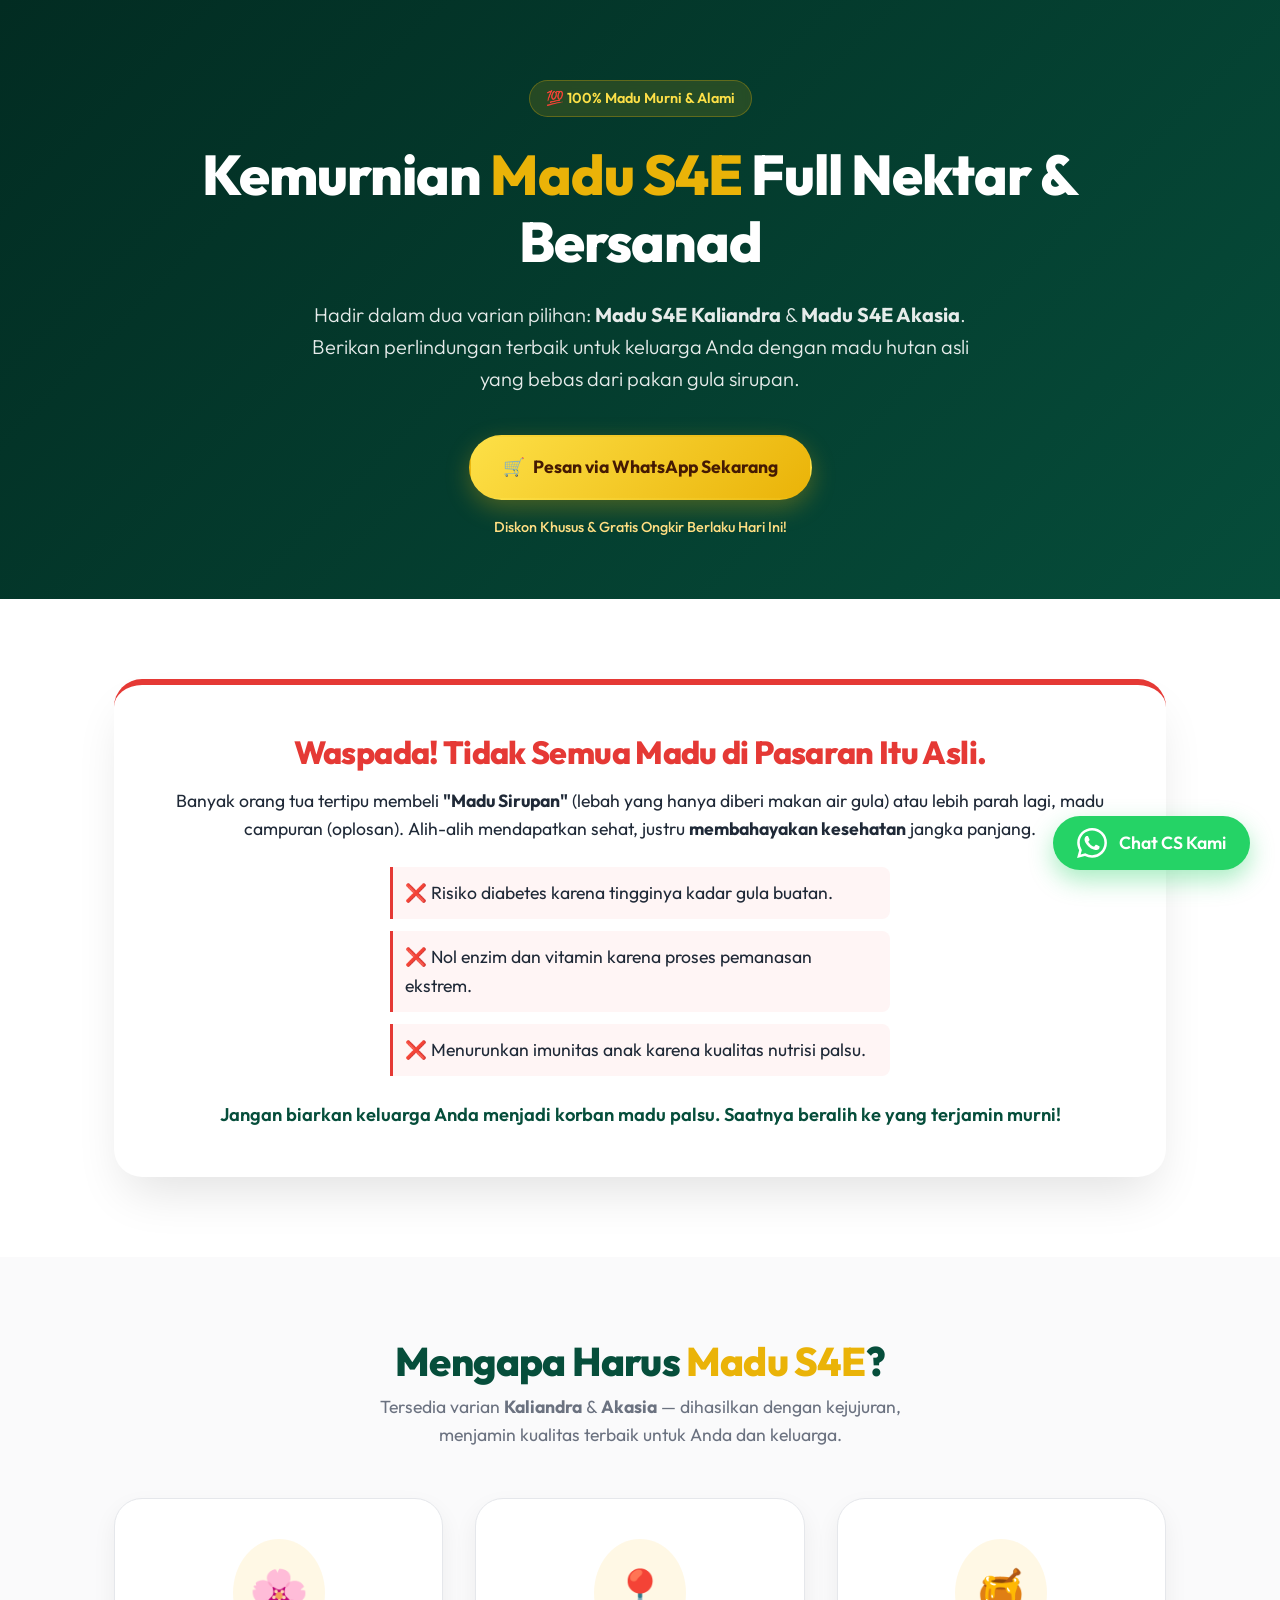
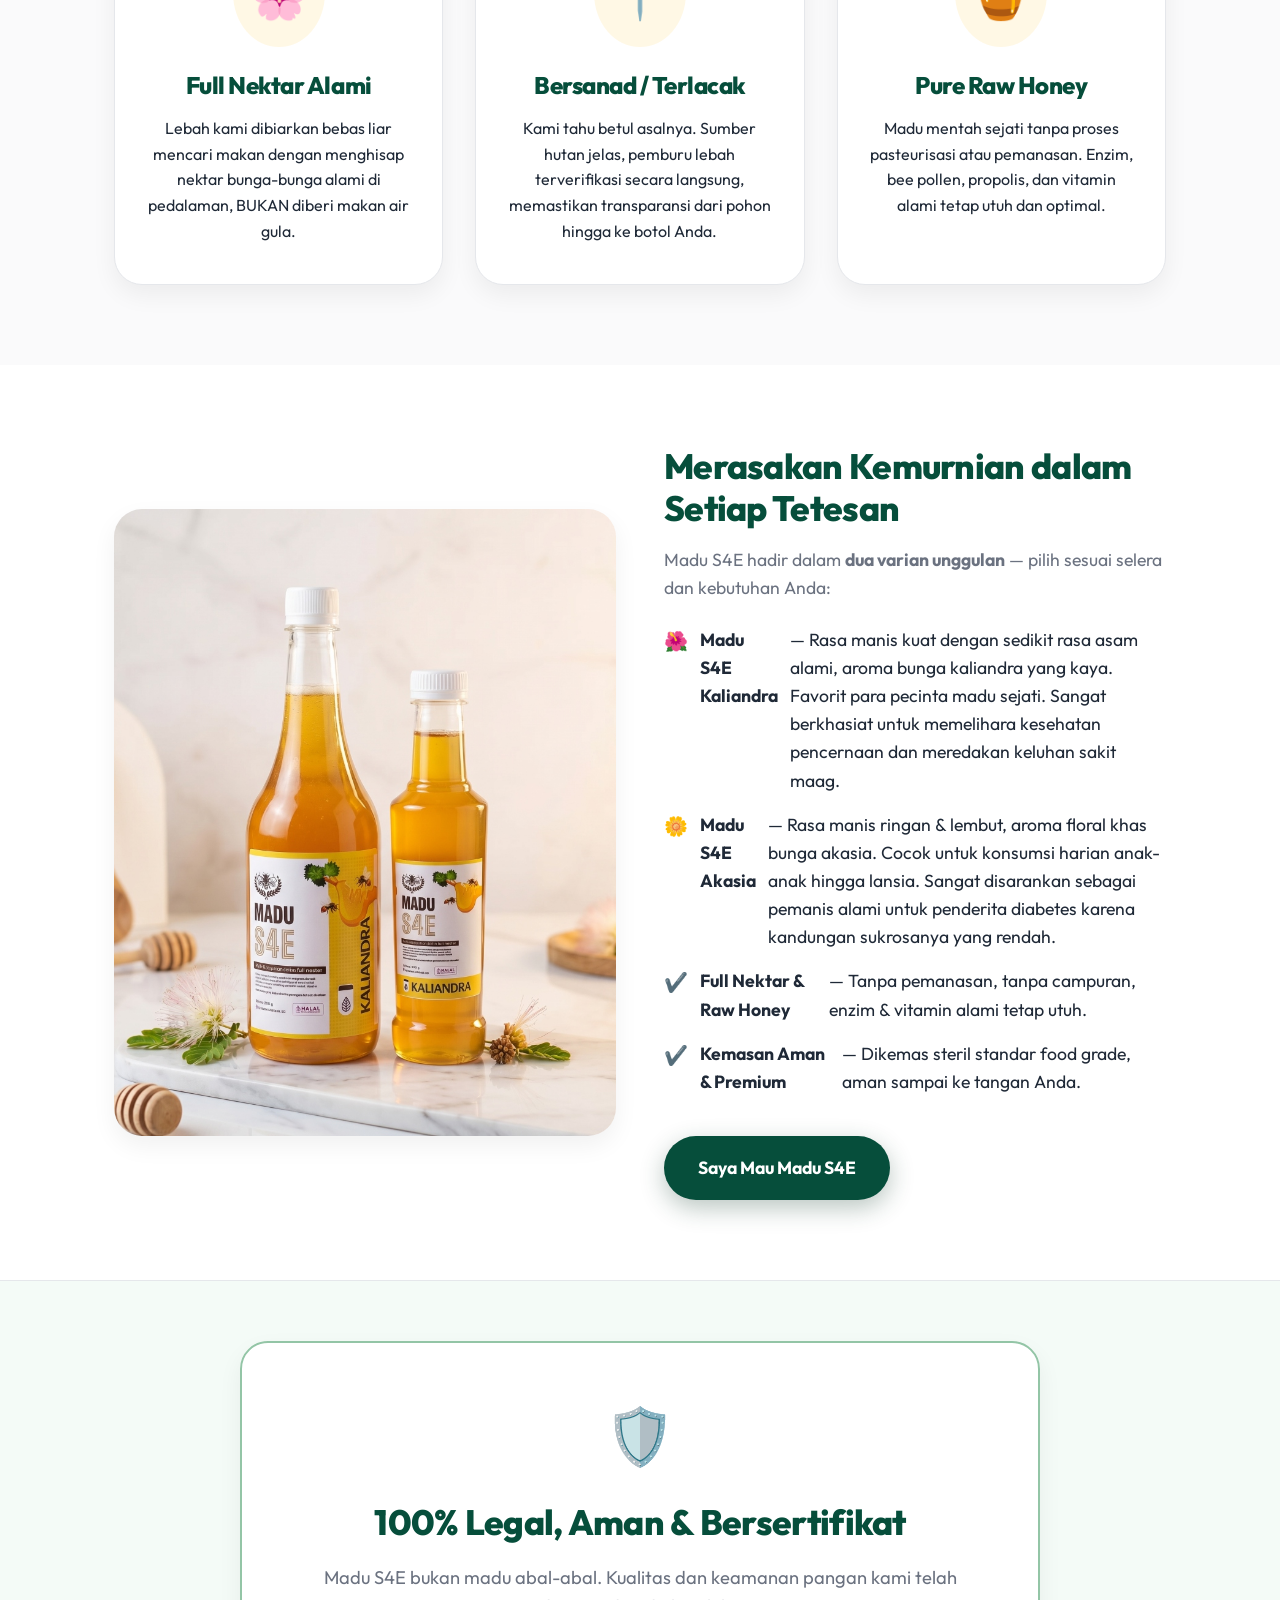
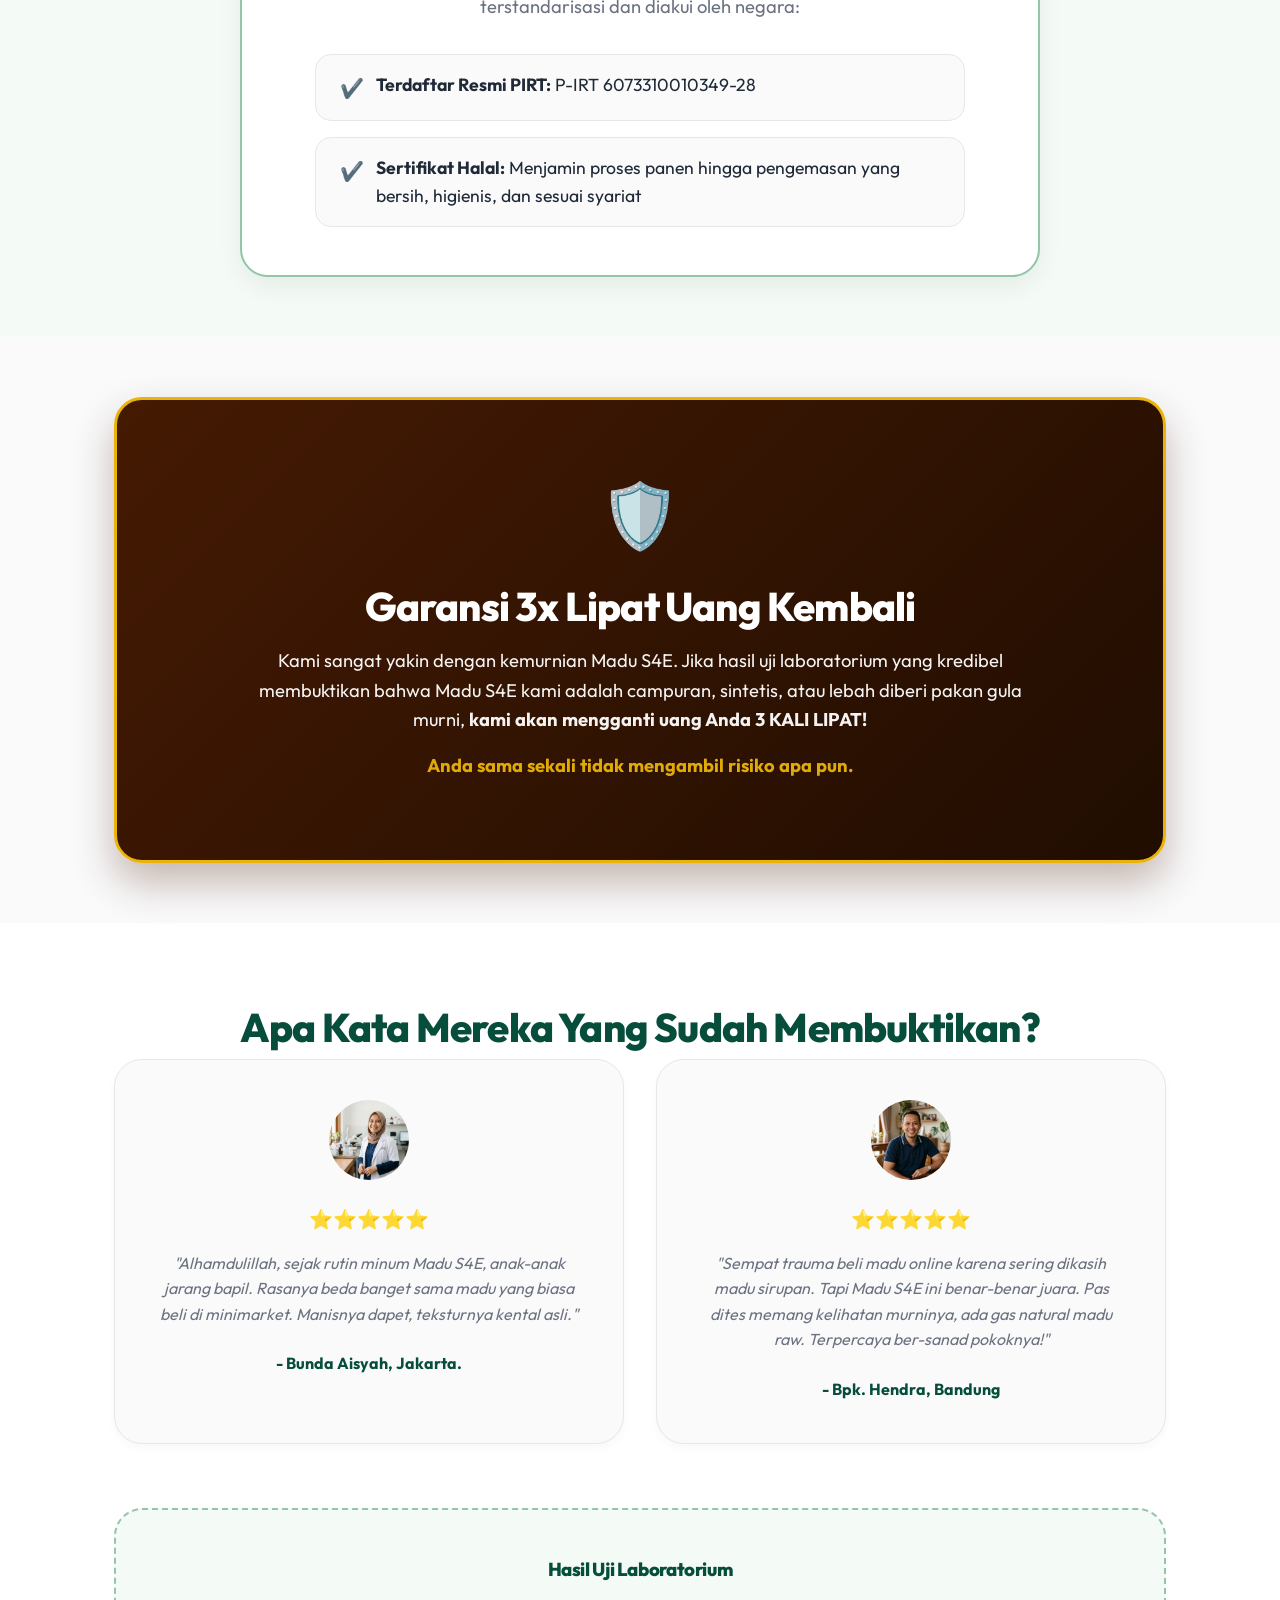
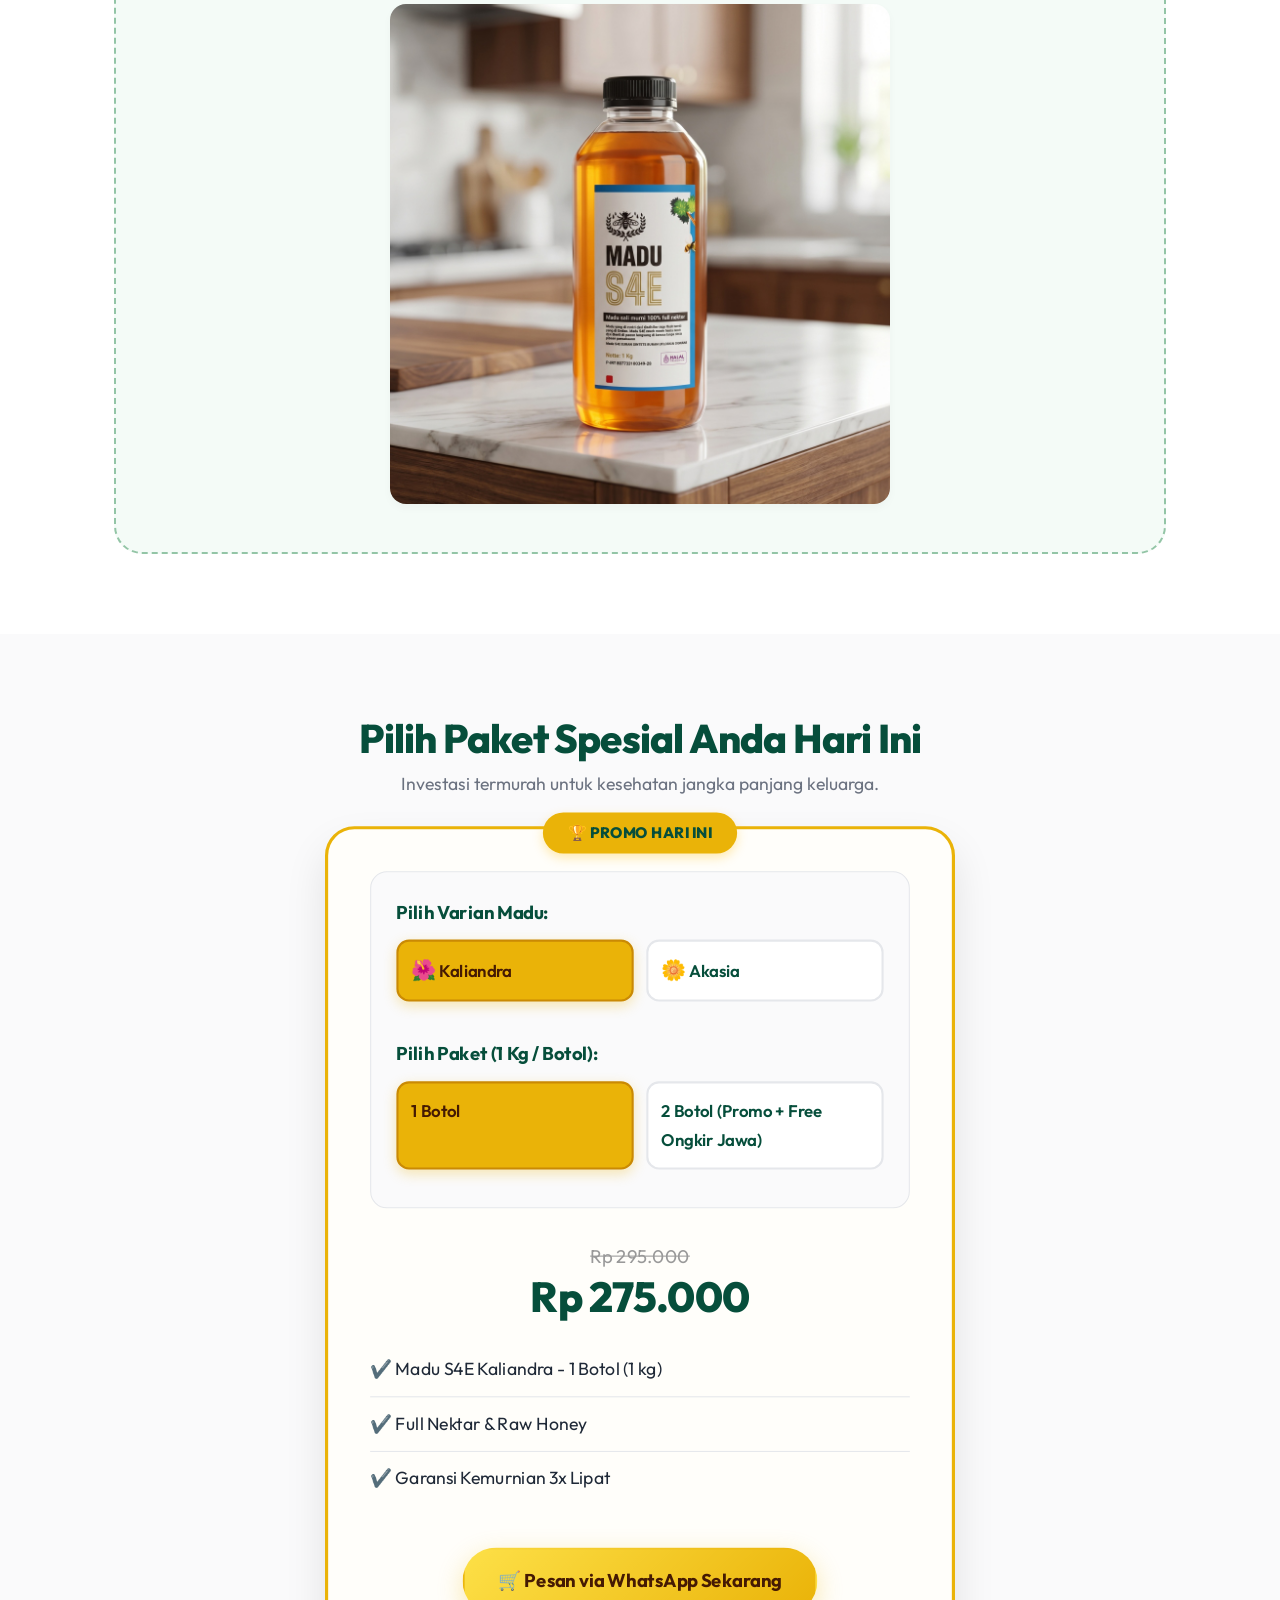
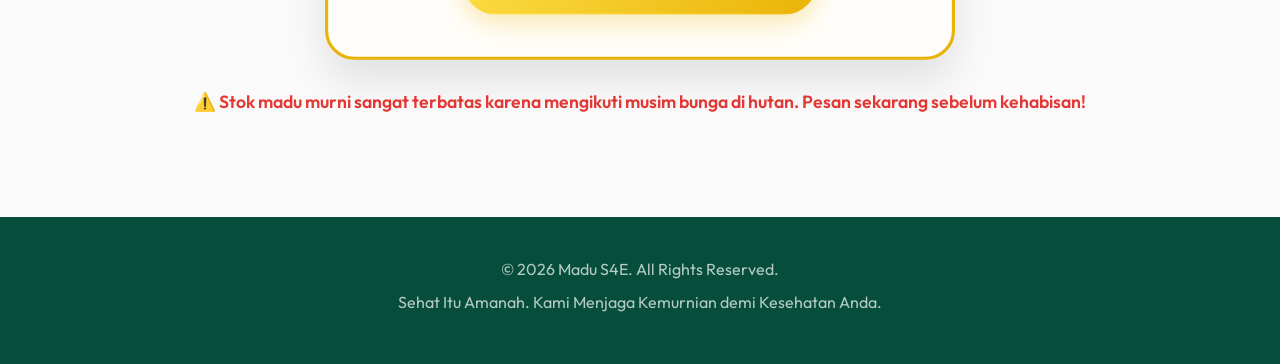
==== index.html @ ea0f01ab "Update FB Pixel ID" ====
<!DOCTYPE html>
<html lang="id">

<head>
    <meta charset="UTF-8">
    <meta name="viewport" content="width=device-width, initial-scale=1.0">
    <title>Madu S4E | Madu Murni, Full Nektar, Bersanad.</title>
    <meta name="description"
        content="Madu S4E - Madu murni full nektar tanpa pemanasan, jelas sanadnya. Lindungi keluarga dengan manfaat madu asli, dapatkan Promo Spesial hari ini!">
    <meta name="facebook-domain-verification" content="zzcq60tno6v9hiw90krau5p3725gf9" />
    <link rel="stylesheet" href="style.css">

    <!-- FB PIXEL & CAPI BASE SCRIPT -->
    <script>
        !function (f, b, e, v, n, t, s) {
            if (f.fbq) return; n = f.fbq = function () {
                n.callMethod ?
                    n.callMethod.apply(n, arguments) : n.queue.push(arguments)
            };
            if (!f._fbq) f._fbq = n; n.push = n; n.loaded = !0; n.version = '2.0';
            n.queue = []; t = b.createElement(e); t.async = !0;
            t.src = v; s = b.getElementsByTagName(e)[0];
            s.parentNode.insertBefore(t, s)
        }(window, document, 'script',
            'https://connect.facebook.net/en_US/fbevents.js');
        fbq('init', '1444907666862432');
        fbq('track', 'PageView');
    </script>
    <noscript><img height="1" width="1" style="display:none"
            src="https://www.facebook.com/tr?id=1444907666862432&ev=PageView&noscript=1" /></noscript>

</head>

<body>

    <!-- HERO SECTION -->
    <header class="hero-section">
        <div class="container hero-content">
            <span class="badge">💯 100% Madu Murni & Alami</span>
            <h1 class="headline">Kemurnian <span class="highlight">Madu S4E</span> Full Nektar & Bersanad</h1>
            <p class="sub-headline">Hadir dalam dua varian pilihan: <strong>Madu S4E Kaliandra</strong> & <strong>Madu
                    S4E
                    Akasia</strong>. Berikan perlindungan terbaik untuk keluarga Anda dengan madu hutan asli yang
                bebas dari pakan gula sirupan.</p>
            <div class="hero-action">
                <a href="#pricing" class="btn-cta btn-primary" onclick="trackLead(event, this, 'Hero')">
                    <span class="btn-icon">🛒</span> Pesan via WhatsApp Sekarang
                </a>
                <p class="scarcity-text">Diskon Khusus & Gratis Ongkir Berlaku Hari Ini!</p>
            </div>
        </div>
        <div class="hero-shape"></div>
    </header>

    <!-- AGITASI SECTION -->
    <section class="agitation-section">
        <div class="container">
            <div class="agitation-card">
                <h2>Waspada! Tidak Semua Madu di Pasaran Itu Asli.</h2>
                <div class="agitation-content">
                    <p class="agitation-intro">Banyak orang tua tertipu membeli <strong>"Madu Sirupan"</strong> (lebah
                        yang hanya diberi makan air gula) atau lebih parah lagi, madu campuran (oplosan). Alih-alih
                        mendapatkan sehat, justru <strong>membahayakan kesehatan</strong> jangka panjang.</p>
                    <ul class="danger-list">
                        <li>❌ Risiko diabetes karena tingginya kadar gula buatan.</li>
                        <li>❌ Nol enzim dan vitamin karena proses pemanasan ekstrem.</li>
                        <li>❌ Menurunkan imunitas anak karena kualitas nutrisi palsu.</li>
                    </ul>
                    <p class="agitation-outro">Jangan biarkan keluarga Anda menjadi korban madu palsu. Saatnya beralih
                        ke yang terjamin murni!</p>
                </div>
            </div>
        </div>
    </section>

    <!-- USP SECTION -->
    <section class="usp-section">
        <div class="container">
            <h2 class="section-title">Mengapa Harus <span class="highlight">Madu S4E</span>?</h2>
            <p class="section-subtitle">Tersedia varian <strong>Kaliandra</strong> & <strong>Akasia</strong> —
                dihasilkan dengan kejujuran, menjamin kualitas terbaik untuk Anda dan keluarga.
            </p>

            <div class="usp-grid">
                <div class="usp-item">
                    <div class="usp-icon">🌸</div>
                    <h3>Full Nektar Alami</h3>
                    <p>Lebah kami dibiarkan bebas liar mencari makan dengan menghisap nektar bunga-bunga alami di
                        pedalaman, BUKAN diberi makan air gula.</p>
                </div>
                <div class="usp-item">
                    <div class="usp-icon">📍</div>
                    <h3>Bersanad / Terlacak</h3>
                    <p>Kami tahu betul asalnya. Sumber hutan jelas, pemburu lebah terverifikasi secara langsung,
                        memastikan transparansi dari pohon hingga ke botol Anda.</p>
                </div>
                <div class="usp-item">
                    <div class="usp-icon">🍯</div>
                    <h3>Pure Raw Honey</h3>
                    <p>Madu mentah sejati tanpa proses pasteurisasi atau pemanasan. Enzim, bee pollen, propolis,
                        dan vitamin alami tetap utuh dan optimal.</p>
                </div>
            </div>
        </div>
    </section>

    <!-- PRODUCT DETAIL SECTION -->
    <section class="product-section">
        <div class="container">
            <div class="product-layout">
                <div class="product-image-placeholder" style="background: none; overflow: hidden;">
                    <img src="gambar_produk.jpg" alt="Produk Madu S4E" loading="lazy">
                </div>
                <div class="product-info">
                    <h2>Merasakan Kemurnian dalam Setiap Tetesan</h2>
                    <p>Madu S4E hadir dalam <strong>dua varian unggulan</strong> — pilih sesuai selera dan kebutuhan
                        Anda:</p>
                    <ul class="product-features">
                        <li><span class="check">🌺</span> <strong>Madu S4E Kaliandra</strong> — Rasa manis kuat dengan
                            sedikit rasa asam alami, aroma bunga kaliandra yang kaya. Favorit para pecinta madu sejati.
                            Sangat berkhasiat untuk memelihara kesehatan pencernaan dan meredakan keluhan sakit maag.
                        </li>
                        <li><span class="check">🌼</span> <strong>Madu S4E Akasia</strong> — Rasa manis ringan & lembut,
                            aroma floral khas bunga akasia. Cocok untuk konsumsi harian anak-anak hingga lansia. Sangat
                            disarankan sebagai pemanis alami untuk penderita diabetes karena kandungan sukrosanya yang
                            rendah.</li>
                        <li><span class="check">✔️</span> <strong>Full Nektar & Raw Honey</strong> — Tanpa pemanasan,
                            tanpa campuran, enzim & vitamin alami tetap utuh.</li>
                        <li><span class="check">✔️</span> <strong>Kemasan Aman & Premium</strong> — Dikemas steril
                            standar food grade, aman sampai ke tangan Anda.</li>
                    </ul>
                    <a href="#pricing" class="btn-cta btn-secondary" onclick="trackLead(event, this, 'Product')">
                        Saya Mau Madu S4E
                    </a>
                </div>
            </div>
        </div>
    </section>

    <!-- CERTIFICATION SECTION -->
    <section class="certification-section"
        style="background-color: #F4FBF7; padding: 60px 0; border-top: 1px solid #E5E7EB;">
        <div class="container">
            <div class="certification-box"
                style="text-align: center; max-width: 800px; margin: 0 auto; background: var(--white); padding: 48px; border-radius: var(--radius-lg); box-shadow: var(--shadow-md); border: 2px solid #93C5A6;">
                <div class="certification-icon" style="font-size: 3.5rem; margin-bottom: 20px;">🛡️</div>
                <h2 style="color: var(--dark-green); font-size: 2.2rem; margin-bottom: 20px;">100% Legal, Aman &
                    Bersertifikat</h2>
                <p style="color: var(--text-muted); font-size: 1.15rem; margin-bottom: 32px; line-height: 1.6;">Madu S4E
                    bukan madu abal-abal. Kualitas dan keamanan pangan kami telah terstandarisasi dan diakui oleh
                    negara:</p>

                <div
                    style="text-align: left; max-width: 650px; margin: 0 auto; display: flex; flex-direction: column; gap: 16px;">
                    <div
                        style="display: flex; align-items: flex-start; gap: 12px; background: var(--bg-light); padding: 16px 24px; border-radius: var(--radius-md); border: 1px solid var(--border-color);">
                        <span style="color: var(--dark-green); font-size: 1.2rem; margin-top: 2px;">✔️</span>
                        <p style="margin: 0; font-size: 1.1rem; color: var(--text-dark);"><strong>Terdaftar Resmi
                                PIRT:</strong> P-IRT 6073310010349-28</p>
                    </div>
                    <div
                        style="display: flex; align-items: flex-start; gap: 12px; background: var(--bg-light); padding: 16px 24px; border-radius: var(--radius-md); border: 1px solid var(--border-color);">
                        <span style="color: var(--dark-green); font-size: 1.2rem; margin-top: 2px;">✔️</span>
                        <p style="margin: 0; font-size: 1.1rem; color: var(--text-dark);"><strong>Sertifikat
                                Halal:</strong> Menjamin proses panen hingga pengemasan yang bersih, higienis, dan
                            sesuai syariat</p>
                    </div>
                </div>
            </div>
        </div>
    </section>

    <!-- GUARANTEE SECTION -->
    <section class="guarantee-section">
        <div class="container">
            <div class="guarantee-box">
                <div class="guarantee-icon">🛡️</div>
                <h2>Garansi 3x Lipat Uang Kembali</h2>
                <p>Kami sangat yakin dengan kemurnian Madu S4E. Jika hasil uji laboratorium yang kredibel membuktikan
                    bahwa Madu S4E kami adalah campuran, sintetis, atau lebah diberi pakan gula murni, <strong>kami akan
                        mengganti uang Anda 3 KALI LIPAT!</strong></p>
                <p class="guarantee-note">Anda sama sekali tidak mengambil risiko apa pun.</p>
            </div>
        </div>
    </section>

    <!-- SOCIAL PROOF SECTION -->
    <section class="social-proof-section">
        <div class="container">
            <h2 class="section-title">Apa Kata Mereka Yang Sudah Membuktikan?</h2>

            <div class="testimonials-grid">
                <!-- Testimonial 1 -->
                <div class="testimonial-card">
                    <div class="testi-image-placeholder" style="overflow: hidden; background: none;">
                        <img src="testi1.png" alt="Bunda Aisyah" loading="lazy">
                    </div>
                    <div class="stars">⭐⭐⭐⭐⭐</div>
                    <p class="testi-text">"Alhamdulillah, sejak rutin minum Madu S4E, anak-anak jarang bapil. Rasanya
                        beda banget sama madu yang biasa beli di minimarket. Manisnya dapet, teksturnya kental asli."
                    </p>
                    <p class="testi-name">- Bunda Aisyah, Jakarta.</p>
                </div>
                <!-- Testimonial 2 -->
                <div class="testimonial-card">
                    <div class="testi-image-placeholder" style="overflow: hidden; background: none;">
                        <img src="testi2.png" alt="Bpk. Hendra" loading="lazy">
                    </div>
                    <div class="stars">⭐⭐⭐⭐⭐</div>
                    <p class="testi-text">"Sempat trauma beli madu online karena sering dikasih madu sirupan. Tapi Madu
                        S4E ini benar-benar juara. Pas dites memang kelihatan murninya, ada gas natural madu raw.
                        Terpercaya ber-sanad pokoknya!"</p>
                    <p class="testi-name">- Bpk. Hendra, Bandung</p>
                </div>
            </div>

            <div class="lab-proof-wrapper">
                <h3>Hasil Uji Laboratorium</h3>
                <div class="lab-image-placeholder" style="background: none; height: auto; overflow: hidden;">
                    <img src="gambar_lab.jpg" alt="Hasil Uji Laboratorium" loading="lazy">
                </div>
            </div>
        </div>
    </section>

    <!-- PRICING SECTION -->
    <section id="pricing" class="pricing-section">
        <div class="container">
            <h2 class="section-title">Pilih Paket Spesial Anda Hari Ini</h2>
            <p class="section-subtitle">Investasi termurah untuk kesehatan jangka panjang keluarga.</p>

            <div class="pricing-calculator">
                <div class="pricing-card best-seller calculator-card">
                    <div class="best-seller-badge">🏆 PROMO HARI INI</div>

                    <div class="calculator-form">
                        <div class="form-group">
                            <label>Pilih Varian Madu:</label>
                            <div class="options-grid variant-options">
                                <label class="option-btn active" data-variant="kaliandra">
                                    <input type="radio" name="variant" value="kaliandra" checked style="display:none;">
                                    <span class="option-icon">🌺</span>
                                    <span class="option-name">Kaliandra</span>
                                </label>
                                <label class="option-btn" data-variant="akasia">
                                    <input type="radio" name="variant" value="akasia" style="display:none;">
                                    <span class="option-icon">🌼</span>
                                    <span class="option-name">Akasia</span>
                                </label>
                            </div>
                        </div>

                        <div class="form-group">
                            <label>Pilih Paket (1 Kg / Botol):</label>
                            <div class="options-grid package-options">
                                <label class="option-btn active" data-package="1">
                                    <input type="radio" name="package" value="1" checked style="display:none;">
                                    <span class="option-name">1 Botol</span>
                                </label>
                                <label class="option-btn" data-package="2">
                                    <input type="radio" name="package" value="2" style="display:none;">
                                    <span class="option-name">2 Botol (Promo + Free Ongkir Jawa)</span>
                                </label>
                            </div>
                        </div>
                    </div>

                    <div class="pricing-price" id="dynamic-price-display">
                        <span class="strike" id="price-strike">Rp 295.000</span>
                        <h2><span id="price-main">Rp 275.000</span></h2>
                    </div>

                    <ul class="pricing-features">
                        <li>✔️ <span id="feature-desc">Madu S4E Kaliandra - 1 Botol (1 kg)</span></li>
                        <li>✔️ Full Nektar & Raw Honey</li>
                        <li>✔️ Garansi Kemurnian 3x Lipat</li>
                    </ul>

                    <a href="#" id="wa-checkout-btn" target="_blank" class="btn-cta btn-primary pulse-animation"
                        onclick="trackLead(event, this, 'Pricing Dynamic')">
                        🛒 Pesan via WhatsApp Sekarang
                    </a>
                </div>
            </div>
            <p class="stock-warning">⚠️ Stok madu murni sangat terbatas karena mengikuti musim bunga di hutan. Pesan
                sekarang sebelum kehabisan!</p>
        </div>
    </section>

    <!-- FOOTER -->
    <footer class="footer-section">
        <div class="container">
            <p>&copy; 2026 Madu S4E. All Rights Reserved.</p>
            <p>Sehat Itu Amanah. Kami Menjaga Kemurnian demi Kesehatan Anda.</p>
        </div>
    </footer>

    <!-- STICKY WHATSAPP BUTTON -->
    <a href="https://wa.me/62882003350385?text=Halo%20Admin%2C%20saya%20ingin%20tahu%20lebih%20lanjut%20tentang%20Madu%20S4E."
        target="_blank" class="sticky-wa" onclick="trackLead(event, this, 'Sticky WA')">
        <svg xmlns="http://www.w3.org/2000/svg" viewBox="0 0 24 24" fill="#ffffff" width="30" height="30">
            <path
                d="M17.472 14.382c-.297-.149-1.758-.867-2.03-.967-.273-.099-.471-.148-.67.15-.197.297-.767.966-.94 1.164-.173.199-.347.223-.644.075-.297-.15-1.255-.463-2.39-1.475-.888-.788-1.487-1.761-1.66-2.059-.173-.297-.018-.458.13-.606.134-.133.298-.347.446-.52.149-.174.198-.298.298-.497.099-.198.05-.371-.025-.52-.075-.149-.669-1.612-.916-2.207-.242-.579-.487-.5-.669-.51l-.57-.01c-.198 0-.52.074-.792.347-.272.273-1.04 1.016-1.04 2.479 0 1.462 1.065 2.875 1.213 3.074.149.198 2.096 3.2 5.077 4.487.709.306 1.262.489 1.694.625.712.227 1.36.195 1.871.118.571-.085 1.758-.719 2.006-1.413.248-.694.248-1.289.173-1.413-.074-.124-.272-.198-.57-.347m-5.421 7.403h-.004a9.87 9.87 0 01-5.031-1.378l-.361-.214-3.741.982.998-3.648-.235-.374a9.86 9.86 0 01-1.51-5.26c.001-5.45 4.436-9.884 9.888-9.884 2.64 0 5.122 1.03 6.988 2.898a9.825 9.825 0 012.893 6.994c-.003 5.45-4.437 9.884-9.885 9.884m8.413-18.297A11.815 11.815 0 0012.05 0C5.495 0 .16 5.335.157 11.892c0 2.096.547 4.142 1.588 5.945L.057 24l6.305-1.654a11.882 11.882 0 005.683 1.448h.005c6.554 0 11.89-5.335 11.893-11.893a11.821 11.821 0 00-3.48-8.413z" />
        </svg>
        <span>Chat CS Kami</span>
    </a>

    <!-- CUSTOM JS SCRIPT PLACEHOLDER -->
    <script>
        // Membuat Custom Hook untuk Tracking CTAs (FB Pixel / CAPI / Google Analytics)
        function generateEventId() {
            // Menghasilkan ID unik untuk deduplikasi CAPI vs Pixel (Penting!)
            return 'event_' + new Date().getTime() + '_' + Math.random().toString(36).substr(2, 9);
        }

        function trackLead(event, element, buttonName) {
            console.log("CTA Clicked: " + buttonName);
            const eventId = generateEventId();

            // 1. Kirim ke Meta Pixel (Browser-side)
            if (typeof fbq === 'function') {
                fbq('track', 'Contact', {
                    content_name: 'Madu S4E Lead',
                    content_category: buttonName
                }, { eventID: eventId });
            }

            // 2. Kirim ke CAPI Worker
            const WORKER_URL = 'https://madu-sae-capi.sedekahmudahgk.workers.dev';

            fetch(WORKER_URL, {
                method: 'POST',
                headers: { 'Content-Type': 'application/json' },
                body: JSON.stringify({
                    eventName: 'Contact',
                    eventId: eventId,
                    buttonName: buttonName,
                    sourceUrl: window.location.href
                })
            }).then(res => {
                console.log("CAPI Event dikirim: ", eventId);
            }).catch(err => console.error("CAPI Error:", err));

            // 3. Kirim ke n8n Lead Tracker via Worker proxy (hindari CORS)
            fetch(WORKER_URL + '/lead', {
                method: 'POST',
                headers: { 'Content-Type': 'application/json' },
                body: JSON.stringify({
                    event_id: eventId,
                    button_name: buttonName,
                    source_url: window.location.href,
                    referrer: document.referrer || 'direct',
                    timestamp: new Date().toISOString()
                })
            }).catch(err => console.error("Lead Tracker Error:", err));

        }

        // --- Dynamic Pricing Logic ---
        const pricingData = {
            kaliandra: {
                name: "Madu S4E Kaliandra",
                prices: {
                    "1": { price: 275000, strike: 295000, desc: "1 Botol (1 kg)" },
                    "2": { price: 520000, strike: 550000, desc: "2 Botol (2 kg) + Free Ongkir P. Jawa" }
                }
            },
            akasia: {
                name: "Madu S4E Akasia",
                prices: {
                    "1": { price: 175000, strike: 195000, desc: "1 Botol (1 kg)" },
                    "2": { price: 330000, strike: 350000, desc: "2 Botol (2 kg) + Free Ongkir P. Jawa" }
                }
            }
        };

        const formatRupiah = (number) => {
            return new Intl.NumberFormat('id-ID', { style: 'currency', currency: 'IDR', minimumFractionDigits: 0 }).format(number);
        };

        function updatePricing() {
            const variantInput = document.querySelector('input[name="variant"]:checked');
            const packageInput = document.querySelector('input[name="package"]:checked');

            if (!variantInput || !packageInput) return;

            const variant = variantInput.value;
            const pkg = packageInput.value;

            const data = pricingData[variant].prices[pkg];
            const variantName = pricingData[variant].name;

            document.getElementById('price-strike').innerText = formatRupiah(data.strike);
            document.getElementById('price-main').innerText = formatRupiah(data.price);
            document.getElementById('feature-desc').innerText = `${variantName} - ${data.desc}`;

            // Update WA Link
            const phone = "62882003350385";
            const text = `Halo Admin, saya mau pesan ${variantName} Paket ${data.desc} dengan harga ${formatRupiah(data.price)}.`;
            const waLink = `https://wa.me/${phone}?text=${encodeURIComponent(text)}`;

            document.getElementById('wa-checkout-btn').href = waLink;
        }

        // Add Event Listeners to Radio Buttons
        document.querySelectorAll('input[type=radio][name=variant]').forEach(radio => {
            radio.addEventListener('change', function () {
                document.querySelectorAll('.variant-options .option-btn').forEach(lbl => lbl.classList.remove('active'));
                this.closest('.option-btn').classList.add('active');
                updatePricing();
            });
        });

        document.querySelectorAll('input[type=radio][name=package]').forEach(radio => {
            radio.addEventListener('change', function () {
                document.querySelectorAll('.package-options .option-btn').forEach(lbl => lbl.classList.remove('active'));
                this.closest('.option-btn').classList.add('active');
                updatePricing();
            });
        });

        // Initialize Pricing
        document.addEventListener('DOMContentLoaded', updatePricing);
    </script>
</body>

</html>
---- style.css ----
@import url('https://fonts.googleapis.com/css2?family=Outfit:wght@300;400;500;600;700;800&display=swap');

:root {
    --honey-yellow: #EAB308;
    --honey-dark: #CA8A04;
    --white: #FFFFFF;
    --dark-green: #064E3B;
    --dark-green-hover: #022C22;
    --wood-brown: #451A03;
    --bg-light: #FAFAFB;
    --text-dark: #1F2937;
    --text-muted: #6B7280;
    --border-color: #E5E7EB;
    --shadow-sm: 0 4px 10px rgba(0,0,0,0.03);
    --shadow-md: 0 10px 25px rgba(0,0,0,0.06);
    --shadow-lg: 0 25px 50px -12px rgba(0,0,0,0.12);
    
    --radius-md: 16px;
    --radius-lg: 28px;
}

* {
    margin: 0;
    padding: 0;
    box-sizing: border-box;
}

html {
    scroll-behavior: smooth;
    font-family: 'Outfit', sans-serif;
}

body {
    background-color: var(--bg-light);
    color: var(--text-dark);
    line-height: 1.6;
    overflow-x: hidden;
}

img {
    max-width: 100%;
    height: auto;
    display: block;
}

.container {
    max-width: 1100px;
    margin: 0 auto;
    padding: 0 24px;
}

a {
    text-decoration: none;
}

.highlight {
    color: var(--honey-yellow);
}

/* TYPOGRAPHY */
h1, h2, h3 {
    font-weight: 800;
    line-height: 1.2;
    letter-spacing: -0.02em;
    color: var(--dark-green);
    margin-bottom: 16px;
}

.section-title {
    text-align: center;
    font-size: 2.5rem;
    margin-bottom: 8px;
}

.section-subtitle {
    text-align: center;
    color: var(--text-muted);
    font-size: 1.1rem;
    margin-bottom: 48px;
    max-width: 600px;
    margin-left: auto;
    margin-right: auto;
}

/* CTA BUTTONS */
.btn-cta {
    display: inline-flex;
    align-items: center;
    justify-content: center;
    gap: 8px;
    padding: 16px 32px;
    font-size: 1.1rem;
    font-weight: 700;
    border-radius: 50px;
    transition: all 0.3s cubic-bezier(0.4, 0, 0.2, 1);
    cursor: pointer;
    border: 2px solid transparent;
}

.btn-primary {
    background: linear-gradient(135deg, #FDE047 0%, #EAB308 100%);
    color: #451A03;
    box-shadow: 0 8px 24px rgba(234, 179, 8, 0.3);
}

.btn-primary:hover {
    background: linear-gradient(135deg, #FBBF24 0%, #CA8A04 100%);
    transform: translateY(-3px);
    box-shadow: 0 12px 30px rgba(234, 179, 8, 0.4);
}

.btn-secondary {
    background-color: var(--dark-green);
    color: var(--white);
    box-shadow: 0 8px 24px rgba(27, 67, 50, 0.3);
}

.btn-secondary:hover {
    background-color: var(--dark-green-hover);
    transform: translateY(-3px);
    box-shadow: 0 12px 30px rgba(27, 67, 50, 0.4);
}

.btn-outline {
    background-color: transparent;
    color: var(--dark-green);
    border: 2px solid var(--dark-green);
}

.btn-outline:hover {
    background-color: var(--dark-green);
    color: var(--white);
    transform: translateY(-3px);
}

.pulse-animation {
    animation: pulse 2s infinite;
}

@keyframes pulse {
    0% { transform: scale(1); }
    50% { transform: scale(1.05); }
    100% { transform: scale(1); }
}

/* HERO SECTION */
.hero-section {
    position: relative;
    background: linear-gradient(135deg, #022C22 0%, #064E3B 100%);
    color: var(--white);
    padding: 80px 0 120px;
    text-align: center;
    overflow: hidden;
}

.hero-section h1, .hero-section .sub-headline {
    color: var(--white);
}

.hero-section .sub-headline {
    font-size: 1.25rem;
    font-weight: 300;
    max-width: 700px;
    margin: 24px auto 40px;
    opacity: 0.9;
}

.hero-content {
    position: relative;
    z-index: 2;
}

.badge {
    display: inline-block;
    background: rgba(234, 179, 8, 0.15);
    color: #FDE047;
    border: 1px solid rgba(234, 179, 8, 0.3);
    padding: 6px 16px;
    border-radius: 30px;
    font-size: 0.9rem;
    font-weight: 600;
    margin-bottom: 24px;
    backdrop-filter: blur(4px);
}

.hero-section .headline {
    font-size: 3.5rem;
    letter-spacing: -1px;
}

.scarcity-text {
    margin-top: 16px;
    font-size: 0.9rem;
    color: #FFDE82;
    font-weight: 500;
}

/* AGITASI SECTION */
.agitation-section {
    padding: 80px 0;
    background-color: var(--white);
    margin-top: -60px;
    position: relative;
    z-index: 3;
}

.agitation-card {
    background: var(--white);
    border-radius: var(--radius-lg);
    padding: 48px;
    box-shadow: var(--shadow-lg);
    border-top: 6px solid #E53935;
    text-align: center;
}

.agitation-card h2 {
    color: #E53935;
    font-size: 2rem;
}

.agitation-intro {
    font-size: 1.1rem;
    margin-bottom: 24px;
}

.danger-list {
    list-style: none;
    text-align: left;
    max-width: 500px;
    margin: 0 auto 24px;
}

.danger-list li {
    font-size: 1.1rem;
    margin-bottom: 12px;
    padding-left: 8px;
    border-left: 3px solid #E53935;
    background: #FFF5F5;
    padding: 12px;
    border-radius: 0 8px 8px 0;
}

.agitation-outro {
    font-weight: 600;
    font-size: 1.15rem;
    color: var(--dark-green);
}

/* USP SECTION */
.usp-section {
    padding: 80px 0;
    background: var(--bg-light);
}

.usp-grid {
    display: grid;
    grid-template-columns: repeat(auto-fit, minmax(280px, 1fr));
    gap: 32px;
    margin-top: 48px;
}

.usp-item {
    background: var(--white);
    padding: 40px 32px;
    border-radius: var(--radius-lg);
    box-shadow: var(--shadow-md);
    text-align: center;
    transition: transform 0.3s ease;
    border: 1px solid var(--border-color);
}

.usp-item:hover {
    transform: translateY(-8px);
}

.usp-icon {
    font-size: 3rem;
    margin-bottom: 24px;
    display: inline-block;
    padding: 16px;
    background: rgba(255, 185, 0, 0.1);
    border-radius: 50%;
}

.usp-item h3 {
    font-size: 1.5rem;
}

/* PRODUCT SECTION */
.product-section {
    padding: 80px 0;
    background: var(--white);
}

.product-layout {
    display: flex;
    align-items: center;
    gap: 48px;
}

.product-image-placeholder {
    flex: 1;
    background: linear-gradient(135deg, #f3ece4 0%, #e2d3c1 100%);
    aspect-ratio: 4/5;
    border-radius: var(--radius-lg);
    display: flex;
    align-items: center;
    justify-content: center;
    color: var(--wood-brown);
    font-weight: 600;
    box-shadow: var(--shadow-md);
}

.product-image-placeholder img,
.testi-image-placeholder img,
.lab-image-placeholder img {
    width: 100%;
    height: 100%;
    object-fit: cover;
}

.lab-image-placeholder img {
    height: auto;
    object-fit: contain;
}

.product-info {
    flex: 1;
}

.product-info h2 {
    font-size: 2.2rem;
}

.product-info p {
    font-size: 1.1rem;
    color: var(--text-muted);
    margin-bottom: 24px;
}

.product-features {
    list-style: none;
    margin-bottom: 40px;
}

.product-features li {
    font-size: 1.1rem;
    margin-bottom: 16px;
    display: flex;
    align-items: flex-start;
    gap: 12px;
}

.product-features .check {
    color: var(--dark-green);
    font-size: 1.2rem;
}

/* GUARANTEE SECTION */
.guarantee-section {
    padding: 60px 0;
    background: var(--bg-light);
}

.guarantee-box {
    background: linear-gradient(135deg, #451A03 0%, #200D01 100%);
    color: var(--white);
    padding: 64px 40px;
    border-radius: var(--radius-lg);
    text-align: center;
    position: relative;
    box-shadow: 0 20px 40px rgba(69, 26, 3, 0.3);
    border: 3px solid var(--honey-yellow);
}

.guarantee-box h2 {
    color: var(--white);
    font-size: 2.5rem;
}

.guarantee-icon {
    font-size: 4rem;
    margin-bottom: 16px;
}

.guarantee-box p {
    font-size: 1.15rem;
    max-width: 800px;
    margin: 0 auto 16px;
    opacity: 0.95;
}

.guarantee-note {
    font-weight: 700;
    color: var(--honey-yellow);
}

/* SOCIAL PROOF SECTION */
.social-proof-section {
    padding: 80px 0;
    background: var(--white);
}

.testimonials-grid {
    display: grid;
    grid-template-columns: repeat(auto-fit, minmax(300px, 1fr));
    gap: 32px;
    margin-bottom: 64px;
}

.testimonial-card {
    background: var(--bg-light);
    padding: 40px;
    border-radius: var(--radius-lg);
    box-shadow: var(--shadow-sm);
    text-align: center;
    border: 1px solid var(--border-color);
}

.testi-image-placeholder {
    width: 80px;
    height: 80px;
    border-radius: 50%;
    background: #e2e8f0;
    margin: 0 auto 24px;
    display: flex;
    align-items: center;
    justify-content: center;
    font-size: 0.8rem;
    color: var(--text-muted);
}

.stars {
    font-size: 1.2rem;
    margin-bottom: 16px;
}

.testi-text {
    font-style: italic;
    color: var(--text-muted);
    margin-bottom: 24px;
}

.testi-name {
    font-weight: 700;
    color: var(--dark-green);
}

.lab-proof-wrapper {
    background: #F4FBF7;
    padding: 48px;
    border-radius: var(--radius-lg);
    text-align: center;
    border: 2px dashed #93C5A6;
}

.lab-proof-wrapper h3 {
    color: var(--dark-green);
    margin-bottom: 24px;
}

.lab-image-placeholder {
    width: 100%;
    max-width: 500px;
    height: 300px;
    background: var(--white);
    margin: 0 auto;
    display: flex;
    align-items: center;
    justify-content: center;
    border-radius: var(--radius-md);
    color: var(--text-muted);
    box-shadow: var(--shadow-sm);
}

/* PRICING SECTION */
.pricing-section {
    padding: 80px 0 100px;
    background: var(--bg-light);
}

.pricing-grid {
    display: grid;
    grid-template-columns: repeat(auto-fit, minmax(320px, 1fr));
    gap: 32px;
    max-width: 800px;
    margin: 0 auto;
    align-items: center;
}

.pricing-card {
    background: var(--white);
    border-radius: var(--radius-lg);
    padding: 40px;
    text-align: center;
    box-shadow: var(--shadow-md);
    border: 1px solid var(--border-color);
    position: relative;
    transition: transform 0.3s ease;
}

.pricing-card.best-seller {
    border: 3px solid var(--honey-yellow);
    transform: scale(1.05);
    box-shadow: 0 20px 40px rgba(0,0,0,0.1);
    z-index: 2;
    background: #FFFEFA;
}

.pricing-card:hover {
    transform: scale(1.02);
}

.pricing-card.best-seller:hover {
    transform: scale(1.07);
}

.best-seller-badge {
    position: absolute;
    top: -16px;
    left: 50%;
    transform: translateX(-50%);
    background: var(--honey-yellow);
    color: var(--dark-green);
    padding: 8px 24px;
    border-radius: 30px;
    font-weight: 800;
    font-size: 0.9rem;
    box-shadow: 0 4px 10px rgba(255, 185, 0, 0.3);
}

.pricing-header h3 {
    font-size: 1.8rem;
    margin-bottom: 8px;
}

.pricing-header p {
    color: var(--text-muted);
    font-size: 1rem;
}

.pricing-price {
    margin: 32px 0;
}

.pricing-price .strike {
    text-decoration: line-through;
    color: #999;
    font-size: 1.1rem;
}

.pricing-price h2 {
    font-size: 2.5rem;
    color: var(--dark-green);
    margin: 0;
}

.pricing-price small {
    font-size: 1rem;
    color: var(--text-muted);
}

.pricing-features {
    list-style: none;
    text-align: left;
    margin-bottom: 40px;
}

.pricing-features li {
    margin-bottom: 12px;
    padding-bottom: 12px;
    border-bottom: 1px solid var(--border-color);
    font-size: 1.05rem;
}

.pricing-features li:last-child {
    border-bottom: none;
}

.stock-warning {
    text-align: center;
    color: #E53935;
    font-weight: 600;
    margin-top: 48px;
    font-size: 1.1rem;
}

/* FOOTER */
.footer-section {
    background: var(--dark-green);
    color: rgba(255,255,255,0.7);
    text-align: center;
    padding: 40px 0;
}

.footer-section p {
    margin-bottom: 8px;
}

/* STICKY WA */
.sticky-wa {
    position: fixed;
    bottom: 30px;
    right: 30px;
    background: #25D366;
    color: white;
    display: flex;
    align-items: center;
    gap: 12px;
    padding: 12px 24px;
    border-radius: 50px;
    font-weight: 600;
    box-shadow: 0 10px 25px rgba(37, 211, 102, 0.4);
    z-index: 1000;
    transition: all 0.3s ease;
    text-decoration: none;
}

.sticky-wa:hover {
    background: #1EBE5D;
    transform: translateY(-5px) scale(1.05);
    box-shadow: 0 15px 30px rgba(37, 211, 102, 0.5);
}

.sticky-wa span {
    font-size: 1.1rem;
}

/* RESPONSIVE */
@media (max-width: 768px) {
    .hero-section .headline {
        font-size: 2.5rem;
    }
    
    .product-layout {
        flex-direction: column;
        align-items: stretch;
        gap: 32px;
    }

    .product-image-placeholder {
        width: 100%;
        max-width: 450px;
        margin: 0 auto;
        aspect-ratio: 4/5;
        height: auto;
    }
    
    .agitation-card {
        padding: 32px 24px;
    }
    
    .hero-section {
        padding: 60px 0 100px;
    }
    
    .section-title {
        font-size: 2rem;
    }

    .sticky-wa {
        bottom: 20px;
        right: 20px;
        padding: 12px;
    }
    
    .sticky-wa span {
        display: none;
    }
}

/* DYNAMIC PRICING CALCULATOR */
.pricing-calculator {
    max-width: 600px;
    margin: 0 auto;
}

.calculator-card {
    padding: 40px;
}

.calculator-form {
    background: var(--bg-light);
    padding: 24px;
    border-radius: var(--radius-md);
    margin-bottom: 24px;
    border: 1px solid var(--border-color);
}

.form-group {
    margin-bottom: 24px;
    text-align: left;
}

.form-group:last-child {
    margin-bottom: 0;
}

.form-group label {
    display: block;
    font-weight: 700;
    margin-bottom: 12px;
    color: var(--dark-green);
    font-size: 1.1rem;
}

.options-grid {
    display: grid;
    grid-template-columns: repeat(auto-fit, minmax(120px, 1fr));
    gap: 12px;
}

.variant-options {
    grid-template-columns: repeat(2, 1fr);
}

.size-options {
    grid-template-columns: repeat(3, 1fr);
}

.option-btn {
    display: flex;
    align-items: center;
    justify-content: center;
    gap: 8px;
    padding: 12px;
    border: 2px solid var(--border-color);
    border-radius: 12px;
    cursor: pointer;
    background: var(--white);
    transition: all 0.2s ease;
    user-select: none;
}

.option-btn:hover {
    border-color: var(--honey-yellow);
    background: rgba(234, 179, 8, 0.05);
}

.option-btn.active {
    border-color: var(--honey-dark);
    background: var(--honey-yellow);
    color: var(--wood-brown);
    font-weight: 700;
    box-shadow: 0 4px 12px rgba(234, 179, 8, 0.3);
}

.option-icon {
    font-size: 1.2rem;
}

.option-name {
    font-size: 1rem;
    font-weight: 600;
}

@media (max-width: 768px) {
    .variant-options {
        grid-template-columns: 1fr;
    }
    .size-options {
        grid-template-columns: 1fr;
    }
}
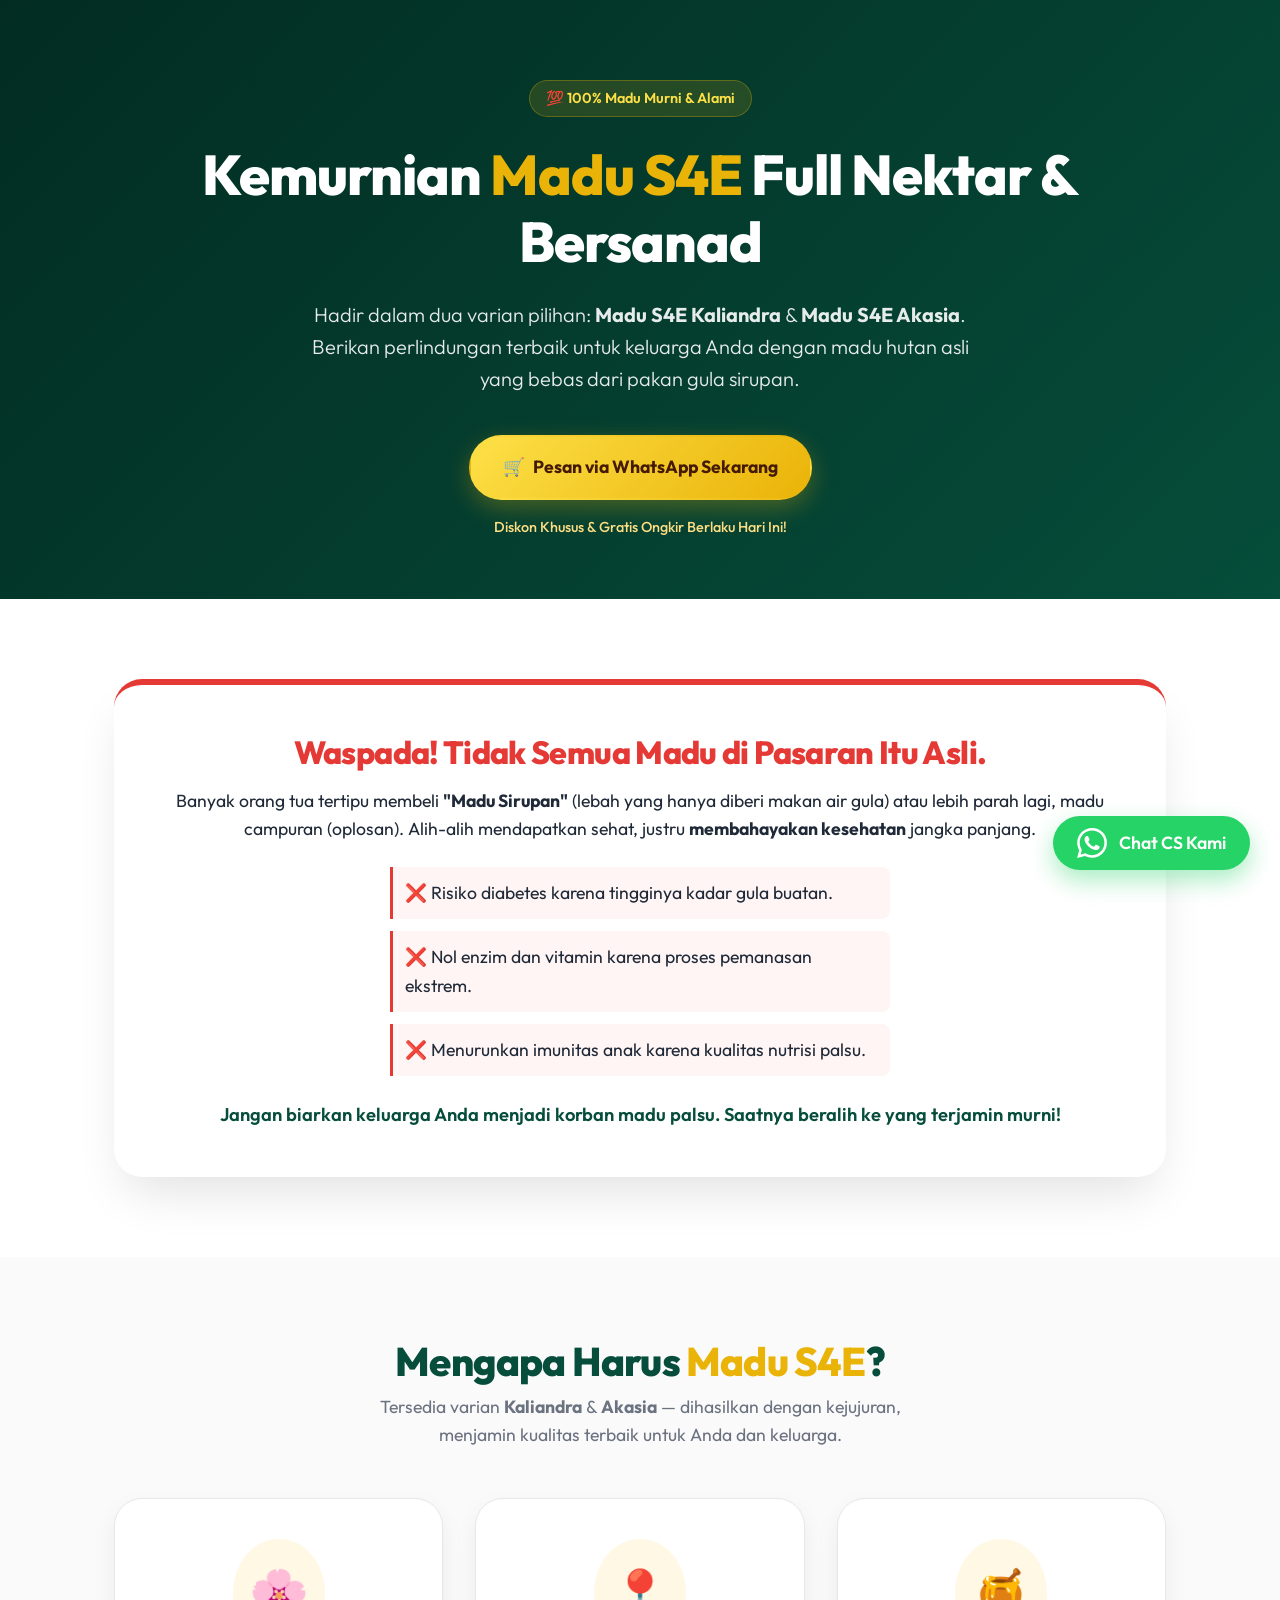
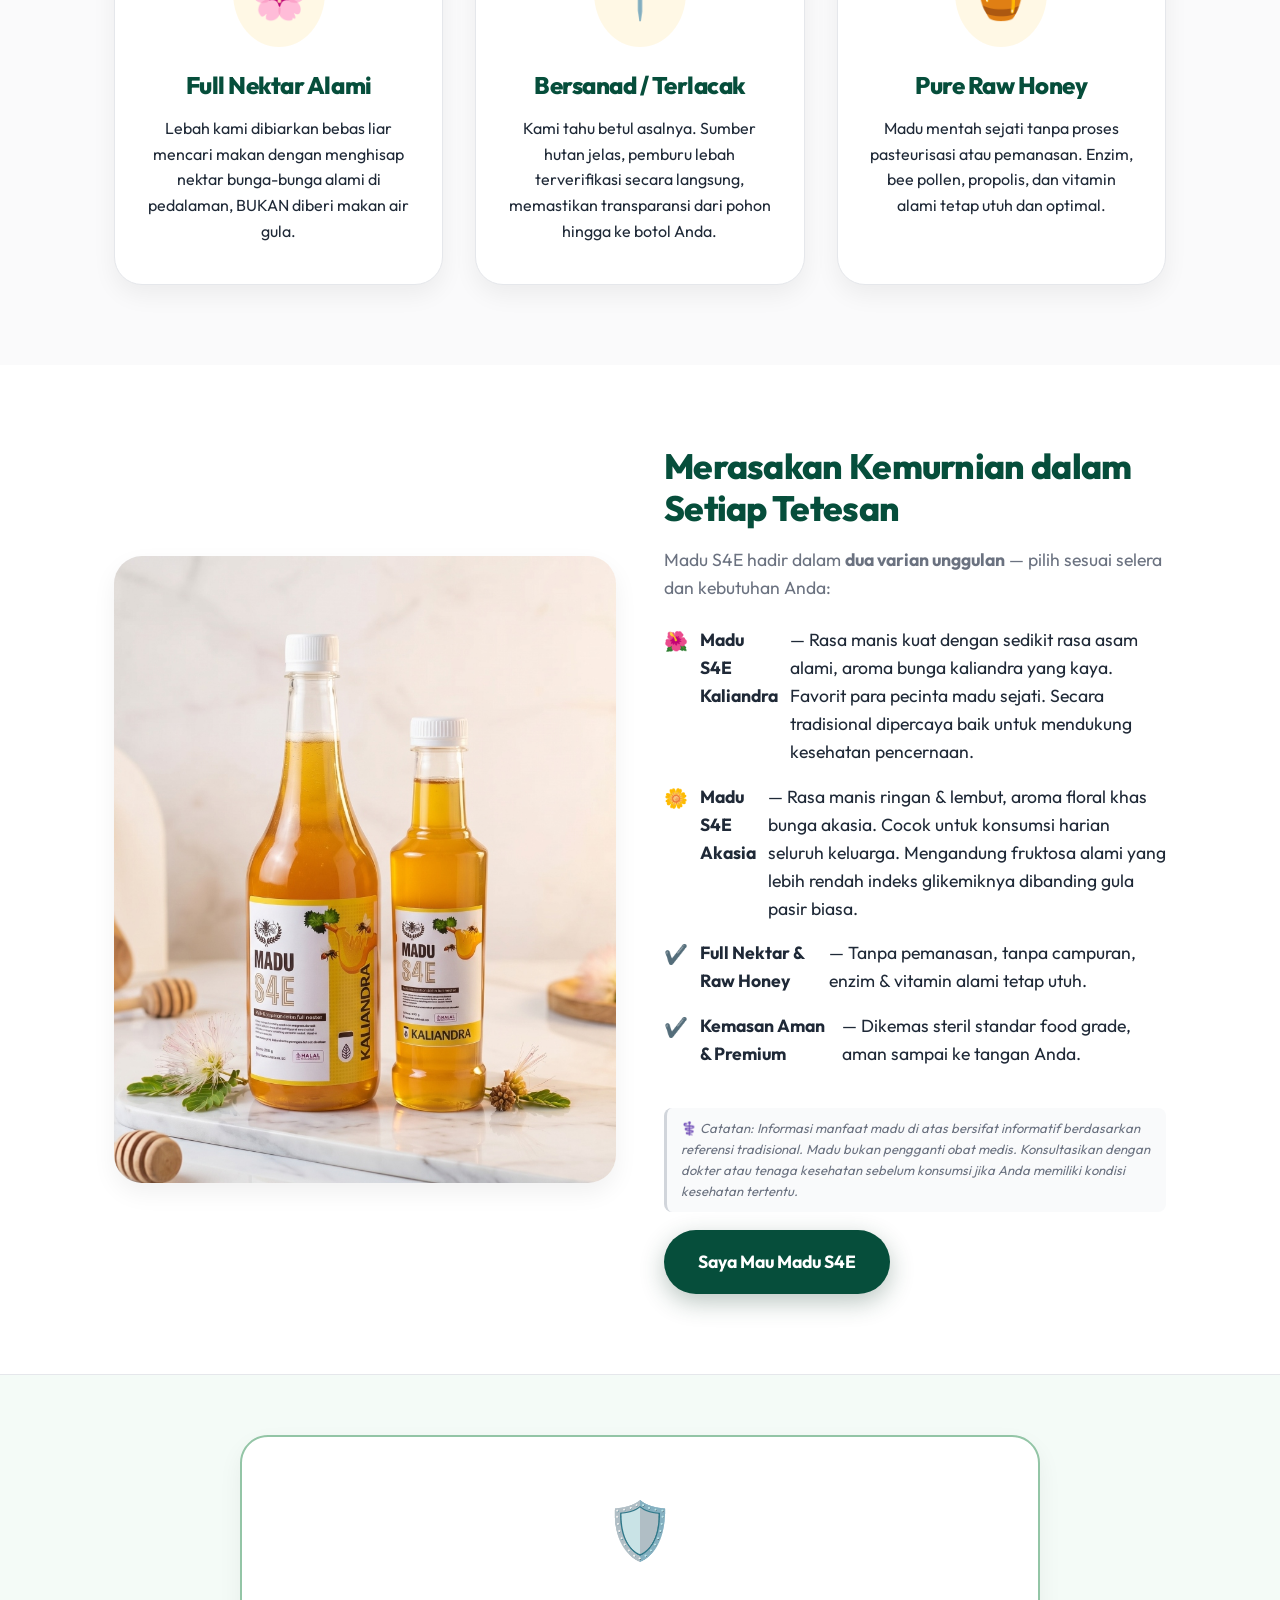
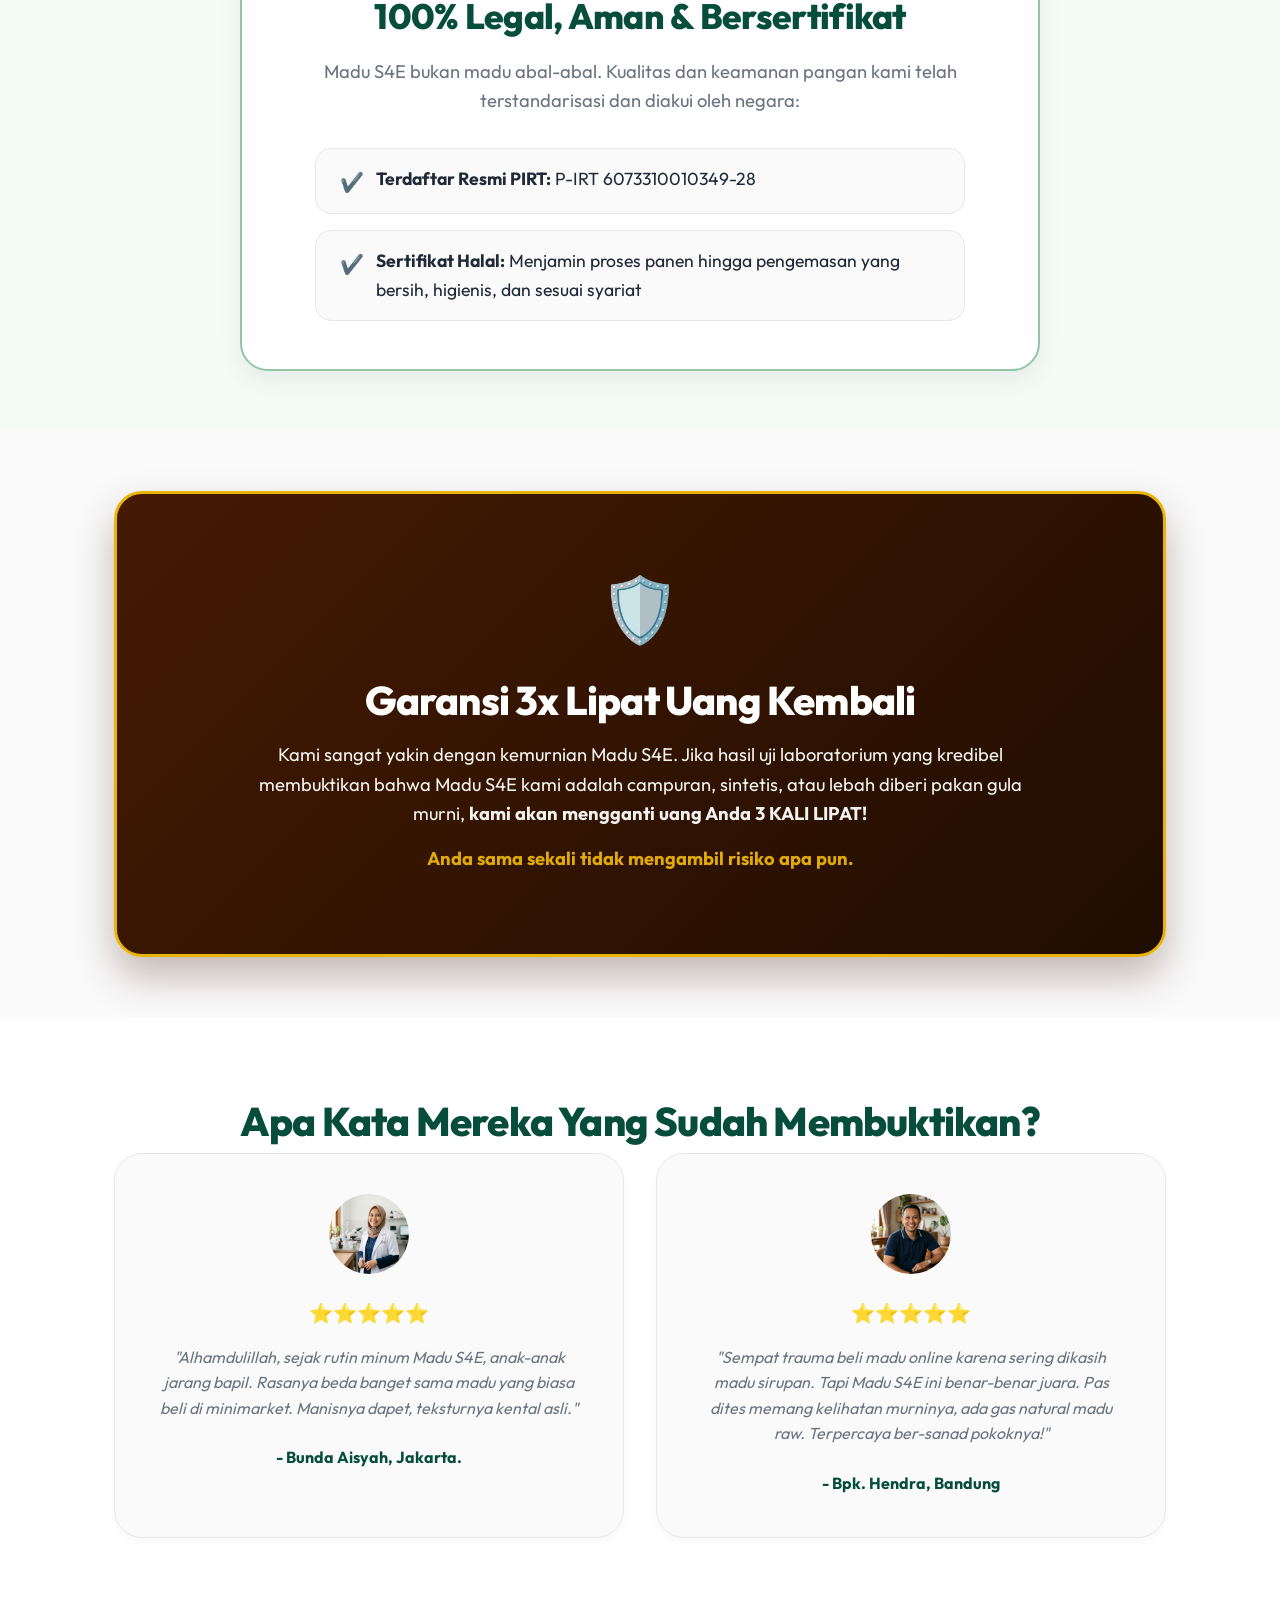
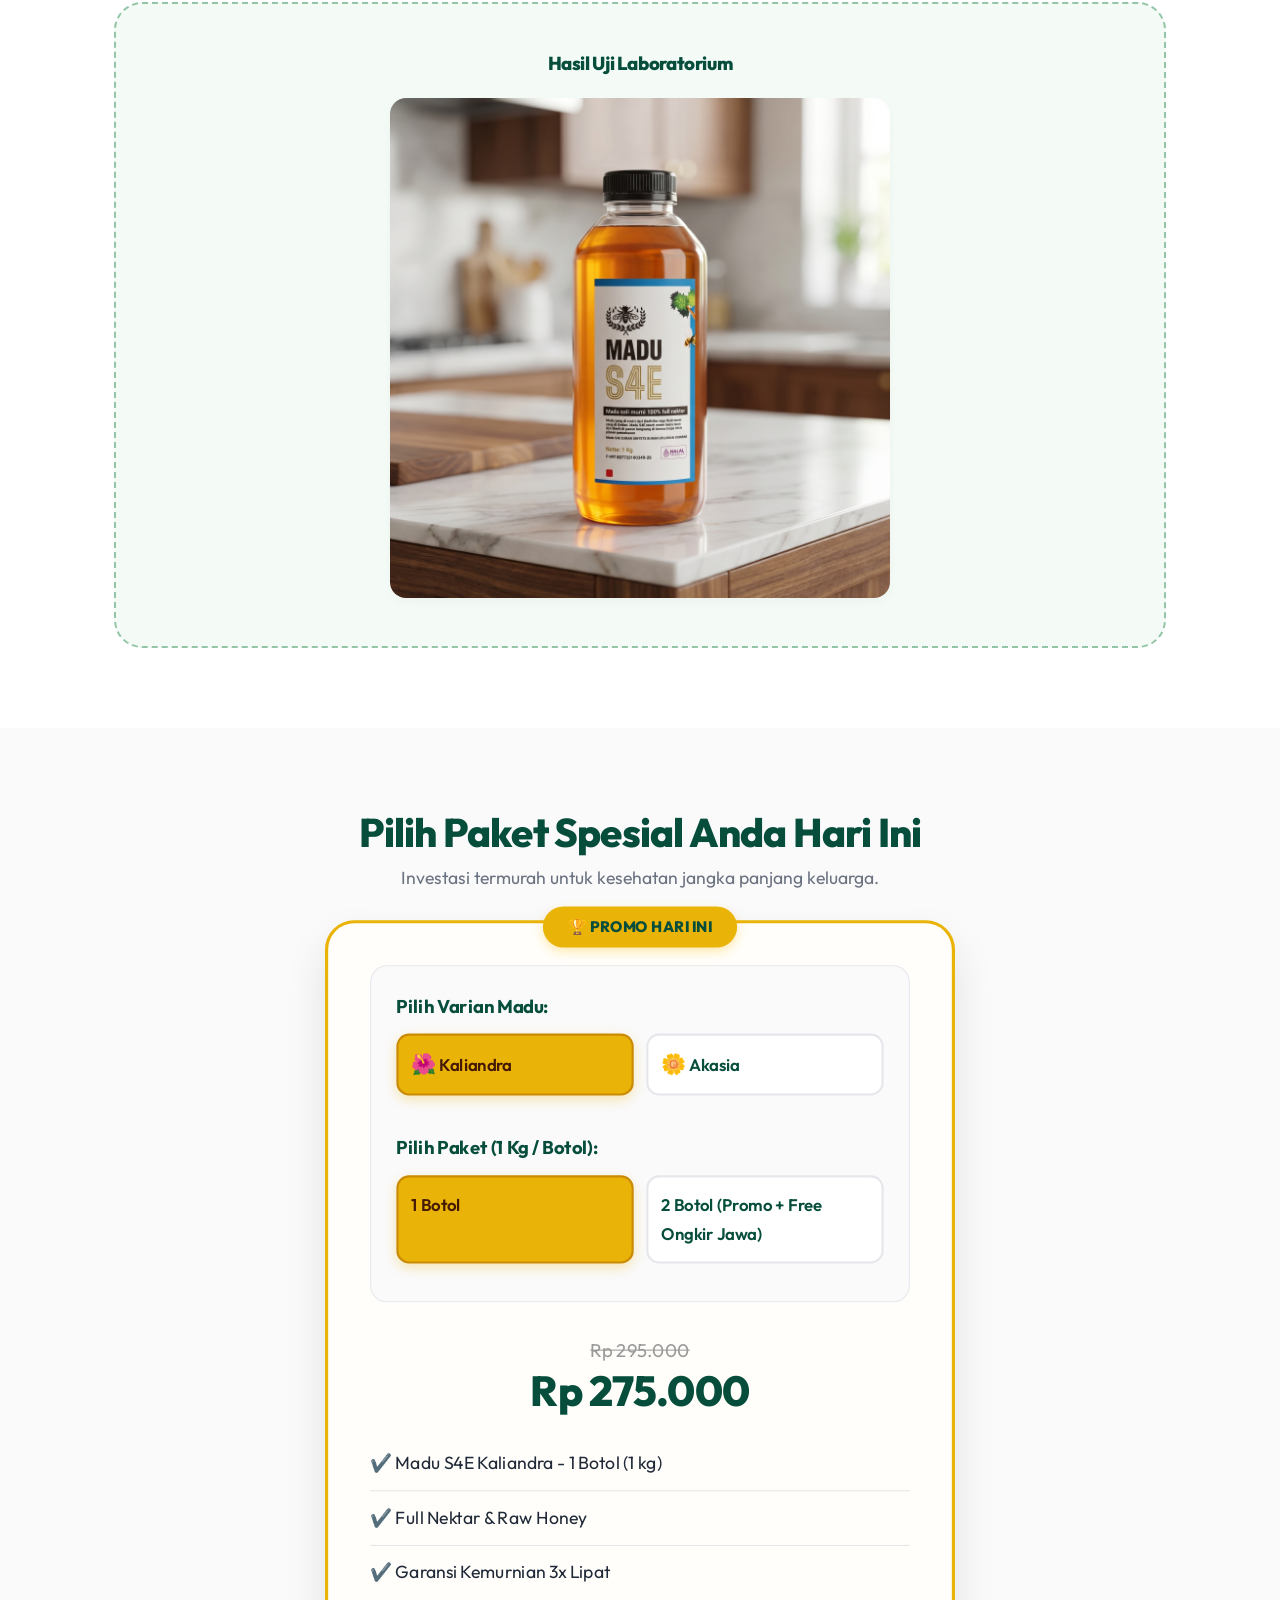
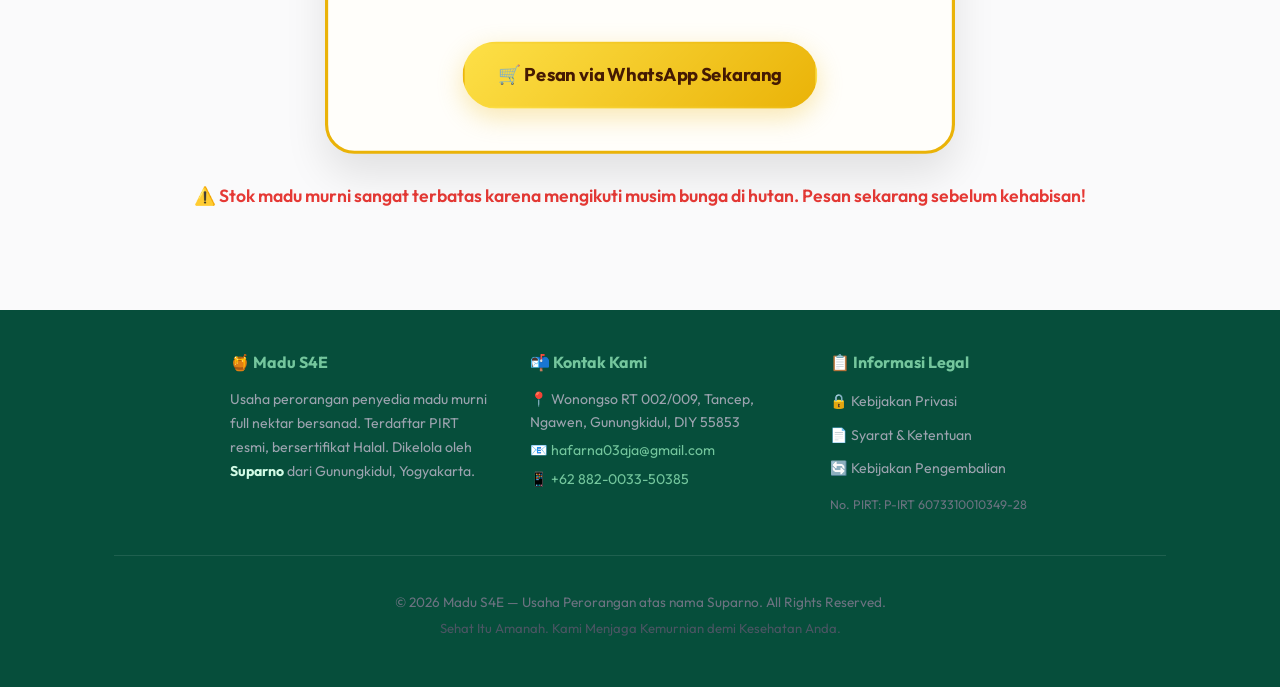
==== commit b650848e: "feat: halaman legal untuk verifikasi Meta Business Manager - Tambah privacy-policy, syarat-ketentuan" ====
--- a/index.html
+++ b/index.html
@@ -118,17 +118,17 @@
                     <ul class="product-features">
                         <li><span class="check">🌺</span> <strong>Madu S4E Kaliandra</strong> — Rasa manis kuat dengan
                             sedikit rasa asam alami, aroma bunga kaliandra yang kaya. Favorit para pecinta madu sejati.
-                            Sangat berkhasiat untuk memelihara kesehatan pencernaan dan meredakan keluhan sakit maag.
+                            Secara tradisional dipercaya baik untuk mendukung kesehatan pencernaan.
                         </li>
                         <li><span class="check">🌼</span> <strong>Madu S4E Akasia</strong> — Rasa manis ringan & lembut,
-                            aroma floral khas bunga akasia. Cocok untuk konsumsi harian anak-anak hingga lansia. Sangat
-                            disarankan sebagai pemanis alami untuk penderita diabetes karena kandungan sukrosanya yang
-                            rendah.</li>
+                            aroma floral khas bunga akasia. Cocok untuk konsumsi harian seluruh keluarga.
+                            Mengandung fruktosa alami yang lebih rendah indeks glikemiknya dibanding gula pasir biasa.</li>
                         <li><span class="check">✔️</span> <strong>Full Nektar & Raw Honey</strong> — Tanpa pemanasan,
                             tanpa campuran, enzim & vitamin alami tetap utuh.</li>
                         <li><span class="check">✔️</span> <strong>Kemasan Aman & Premium</strong> — Dikemas steril
                             standar food grade, aman sampai ke tangan Anda.</li>
                     </ul>
+                    <p style="font-size:0.82rem; color:#6B7280; line-height:1.6; margin-bottom:18px; padding:10px 14px; background:#F9FAFB; border-radius:8px; border-left:3px solid #D1D5DB;">⚕️ <em>Catatan: Informasi manfaat madu di atas bersifat informatif berdasarkan referensi tradisional. Madu bukan pengganti obat medis. Konsultasikan dengan dokter atau tenaga kesehatan sebelum konsumsi jika Anda memiliki kondisi kesehatan tertentu.</em></p>
                     <a href="#pricing" class="btn-cta btn-secondary" onclick="trackLead(event, this, 'Product')">
                         Saya Mau Madu S4E
                     </a>
@@ -290,8 +290,38 @@
     <!-- FOOTER -->
     <footer class="footer-section">
         <div class="container">
-            <p>&copy; 2026 Madu S4E. All Rights Reserved.</p>
-            <p>Sehat Itu Amanah. Kami Menjaga Kemurnian demi Kesehatan Anda.</p>
+            <!-- Footer Info Grid -->
+            <div style="display:flex; flex-wrap:wrap; gap:40px; justify-content:center; text-align:left; margin-bottom:36px; padding-bottom:32px; border-bottom:1px solid rgba(255,255,255,0.1);">
+
+                <!-- Tentang Kami -->
+                <div style="min-width:200px; flex:1; max-width:260px;">
+                    <h4 style="color:#74C69D; font-size:1rem; margin-bottom:12px;">🍯 Madu S4E</h4>
+                    <p style="font-size:0.88rem; color:#9CA3AF; line-height:1.7; margin:0;">Usaha perorangan penyedia madu murni full nektar bersanad. Terdaftar PIRT resmi, bersertifikat Halal. Dikelola oleh <strong style="color:#D1FAE5;">Suparno</strong> dari Gunungkidul, Yogyakarta.</p>
+                </div>
+
+                <!-- Kontak Kami -->
+                <div style="min-width:200px; flex:1; max-width:260px;">
+                    <h4 style="color:#74C69D; font-size:1rem; margin-bottom:12px;">📬 Kontak Kami</h4>
+                    <p style="font-size:0.88rem; color:#9CA3AF; margin-bottom:6px;">📍 Wonongso RT 002/009, Tancep, Ngawen, Gunungkidul, DIY 55853</p>
+                    <p style="font-size:0.88rem; color:#9CA3AF; margin-bottom:6px;">📧 <a href="mailto:hafarna03aja@gmail.com" style="color:#74C69D;">hafarna03aja@gmail.com</a></p>
+                    <p style="font-size:0.88rem; color:#9CA3AF; margin-bottom:0;">📱 <a href="https://wa.me/62882003350385" target="_blank" style="color:#74C69D;">+62 882-0033-50385</a></p>
+                </div>
+
+                <!-- Navigasi Legal -->
+                <div style="min-width:180px; flex:1; max-width:220px;">
+                    <h4 style="color:#74C69D; font-size:1rem; margin-bottom:12px;">📋 Informasi Legal</h4>
+                    <ul style="list-style:none; padding:0; margin:0;">
+                        <li style="margin-bottom:8px;"><a href="privacy-policy.html" style="color:#9CA3AF; text-decoration:none; font-size:0.88rem;" onmouseover="this.style.color='#74C69D'" onmouseout="this.style.color='#9CA3AF'">🔒 Kebijakan Privasi</a></li>
+                        <li style="margin-bottom:8px;"><a href="syarat-ketentuan.html" style="color:#9CA3AF; text-decoration:none; font-size:0.88rem;" onmouseover="this.style.color='#74C69D'" onmouseout="this.style.color='#9CA3AF'">📄 Syarat &amp; Ketentuan</a></li>
+                        <li style="margin-bottom:8px;"><a href="kebijakan-pengembalian.html" style="color:#9CA3AF; text-decoration:none; font-size:0.88rem;" onmouseover="this.style.color='#74C69D'" onmouseout="this.style.color='#9CA3AF'">🔄 Kebijakan Pengembalian</a></li>
+                    </ul>
+                    <p style="margin-top:14px; font-size:0.78rem; color:#6B7280;">No. PIRT: P-IRT 6073310010349-28</p>
+                </div>
+            </div>
+
+            <!-- Copyright -->
+            <p style="font-size:0.85rem; color:#6B7280; margin-bottom:4px;">&copy; 2026 Madu S4E — Usaha Perorangan atas nama Suparno. All Rights Reserved.</p>
+            <p style="font-size:0.82rem; color:#4B5563;">Sehat Itu Amanah. Kami Menjaga Kemurnian demi Kesehatan Anda.</p>
         </div>
     </footer>
 
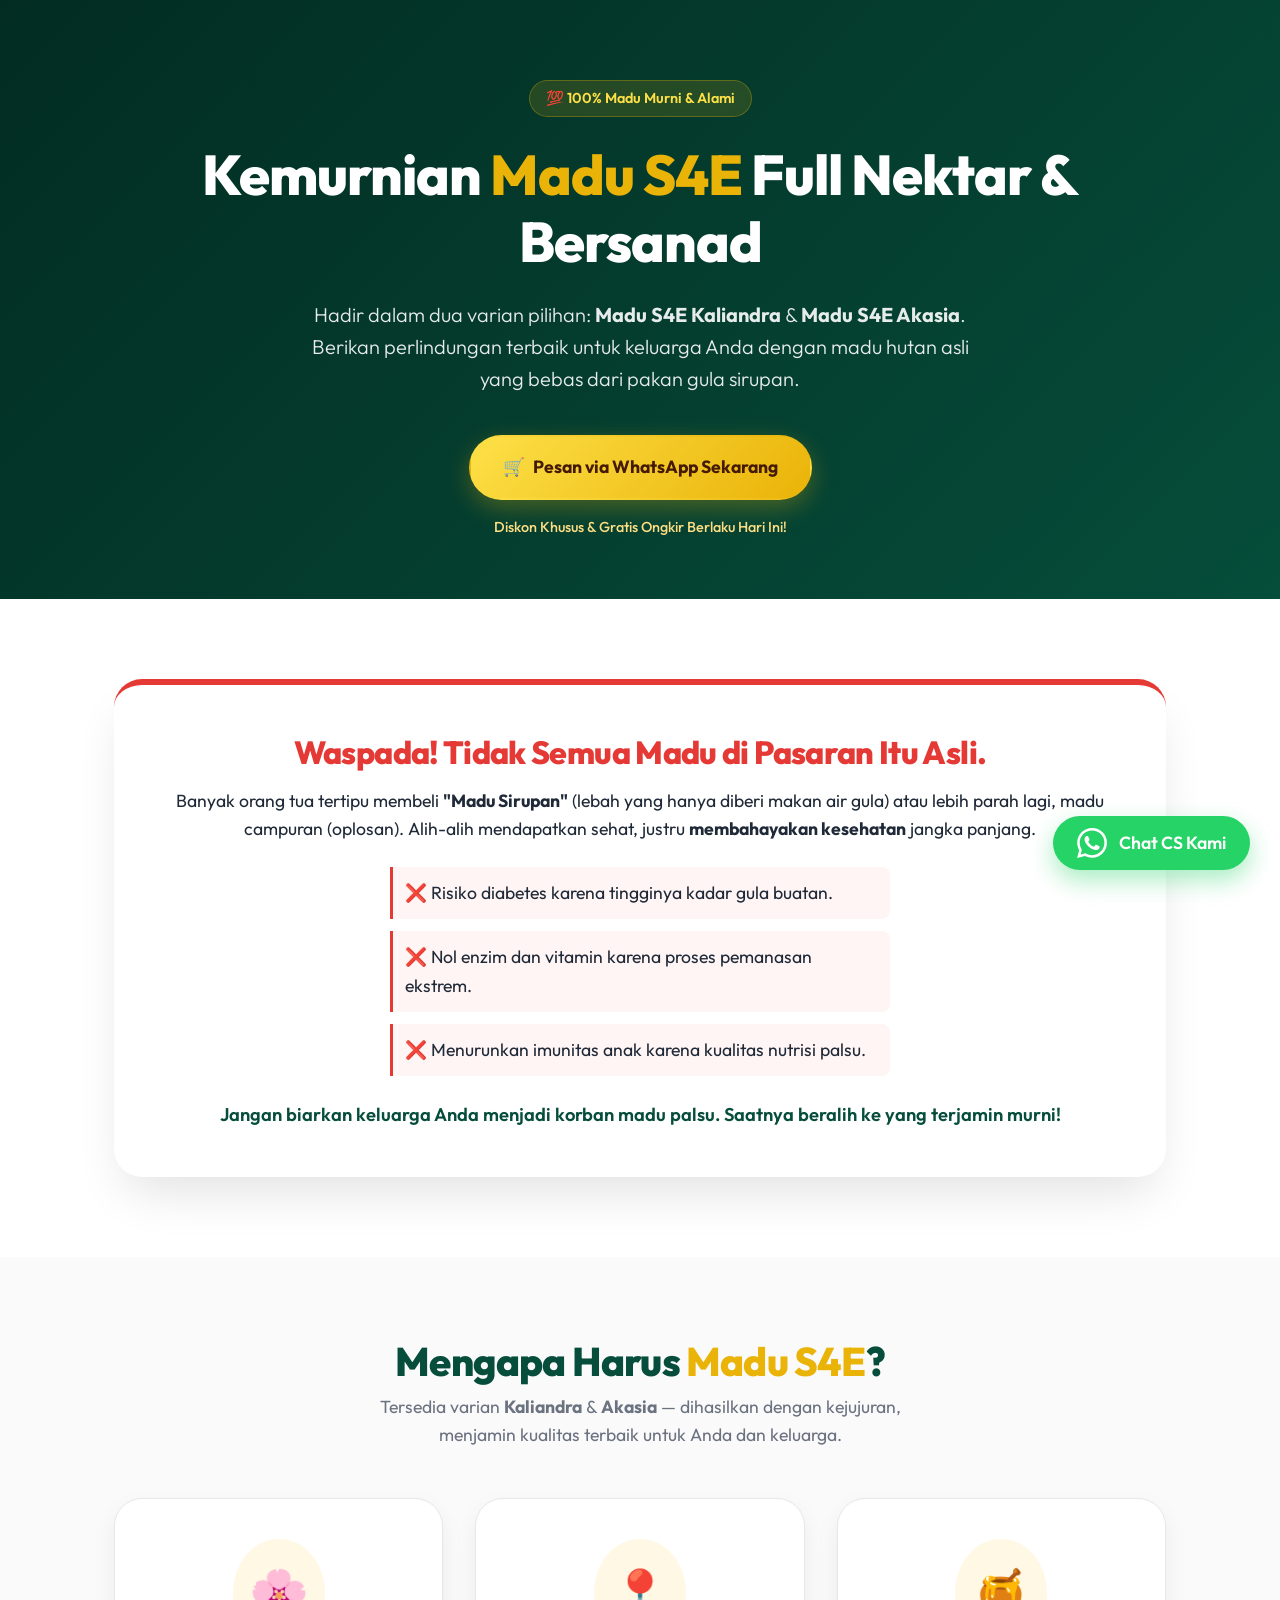
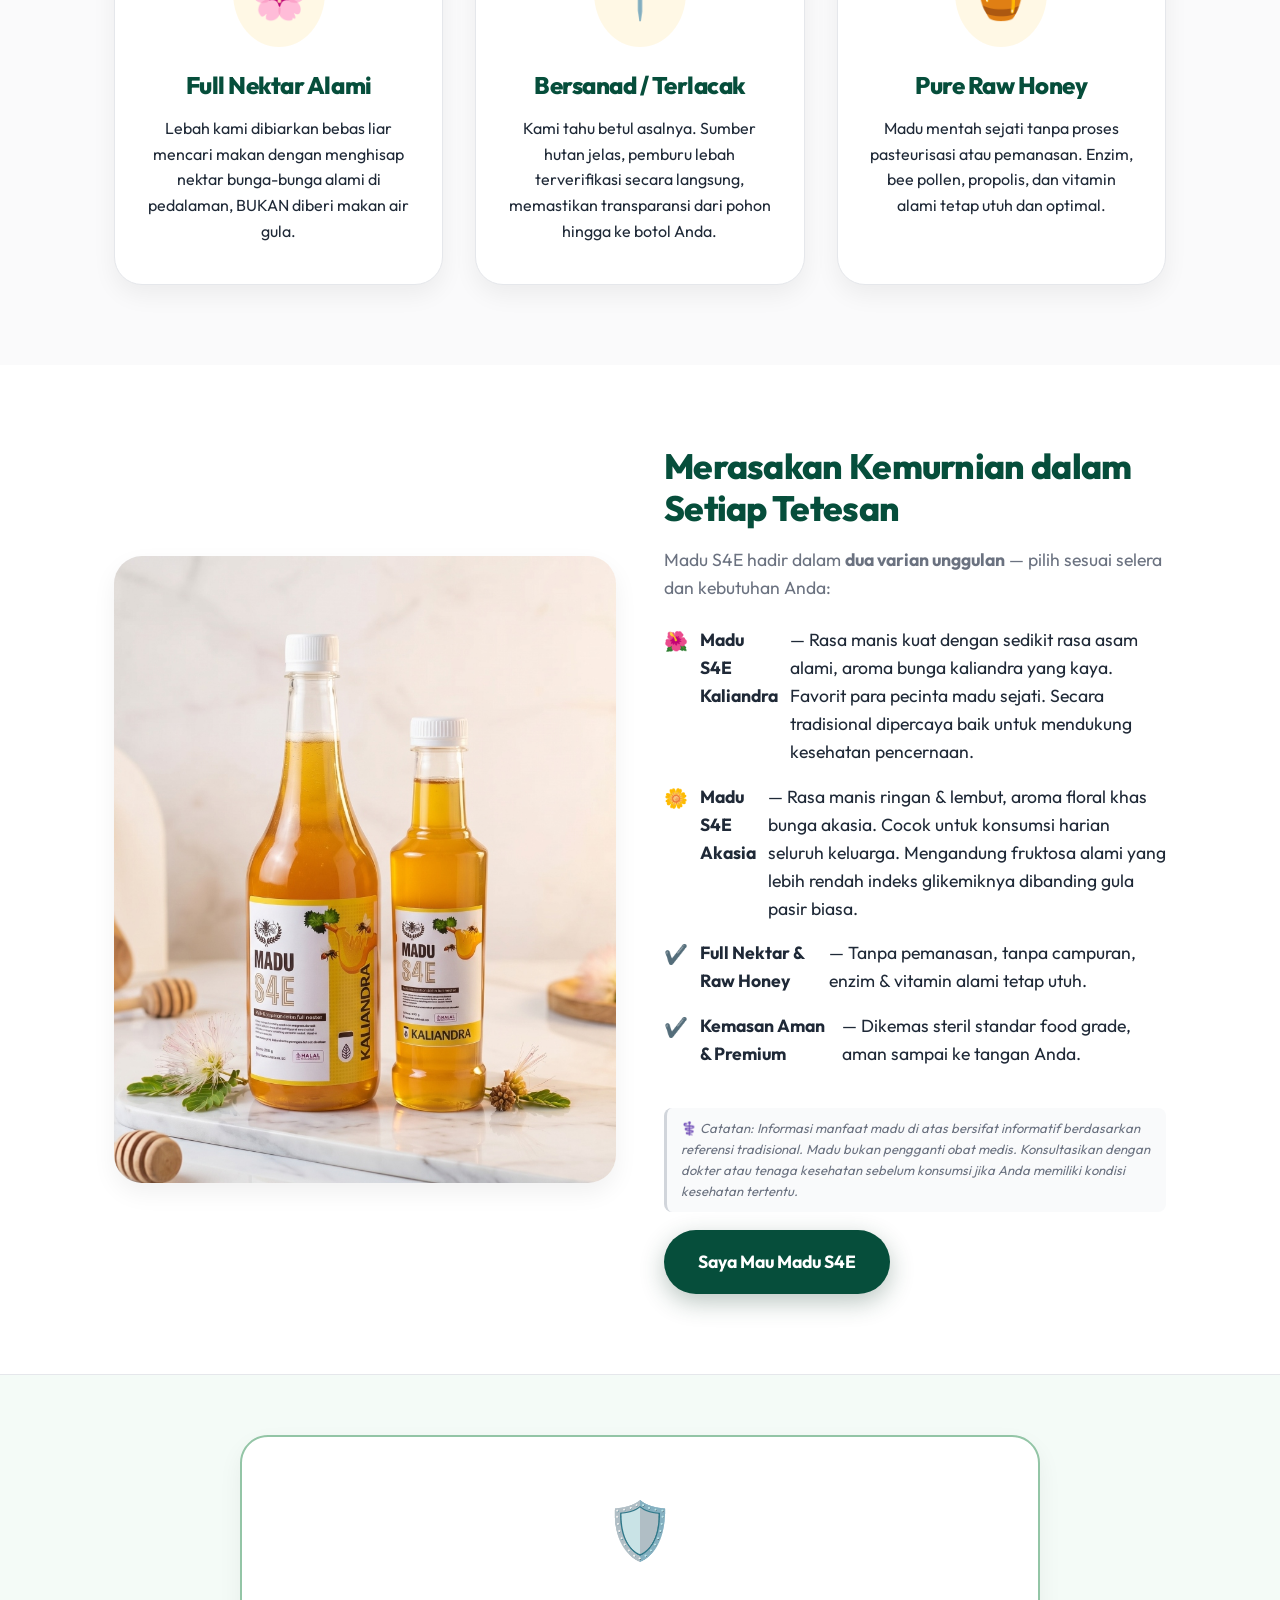
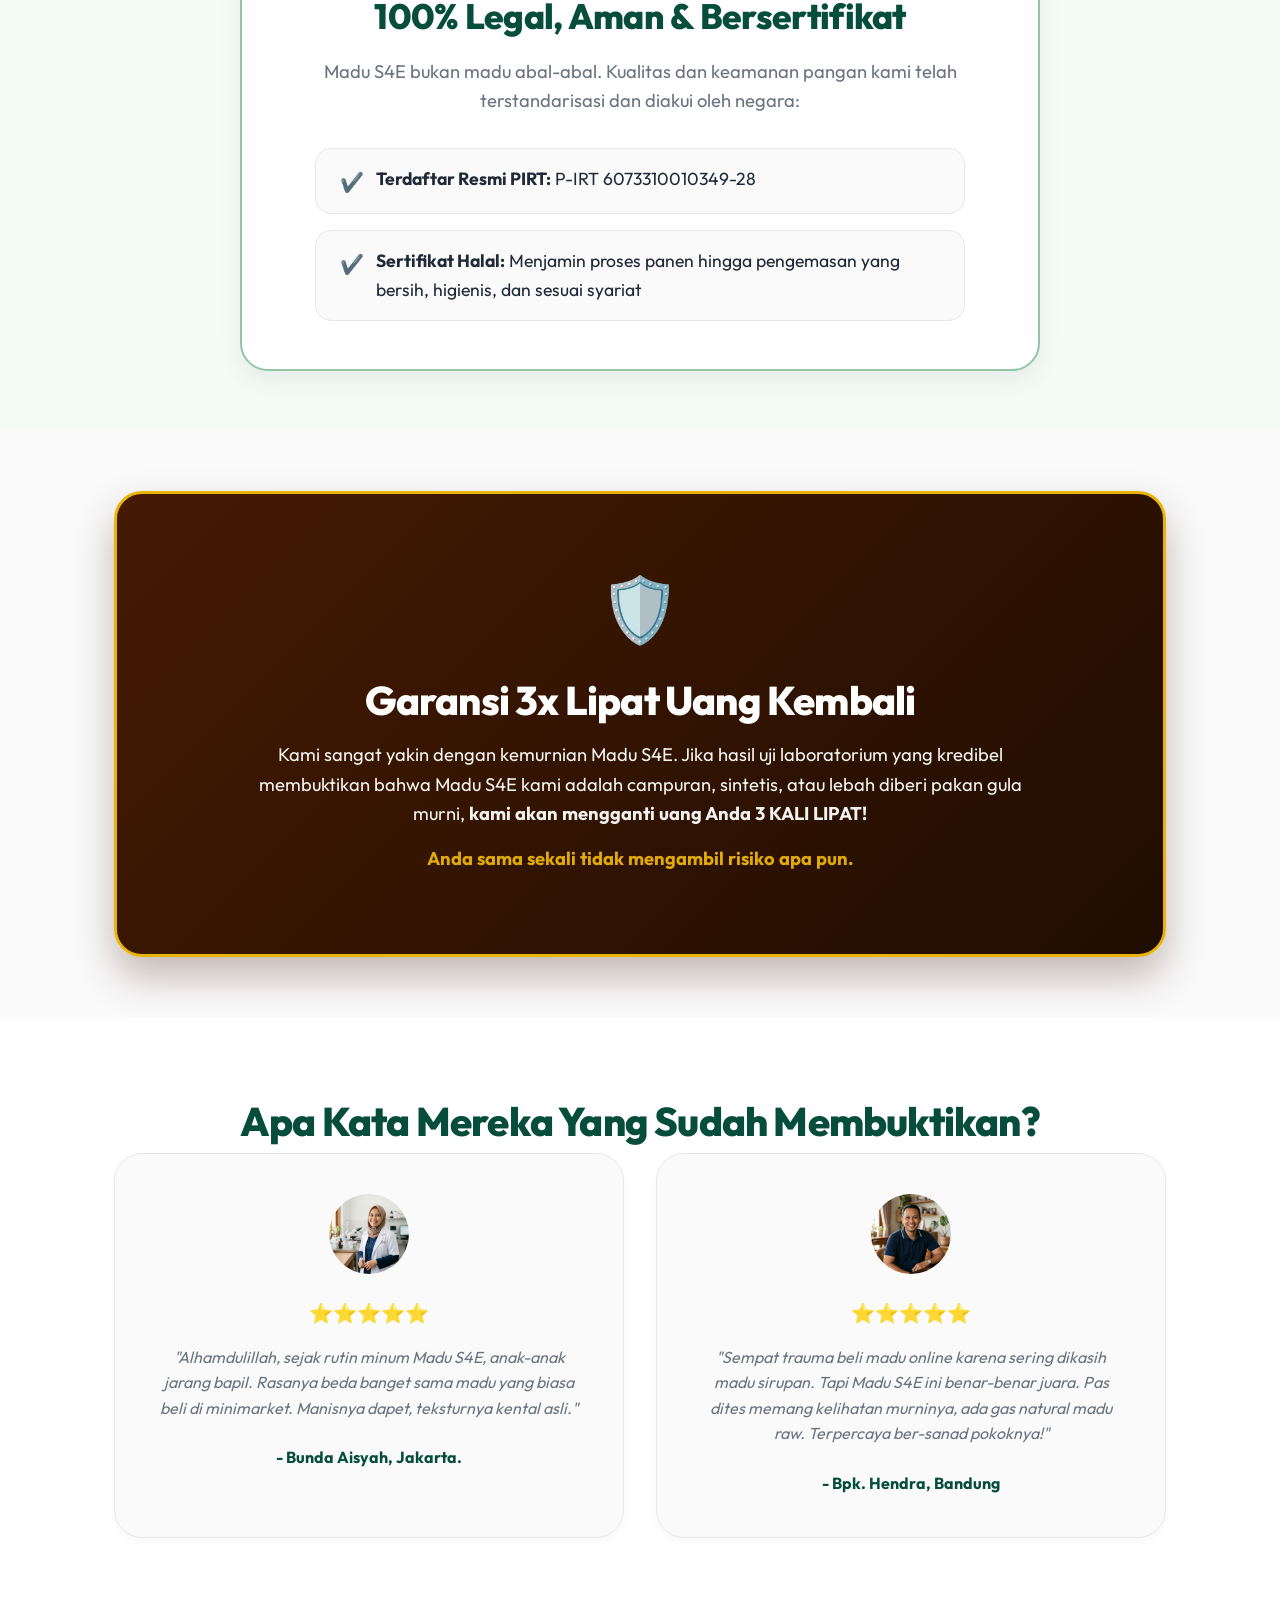
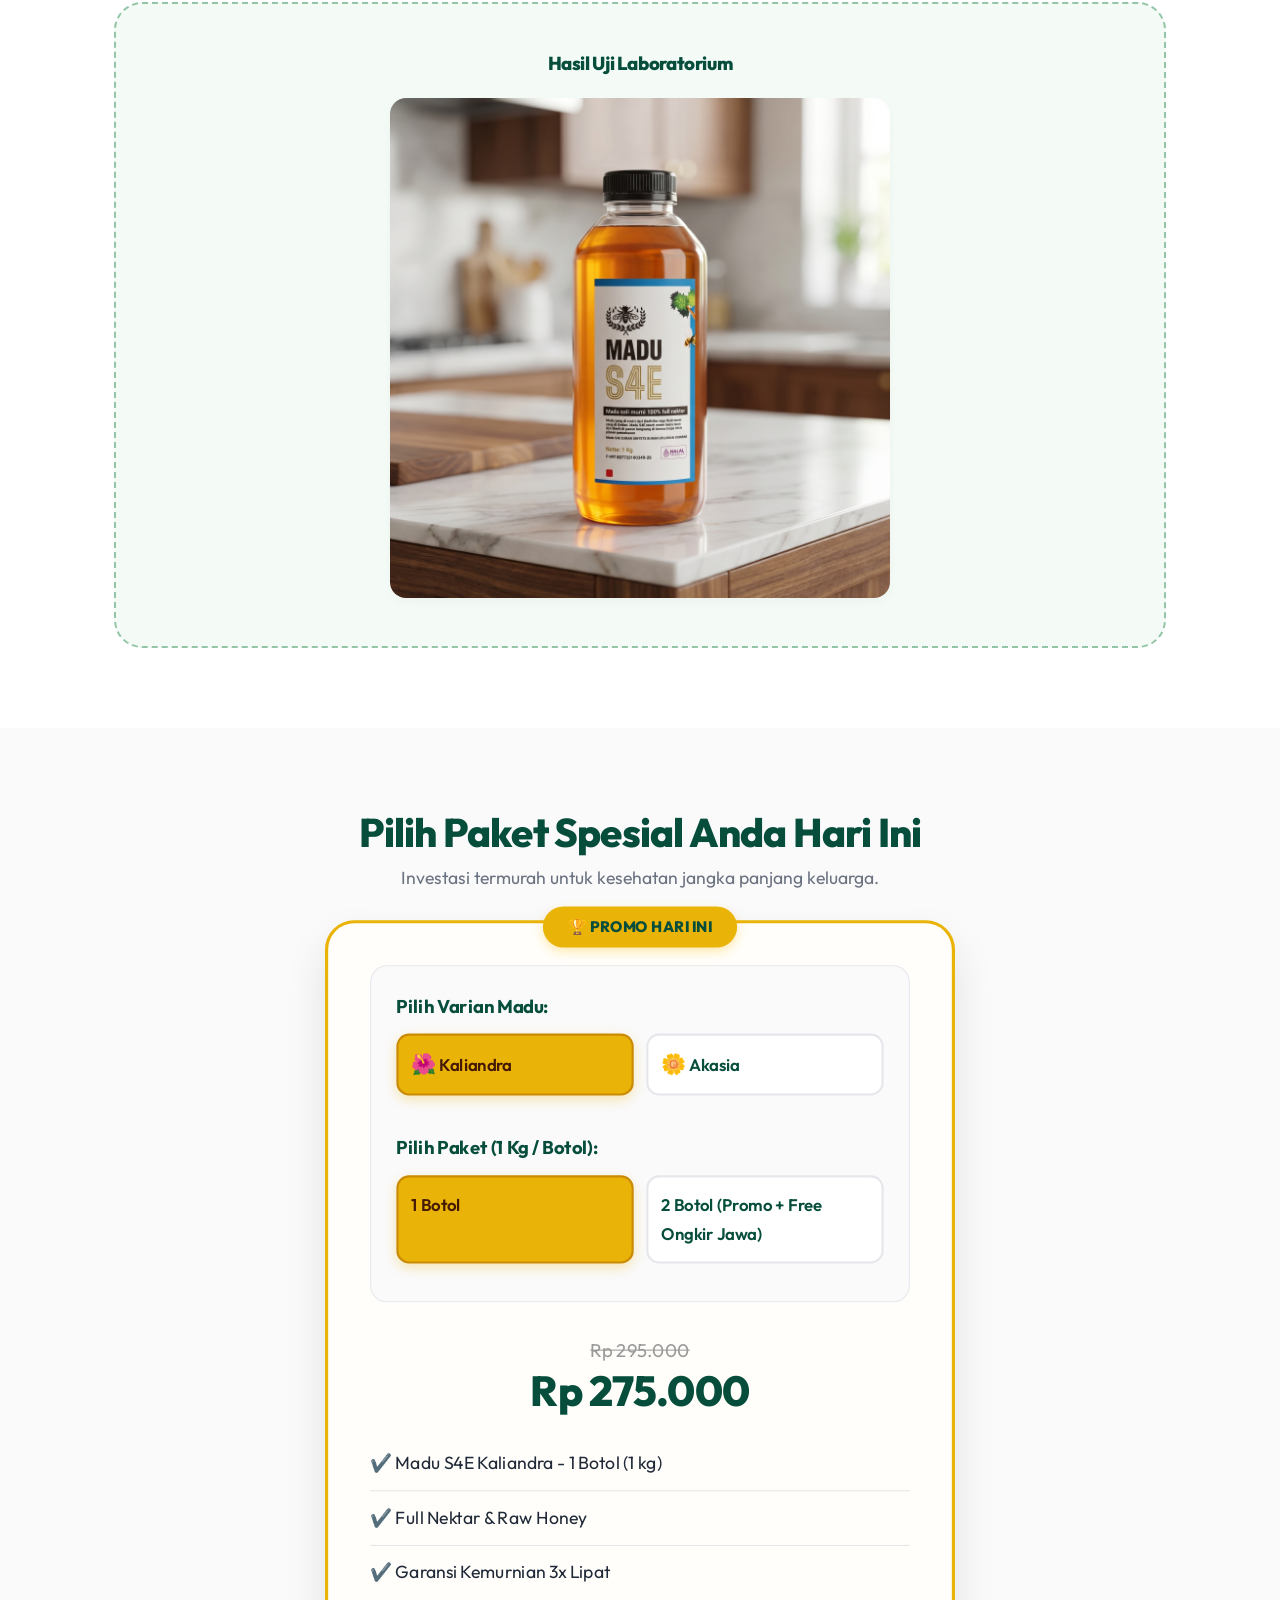
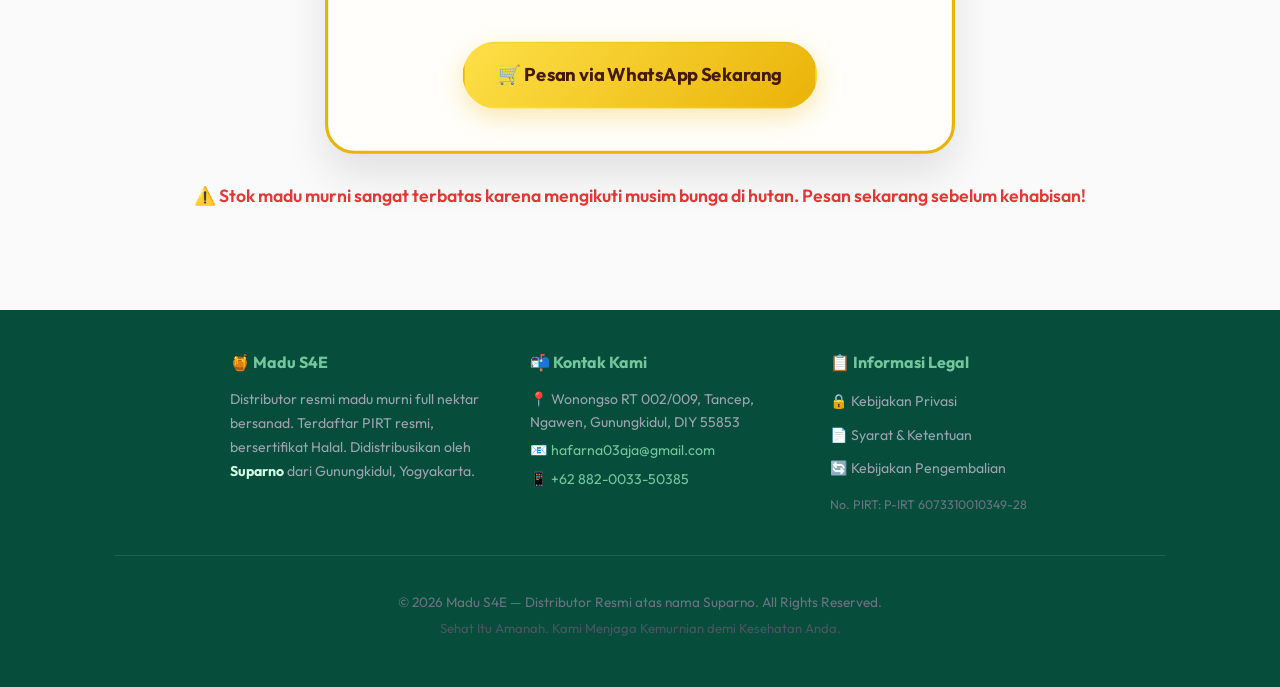
==== commit a8c7273f: "fix: ubah status Suparno dari pemilik menjadi distributor resmi di semua halaman legal" ====
--- a/index.html
+++ b/index.html
@@ -296,7 +296,7 @@
                 <!-- Tentang Kami -->
                 <div style="min-width:200px; flex:1; max-width:260px;">
                     <h4 style="color:#74C69D; font-size:1rem; margin-bottom:12px;">🍯 Madu S4E</h4>
-                    <p style="font-size:0.88rem; color:#9CA3AF; line-height:1.7; margin:0;">Usaha perorangan penyedia madu murni full nektar bersanad. Terdaftar PIRT resmi, bersertifikat Halal. Dikelola oleh <strong style="color:#D1FAE5;">Suparno</strong> dari Gunungkidul, Yogyakarta.</p>
+                    <p style="font-size:0.88rem; color:#9CA3AF; line-height:1.7; margin:0;">Distributor resmi madu murni full nektar bersanad. Terdaftar PIRT resmi, bersertifikat Halal. Didistribusikan oleh <strong style="color:#D1FAE5;">Suparno</strong> dari Gunungkidul, Yogyakarta.</p>
                 </div>
 
                 <!-- Kontak Kami -->
@@ -320,7 +320,7 @@
             </div>
 
             <!-- Copyright -->
-            <p style="font-size:0.85rem; color:#6B7280; margin-bottom:4px;">&copy; 2026 Madu S4E — Usaha Perorangan atas nama Suparno. All Rights Reserved.</p>
+            <p style="font-size:0.85rem; color:#6B7280; margin-bottom:4px;">&copy; 2026 Madu S4E — Distributor Resmi atas nama Suparno. All Rights Reserved.</p>
             <p style="font-size:0.82rem; color:#4B5563;">Sehat Itu Amanah. Kami Menjaga Kemurnian demi Kesehatan Anda.</p>
         </div>
     </footer>
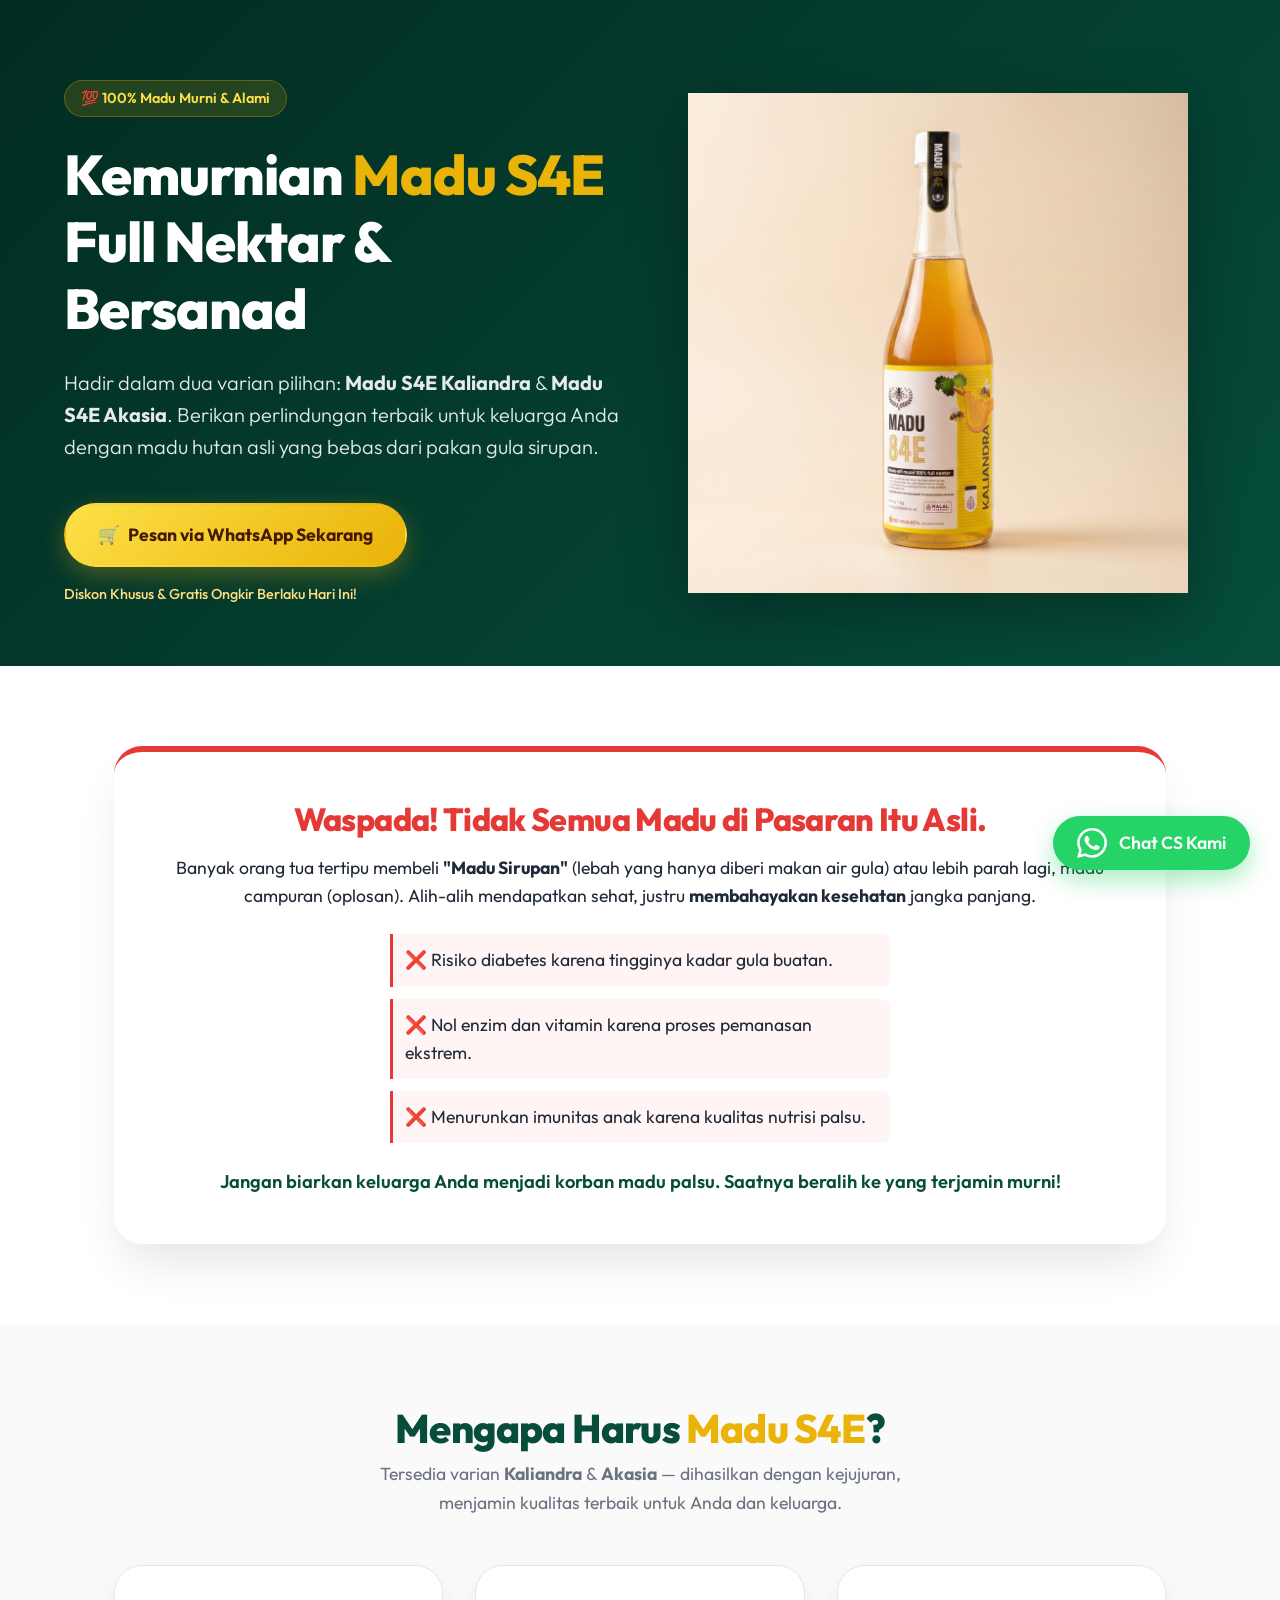
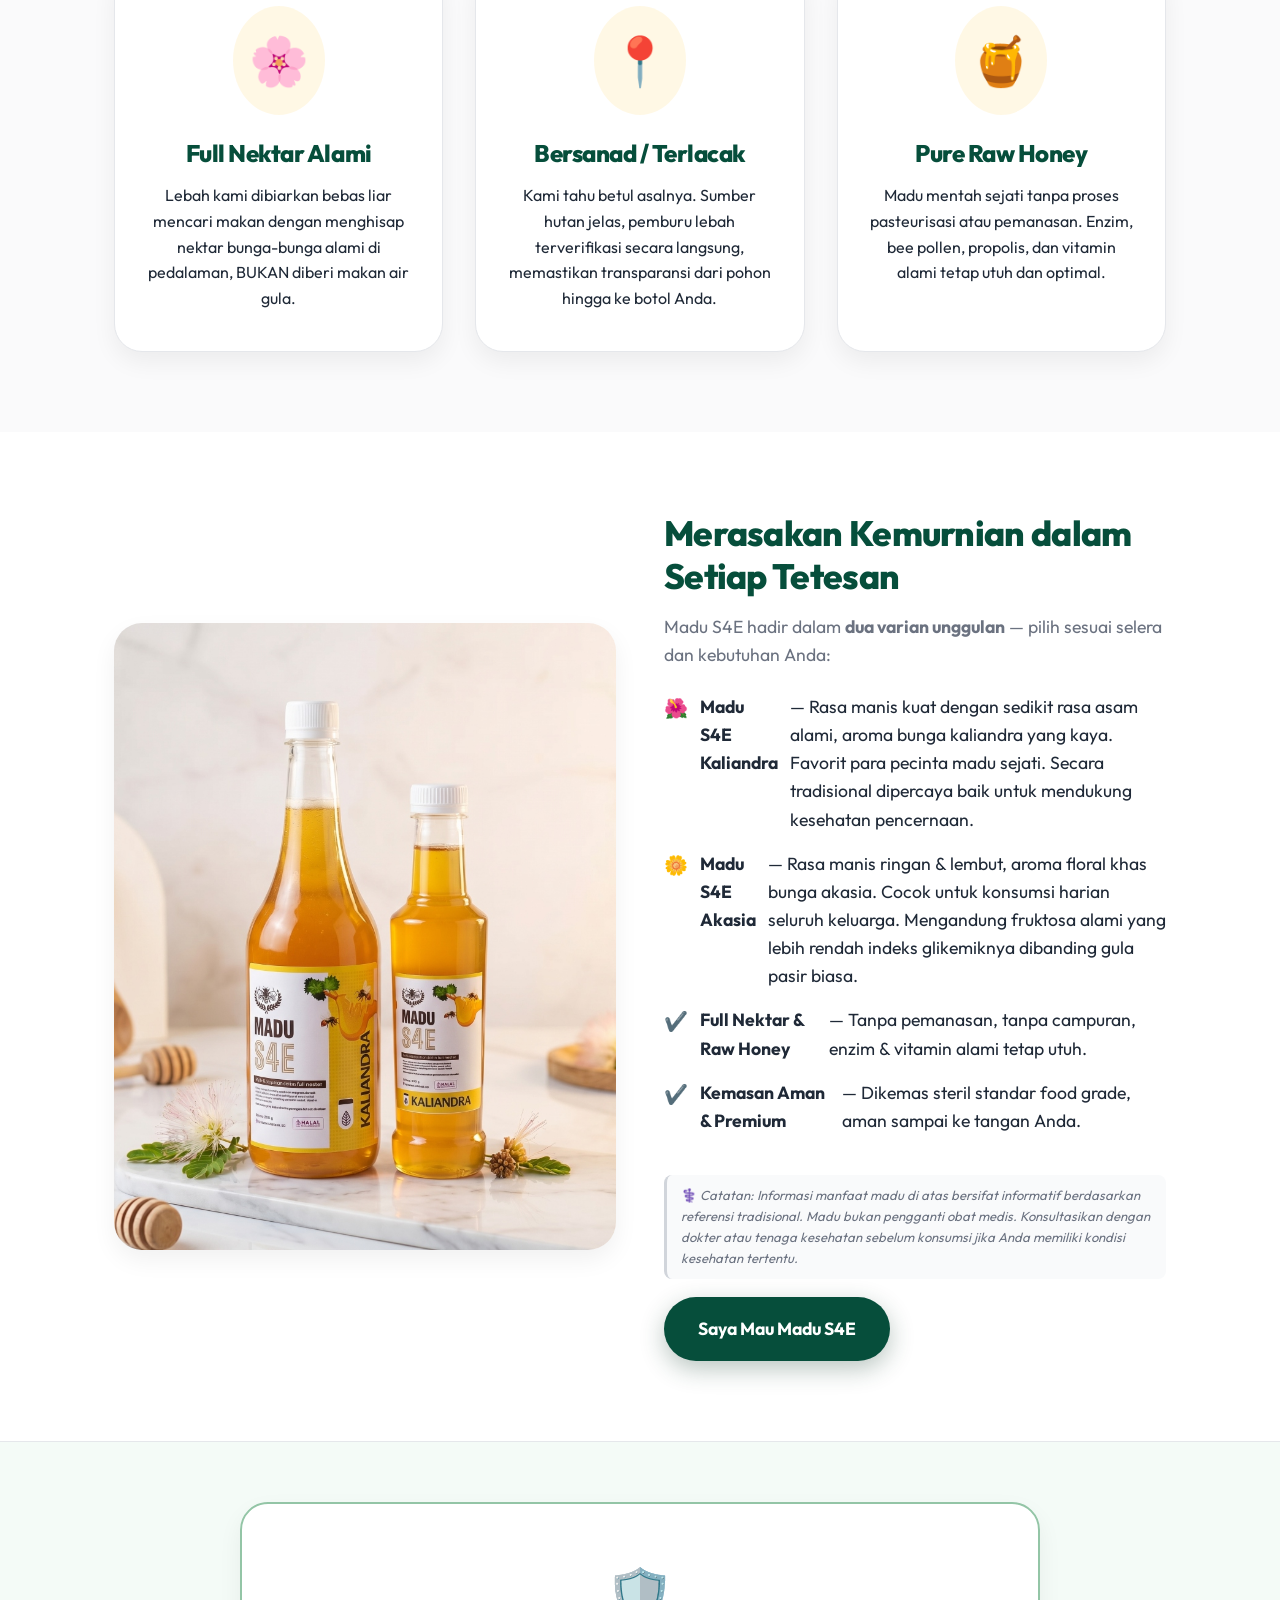
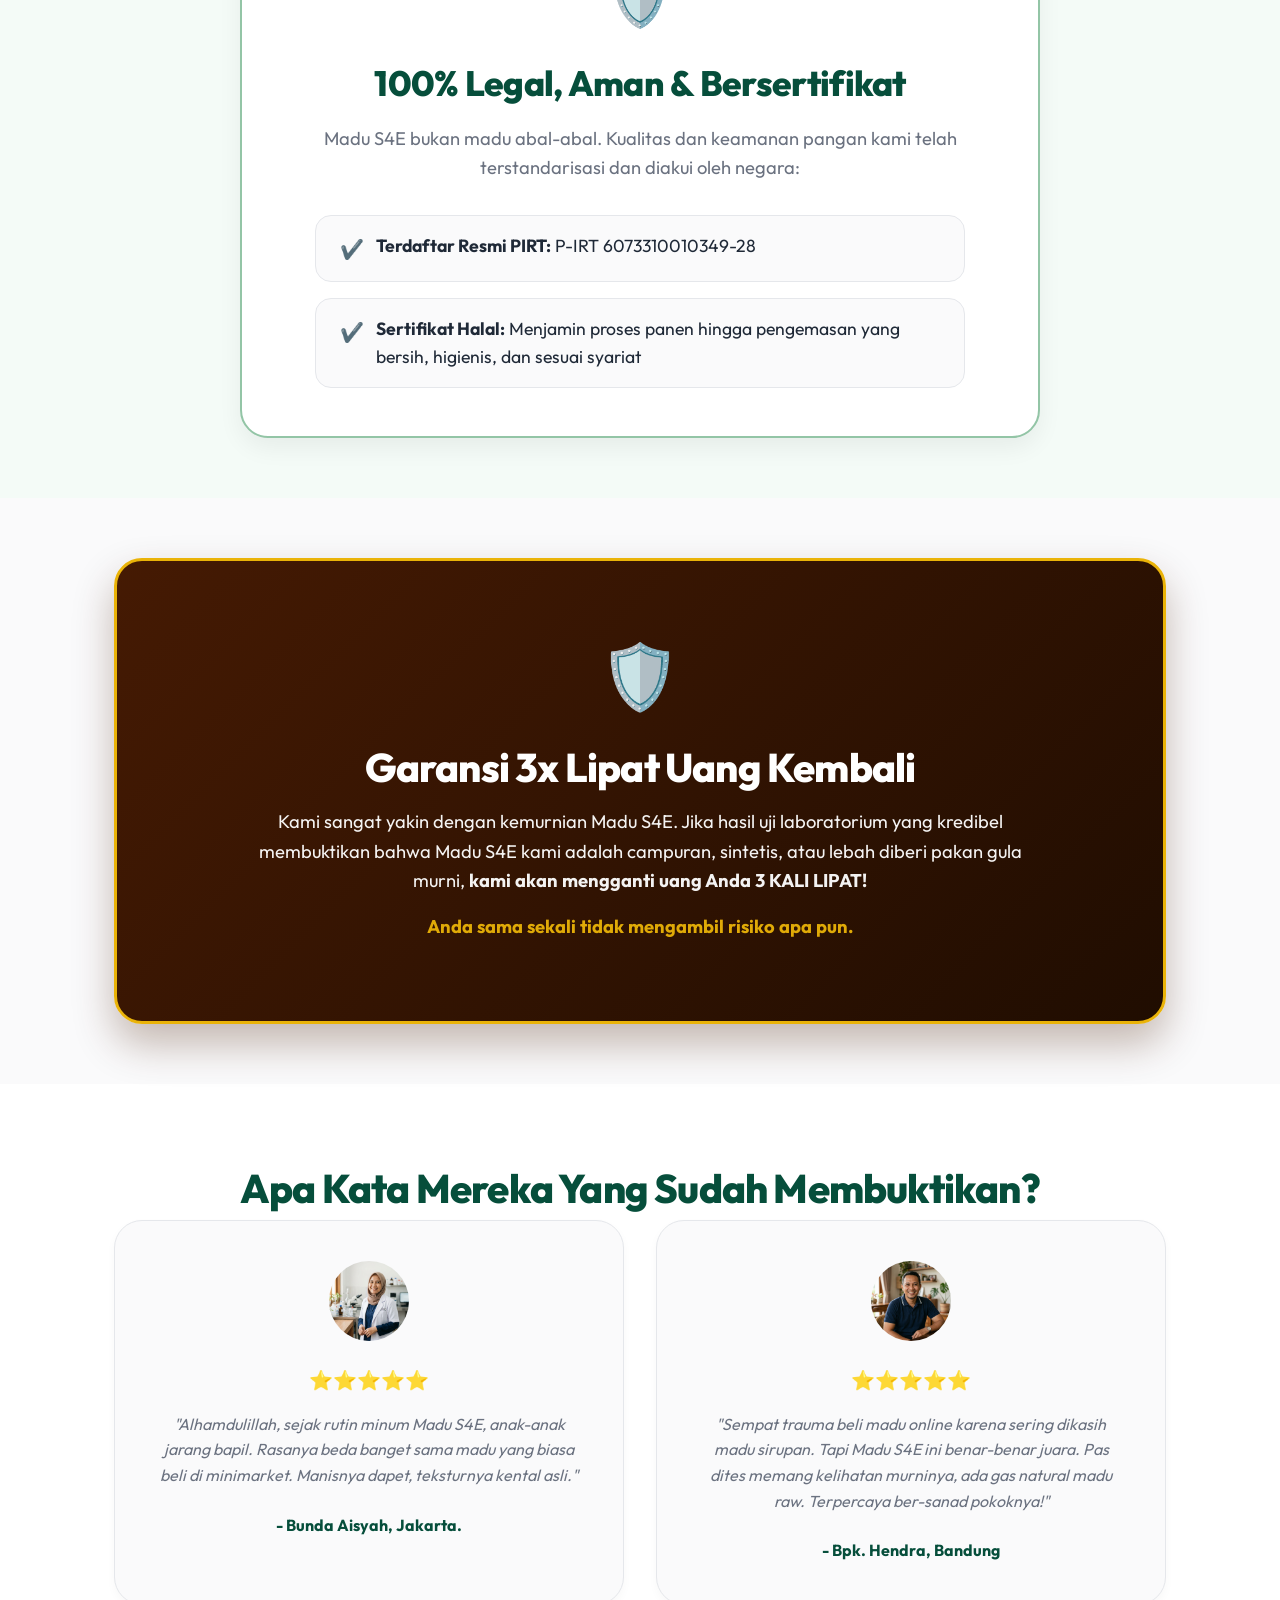
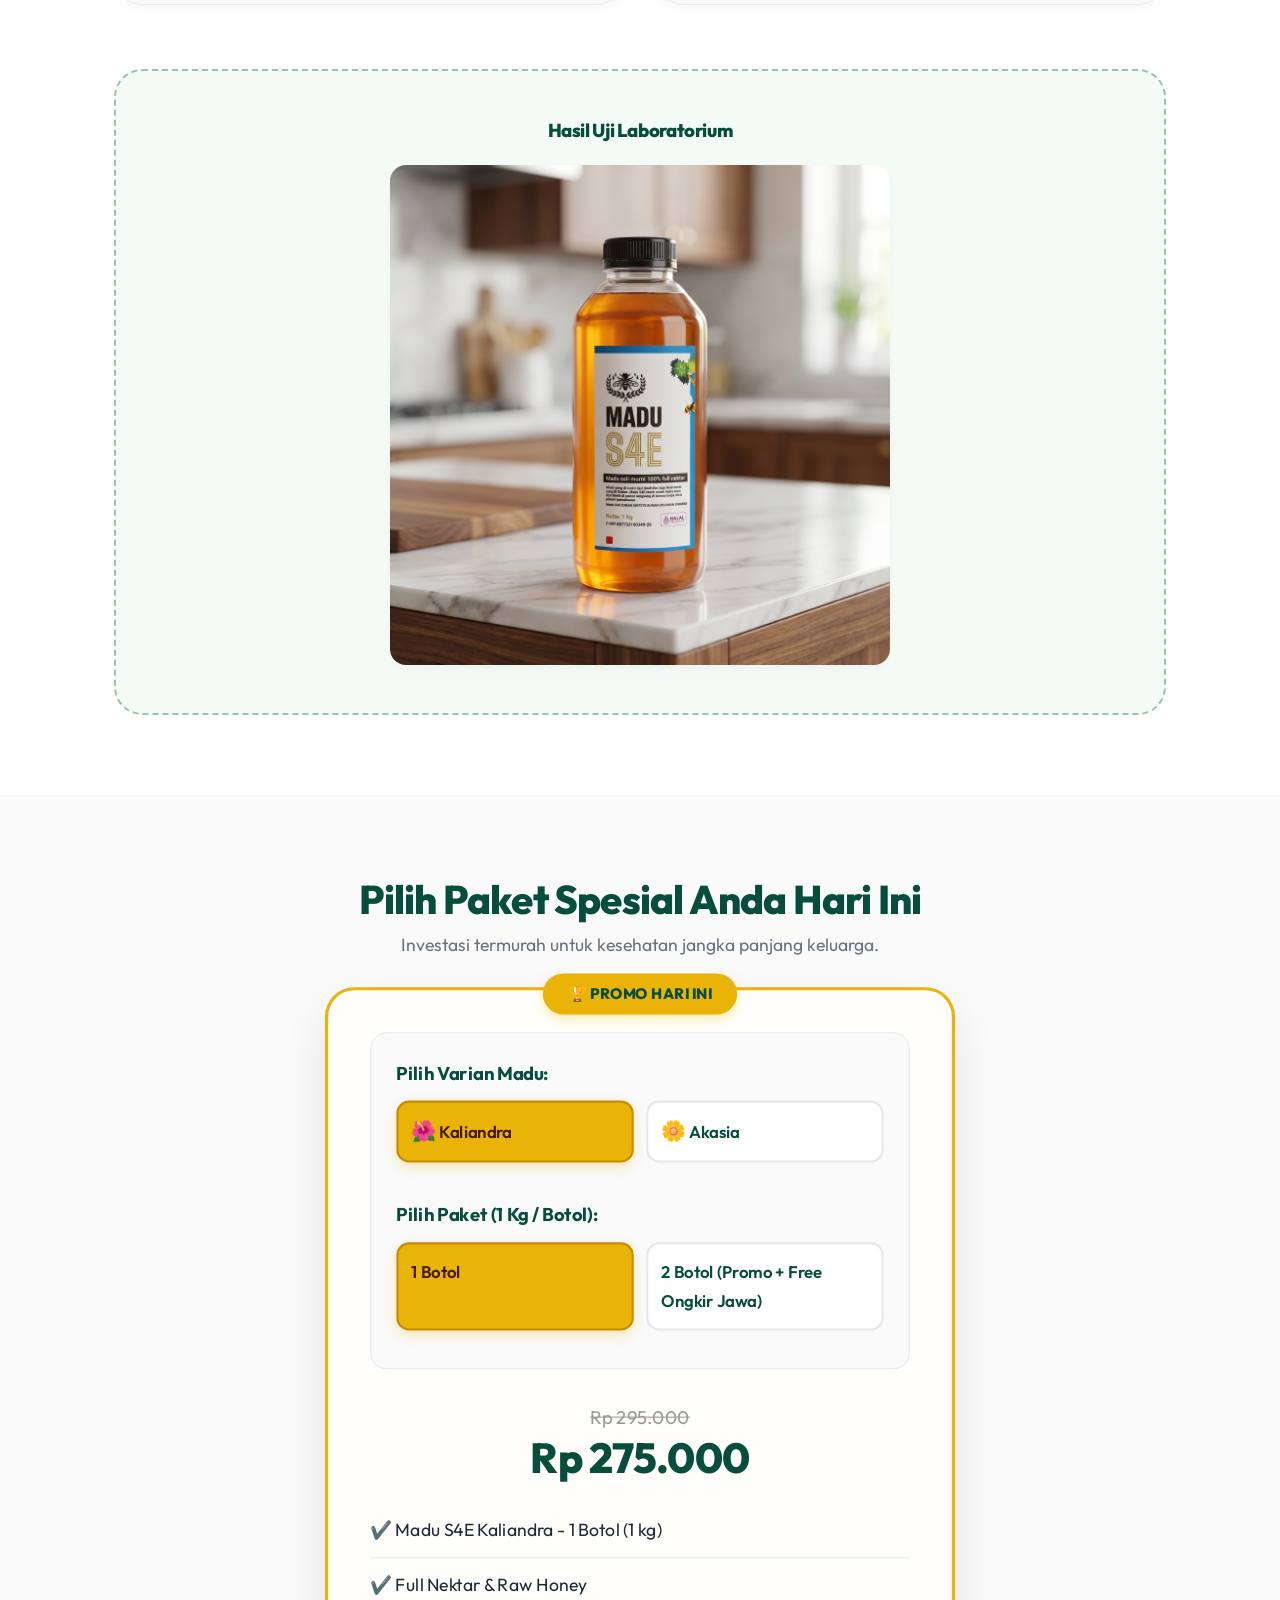
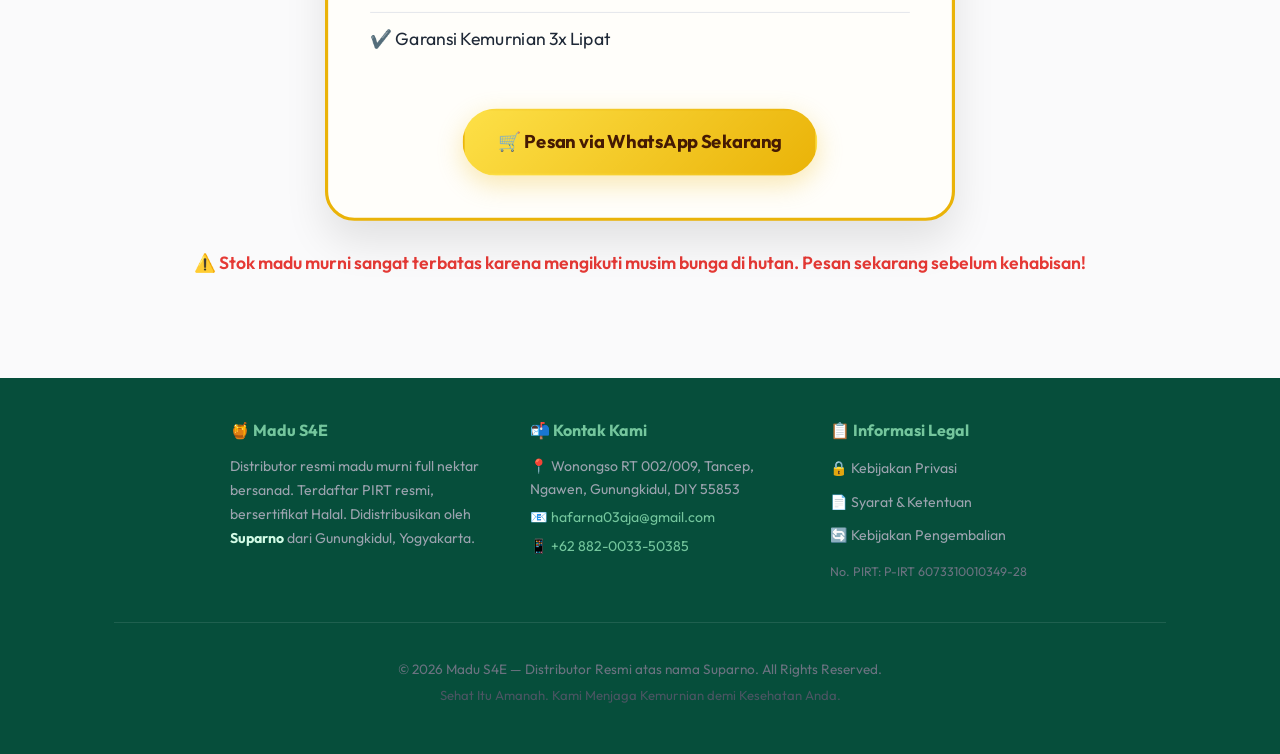
==== commit 982e71e7: "feat: update hero layout and add hero product photo" ====
--- a/index.html
+++ b/index.html
@@ -4,9 +4,9 @@
 <head>
     <meta charset="UTF-8">
     <meta name="viewport" content="width=device-width, initial-scale=1.0">
-    <title>Madu S4E | Madu Murni, Full Nektar, Bersanad.</title>
+    <title>Madu S4E | Madu Murni 100% Asli Full Nektar, Bersanad.</title>
     <meta name="description"
-        content="Madu S4E - Madu murni full nektar tanpa pemanasan, jelas sanadnya. Lindungi keluarga dengan manfaat madu asli, dapatkan Promo Spesial hari ini!">
+        content="Madu S4E - Madu murni 100 % asli full nektar tanpa pemanasan, jelas sanadnya. Lindungi keluarga dengan manfaat madu asli, dapatkan Promo Spesial hari ini!">
     <meta name="facebook-domain-verification" content="zzcq60tno6v9hiw90krau5p3725gf9" />
     <link rel="stylesheet" href="style.css">
 
@@ -35,18 +35,24 @@
 
     <!-- HERO SECTION -->
     <header class="hero-section">
-        <div class="container hero-content">
-            <span class="badge">💯 100% Madu Murni & Alami</span>
-            <h1 class="headline">Kemurnian <span class="highlight">Madu S4E</span> Full Nektar & Bersanad</h1>
-            <p class="sub-headline">Hadir dalam dua varian pilihan: <strong>Madu S4E Kaliandra</strong> & <strong>Madu
-                    S4E
-                    Akasia</strong>. Berikan perlindungan terbaik untuk keluarga Anda dengan madu hutan asli yang
-                bebas dari pakan gula sirupan.</p>
-            <div class="hero-action">
-                <a href="#pricing" class="btn-cta btn-primary" onclick="trackLead(event, this, 'Hero')">
-                    <span class="btn-icon">🛒</span> Pesan via WhatsApp Sekarang
-                </a>
-                <p class="scarcity-text">Diskon Khusus & Gratis Ongkir Berlaku Hari Ini!</p>
+        <div class="container hero-layout">
+            <div class="hero-content">
+                <span class="badge">💯 100% Madu Murni & Alami</span>
+                <h1 class="headline">Kemurnian <span class="highlight">Madu S4E</span> Full Nektar & Bersanad</h1>
+                <p class="sub-headline">Hadir dalam dua varian pilihan: <strong>Madu S4E Kaliandra</strong> & <strong>Madu
+                        S4E
+                        Akasia</strong>. Berikan perlindungan terbaik untuk keluarga Anda dengan madu hutan asli yang
+                    bebas dari pakan gula sirupan.</p>
+                <div class="hero-action">
+                    <a href="#pricing" class="btn-cta btn-primary" onclick="trackLead(event, this, 'Hero')">
+                        <span class="btn-icon">🛒</span> Pesan via WhatsApp Sekarang
+                    </a>
+                    <p class="scarcity-text">Diskon Khusus & Gratis Ongkir Berlaku Hari Ini!</p>
+                </div>
+            </div>
+            <div class="hero-image">
+                <!-- Gunakan gambar_produk.jpg sementara, akan diganti user menjadi hero_madu.jpg -->
+                <img src="hero_madu.jpg" alt="Madu S4E Hero" class="floating-honey">
             </div>
         </div>
         <div class="hero-shape"></div>
@@ -122,13 +128,18 @@
                         </li>
                         <li><span class="check">🌼</span> <strong>Madu S4E Akasia</strong> — Rasa manis ringan & lembut,
                             aroma floral khas bunga akasia. Cocok untuk konsumsi harian seluruh keluarga.
-                            Mengandung fruktosa alami yang lebih rendah indeks glikemiknya dibanding gula pasir biasa.</li>
+                            Mengandung fruktosa alami yang lebih rendah indeks glikemiknya dibanding gula pasir biasa.
+                        </li>
                         <li><span class="check">✔️</span> <strong>Full Nektar & Raw Honey</strong> — Tanpa pemanasan,
                             tanpa campuran, enzim & vitamin alami tetap utuh.</li>
                         <li><span class="check">✔️</span> <strong>Kemasan Aman & Premium</strong> — Dikemas steril
                             standar food grade, aman sampai ke tangan Anda.</li>
                     </ul>
-                    <p style="font-size:0.82rem; color:#6B7280; line-height:1.6; margin-bottom:18px; padding:10px 14px; background:#F9FAFB; border-radius:8px; border-left:3px solid #D1D5DB;">⚕️ <em>Catatan: Informasi manfaat madu di atas bersifat informatif berdasarkan referensi tradisional. Madu bukan pengganti obat medis. Konsultasikan dengan dokter atau tenaga kesehatan sebelum konsumsi jika Anda memiliki kondisi kesehatan tertentu.</em></p>
+                    <p
+                        style="font-size:0.82rem; color:#6B7280; line-height:1.6; margin-bottom:18px; padding:10px 14px; background:#F9FAFB; border-radius:8px; border-left:3px solid #D1D5DB;">
+                        ⚕️ <em>Catatan: Informasi manfaat madu di atas bersifat informatif berdasarkan referensi
+                            tradisional. Madu bukan pengganti obat medis. Konsultasikan dengan dokter atau tenaga
+                            kesehatan sebelum konsumsi jika Anda memiliki kondisi kesehatan tertentu.</em></p>
                     <a href="#pricing" class="btn-cta btn-secondary" onclick="trackLead(event, this, 'Product')">
                         Saya Mau Madu S4E
                     </a>
@@ -291,37 +302,55 @@
     <footer class="footer-section">
         <div class="container">
             <!-- Footer Info Grid -->
-            <div style="display:flex; flex-wrap:wrap; gap:40px; justify-content:center; text-align:left; margin-bottom:36px; padding-bottom:32px; border-bottom:1px solid rgba(255,255,255,0.1);">
+            <div
+                style="display:flex; flex-wrap:wrap; gap:40px; justify-content:center; text-align:left; margin-bottom:36px; padding-bottom:32px; border-bottom:1px solid rgba(255,255,255,0.1);">
 
                 <!-- Tentang Kami -->
                 <div style="min-width:200px; flex:1; max-width:260px;">
                     <h4 style="color:#74C69D; font-size:1rem; margin-bottom:12px;">🍯 Madu S4E</h4>
-                    <p style="font-size:0.88rem; color:#9CA3AF; line-height:1.7; margin:0;">Distributor resmi madu murni full nektar bersanad. Terdaftar PIRT resmi, bersertifikat Halal. Didistribusikan oleh <strong style="color:#D1FAE5;">Suparno</strong> dari Gunungkidul, Yogyakarta.</p>
+                    <p style="font-size:0.88rem; color:#9CA3AF; line-height:1.7; margin:0;">Distributor resmi madu murni
+                        full nektar bersanad. Terdaftar PIRT resmi, bersertifikat Halal. Didistribusikan oleh <strong
+                            style="color:#D1FAE5;">Suparno</strong> dari Gunungkidul, Yogyakarta.</p>
                 </div>
 
                 <!-- Kontak Kami -->
                 <div style="min-width:200px; flex:1; max-width:260px;">
                     <h4 style="color:#74C69D; font-size:1rem; margin-bottom:12px;">📬 Kontak Kami</h4>
-                    <p style="font-size:0.88rem; color:#9CA3AF; margin-bottom:6px;">📍 Wonongso RT 002/009, Tancep, Ngawen, Gunungkidul, DIY 55853</p>
-                    <p style="font-size:0.88rem; color:#9CA3AF; margin-bottom:6px;">📧 <a href="mailto:hafarna03aja@gmail.com" style="color:#74C69D;">hafarna03aja@gmail.com</a></p>
-                    <p style="font-size:0.88rem; color:#9CA3AF; margin-bottom:0;">📱 <a href="https://wa.me/62882003350385" target="_blank" style="color:#74C69D;">+62 882-0033-50385</a></p>
+                    <p style="font-size:0.88rem; color:#9CA3AF; margin-bottom:6px;">📍 Wonongso RT 002/009, Tancep,
+                        Ngawen, Gunungkidul, DIY 55853</p>
+                    <p style="font-size:0.88rem; color:#9CA3AF; margin-bottom:6px;">📧 <a
+                            href="mailto:hafarna03aja@gmail.com" style="color:#74C69D;">hafarna03aja@gmail.com</a></p>
+                    <p style="font-size:0.88rem; color:#9CA3AF; margin-bottom:0;">📱 <a
+                            href="https://wa.me/62882003350385" target="_blank" style="color:#74C69D;">+62
+                            882-0033-50385</a></p>
                 </div>
 
                 <!-- Navigasi Legal -->
                 <div style="min-width:180px; flex:1; max-width:220px;">
                     <h4 style="color:#74C69D; font-size:1rem; margin-bottom:12px;">📋 Informasi Legal</h4>
                     <ul style="list-style:none; padding:0; margin:0;">
-                        <li style="margin-bottom:8px;"><a href="privacy-policy.html" style="color:#9CA3AF; text-decoration:none; font-size:0.88rem;" onmouseover="this.style.color='#74C69D'" onmouseout="this.style.color='#9CA3AF'">🔒 Kebijakan Privasi</a></li>
-                        <li style="margin-bottom:8px;"><a href="syarat-ketentuan.html" style="color:#9CA3AF; text-decoration:none; font-size:0.88rem;" onmouseover="this.style.color='#74C69D'" onmouseout="this.style.color='#9CA3AF'">📄 Syarat &amp; Ketentuan</a></li>
-                        <li style="margin-bottom:8px;"><a href="kebijakan-pengembalian.html" style="color:#9CA3AF; text-decoration:none; font-size:0.88rem;" onmouseover="this.style.color='#74C69D'" onmouseout="this.style.color='#9CA3AF'">🔄 Kebijakan Pengembalian</a></li>
+                        <li style="margin-bottom:8px;"><a href="privacy-policy.html"
+                                style="color:#9CA3AF; text-decoration:none; font-size:0.88rem;"
+                                onmouseover="this.style.color='#74C69D'" onmouseout="this.style.color='#9CA3AF'">🔒
+                                Kebijakan Privasi</a></li>
+                        <li style="margin-bottom:8px;"><a href="syarat-ketentuan.html"
+                                style="color:#9CA3AF; text-decoration:none; font-size:0.88rem;"
+                                onmouseover="this.style.color='#74C69D'" onmouseout="this.style.color='#9CA3AF'">📄
+                                Syarat &amp; Ketentuan</a></li>
+                        <li style="margin-bottom:8px;"><a href="kebijakan-pengembalian.html"
+                                style="color:#9CA3AF; text-decoration:none; font-size:0.88rem;"
+                                onmouseover="this.style.color='#74C69D'" onmouseout="this.style.color='#9CA3AF'">🔄
+                                Kebijakan Pengembalian</a></li>
                     </ul>
                     <p style="margin-top:14px; font-size:0.78rem; color:#6B7280;">No. PIRT: P-IRT 6073310010349-28</p>
                 </div>
             </div>
 
             <!-- Copyright -->
-            <p style="font-size:0.85rem; color:#6B7280; margin-bottom:4px;">&copy; 2026 Madu S4E — Distributor Resmi atas nama Suparno. All Rights Reserved.</p>
-            <p style="font-size:0.82rem; color:#4B5563;">Sehat Itu Amanah. Kami Menjaga Kemurnian demi Kesehatan Anda.</p>
+            <p style="font-size:0.85rem; color:#6B7280; margin-bottom:4px;">&copy; 2026 Madu S4E — Distributor Resmi
+                atas nama Suparno. All Rights Reserved.</p>
+            <p style="font-size:0.82rem; color:#4B5563;">Sehat Itu Amanah. Kami Menjaga Kemurnian demi Kesehatan Anda.
+            </p>
         </div>
     </footer>
 
--- a/style.css
+++ b/style.css
@@ -170,6 +170,55 @@
     z-index: 2;
 }
 
+/* Update for 2-column layout */
+.hero-layout {
+    display: flex;
+    align-items: center;
+    justify-content: space-between;
+    gap: 40px;
+    max-width: 1200px;
+    margin: 0 auto;
+}
+
+.hero-content {
+    flex: 1;
+    text-align: left;
+}
+
+.hero-section h1, .hero-section .sub-headline {
+    color: var(--white);
+    text-align: left;
+}
+
+.hero-section .sub-headline {
+    margin: 24px 0 40px;
+}
+
+.hero-image {
+    flex: 1;
+    display: flex;
+    justify-content: center;
+    position: relative;
+    z-index: 2;
+}
+
+.hero-image img {
+    max-width: 100%;
+    max-height: 500px;
+    object-fit: contain;
+    filter: drop-shadow(0 20px 30px rgba(0,0,0,0.3));
+}
+
+.floating-honey {
+    animation: float 4s ease-in-out infinite;
+}
+
+@keyframes float {
+    0% { transform: translateY(0px); }
+    50% { transform: translateY(-15px); }
+    100% { transform: translateY(0px); }
+}
+
 .badge {
     display: inline-block;
     background: rgba(234, 179, 8, 0.15);
@@ -628,6 +677,20 @@
 
 /* RESPONSIVE */
 @media (max-width: 768px) {
+    .hero-layout {
+        flex-direction: column-reverse;
+        text-align: center;
+        gap: 24px;
+    }
+    
+    .hero-content {
+        text-align: center;
+    }
+
+    .hero-section h1, .hero-section .sub-headline {
+        text-align: center;
+    }
+
     .hero-section .headline {
         font-size: 2.5rem;
     }
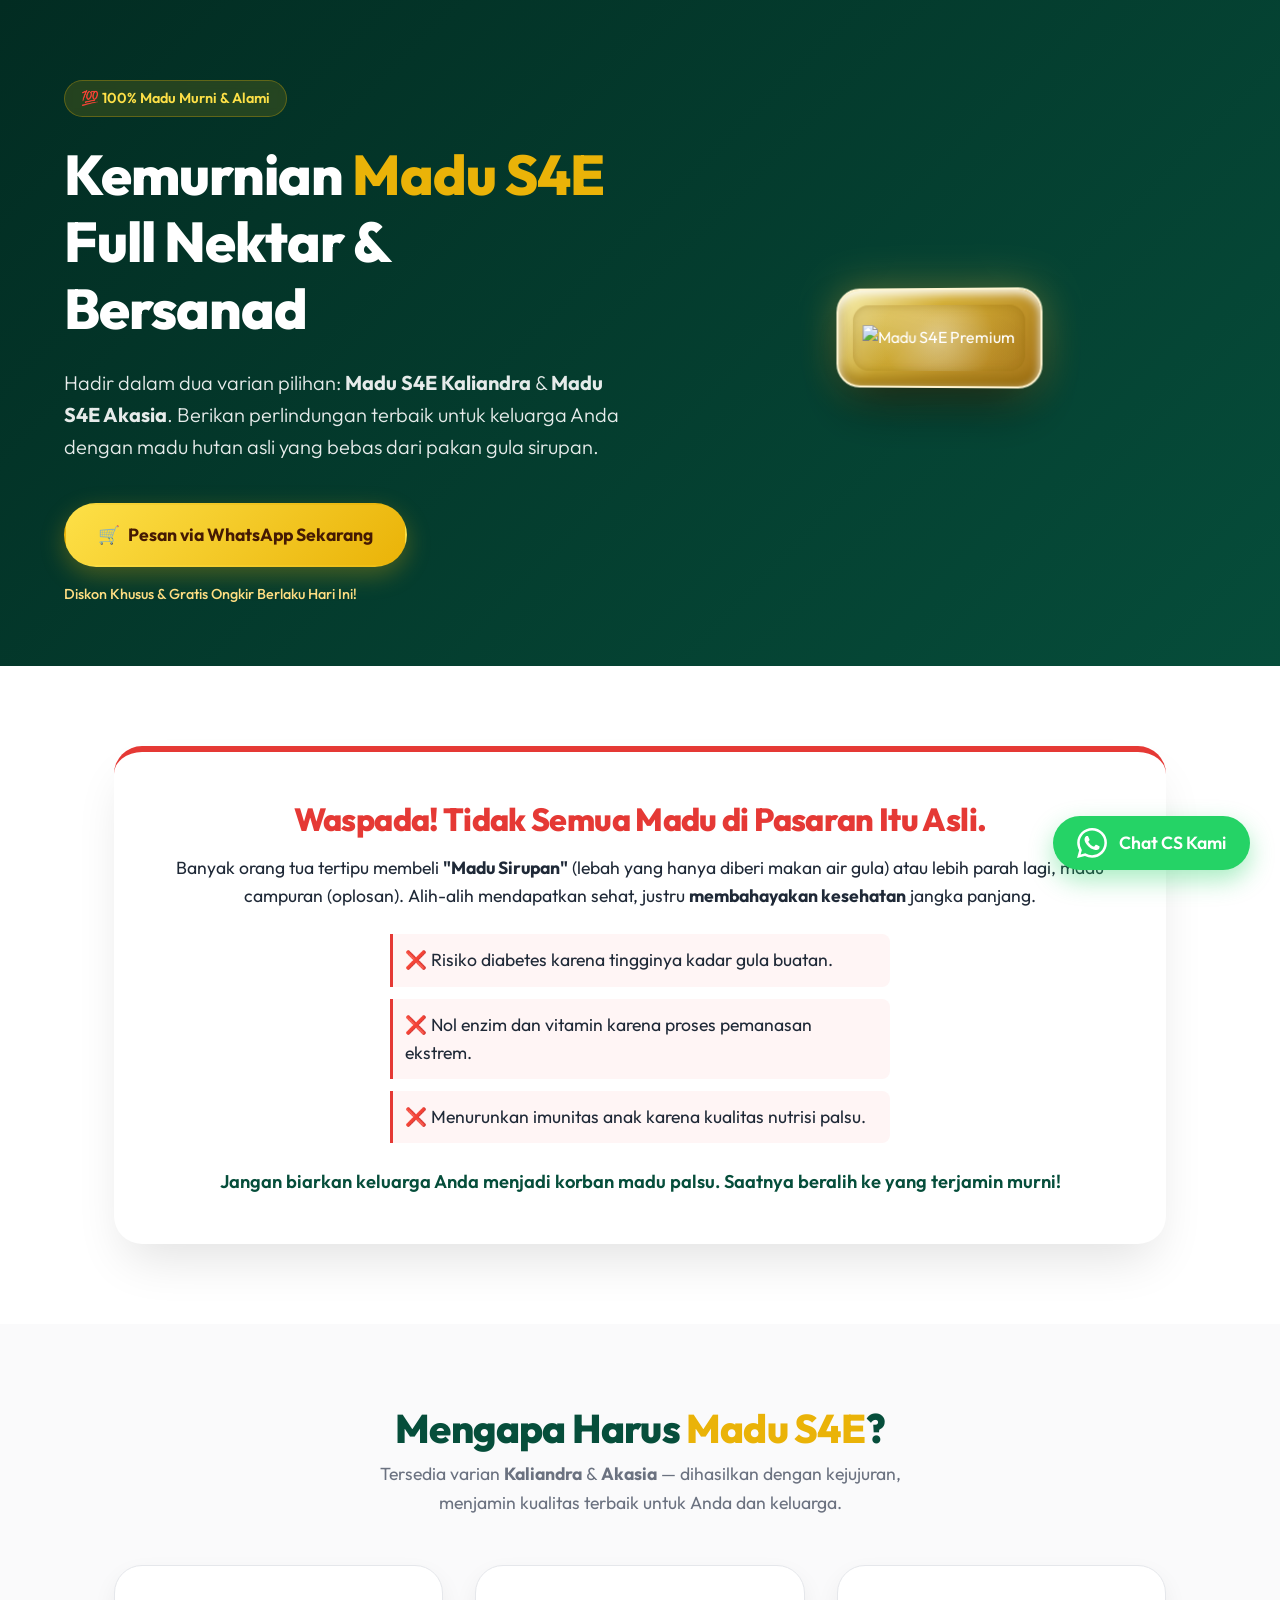
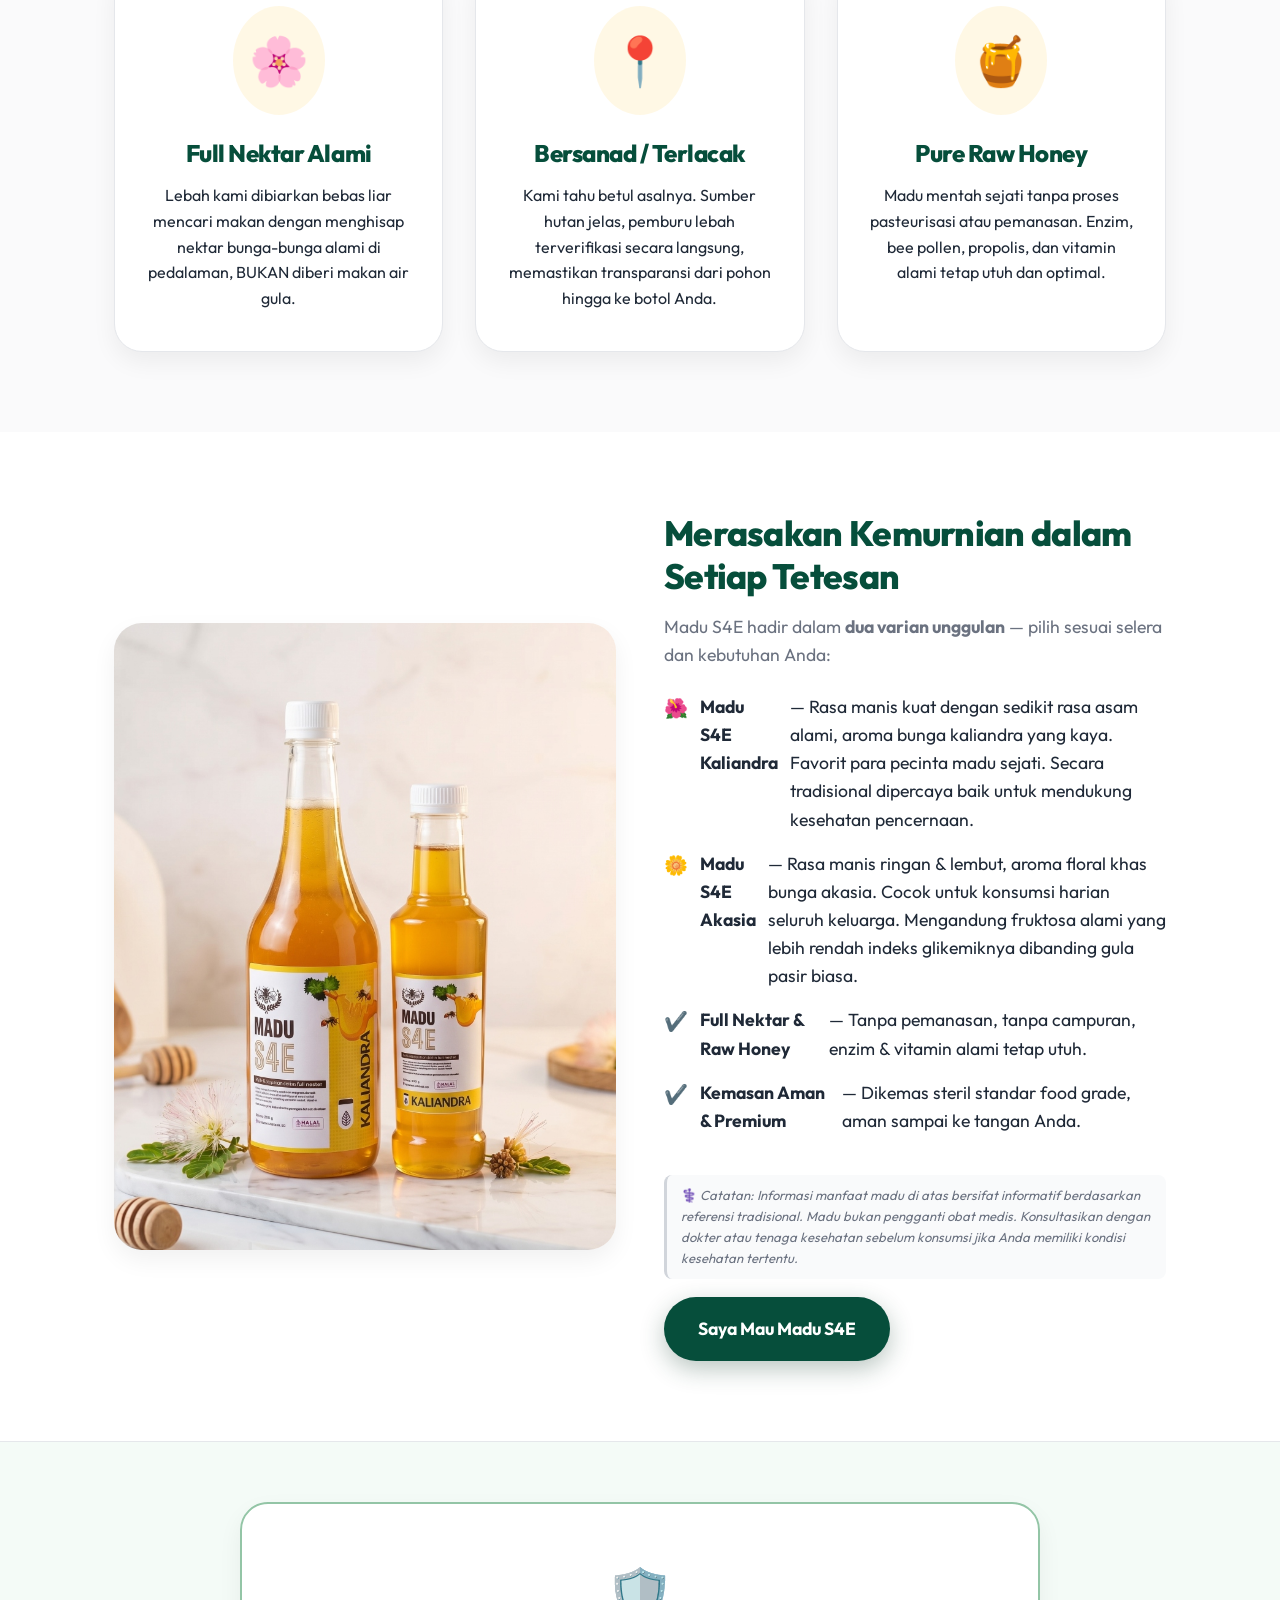
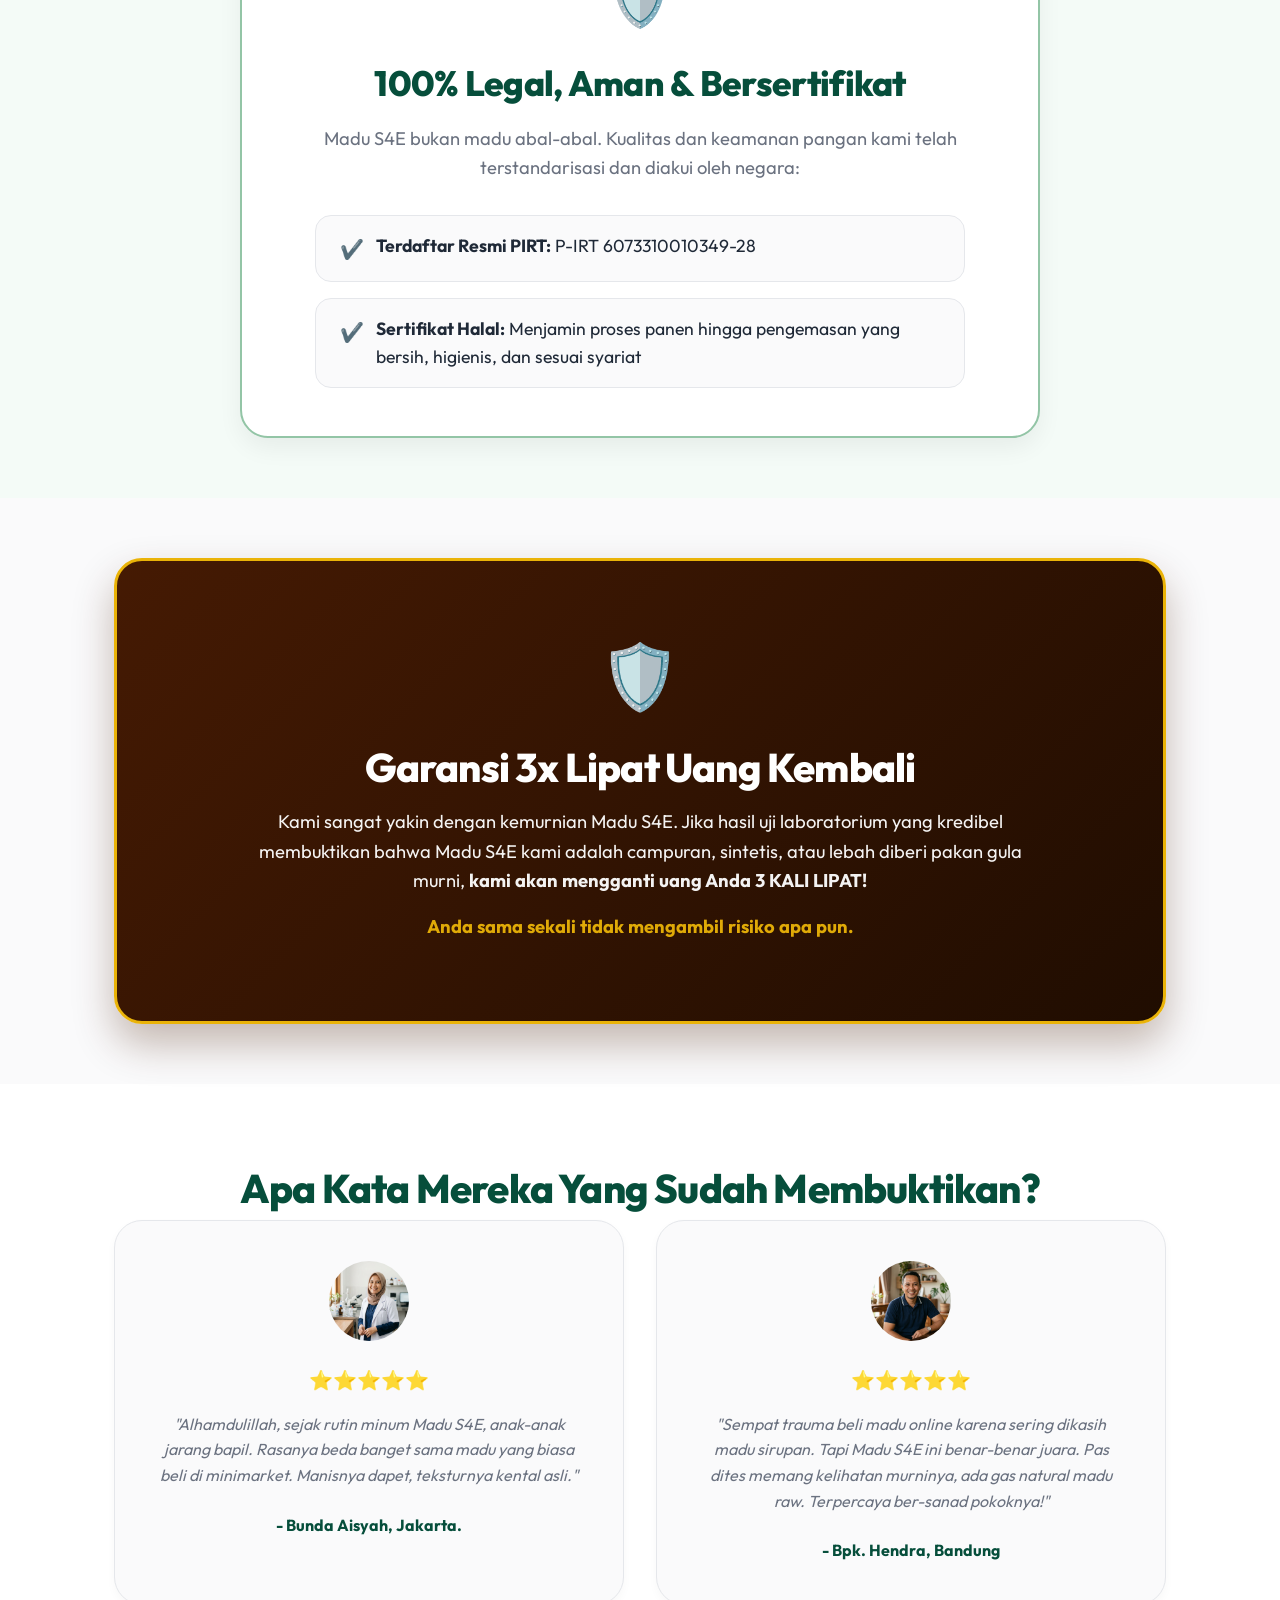
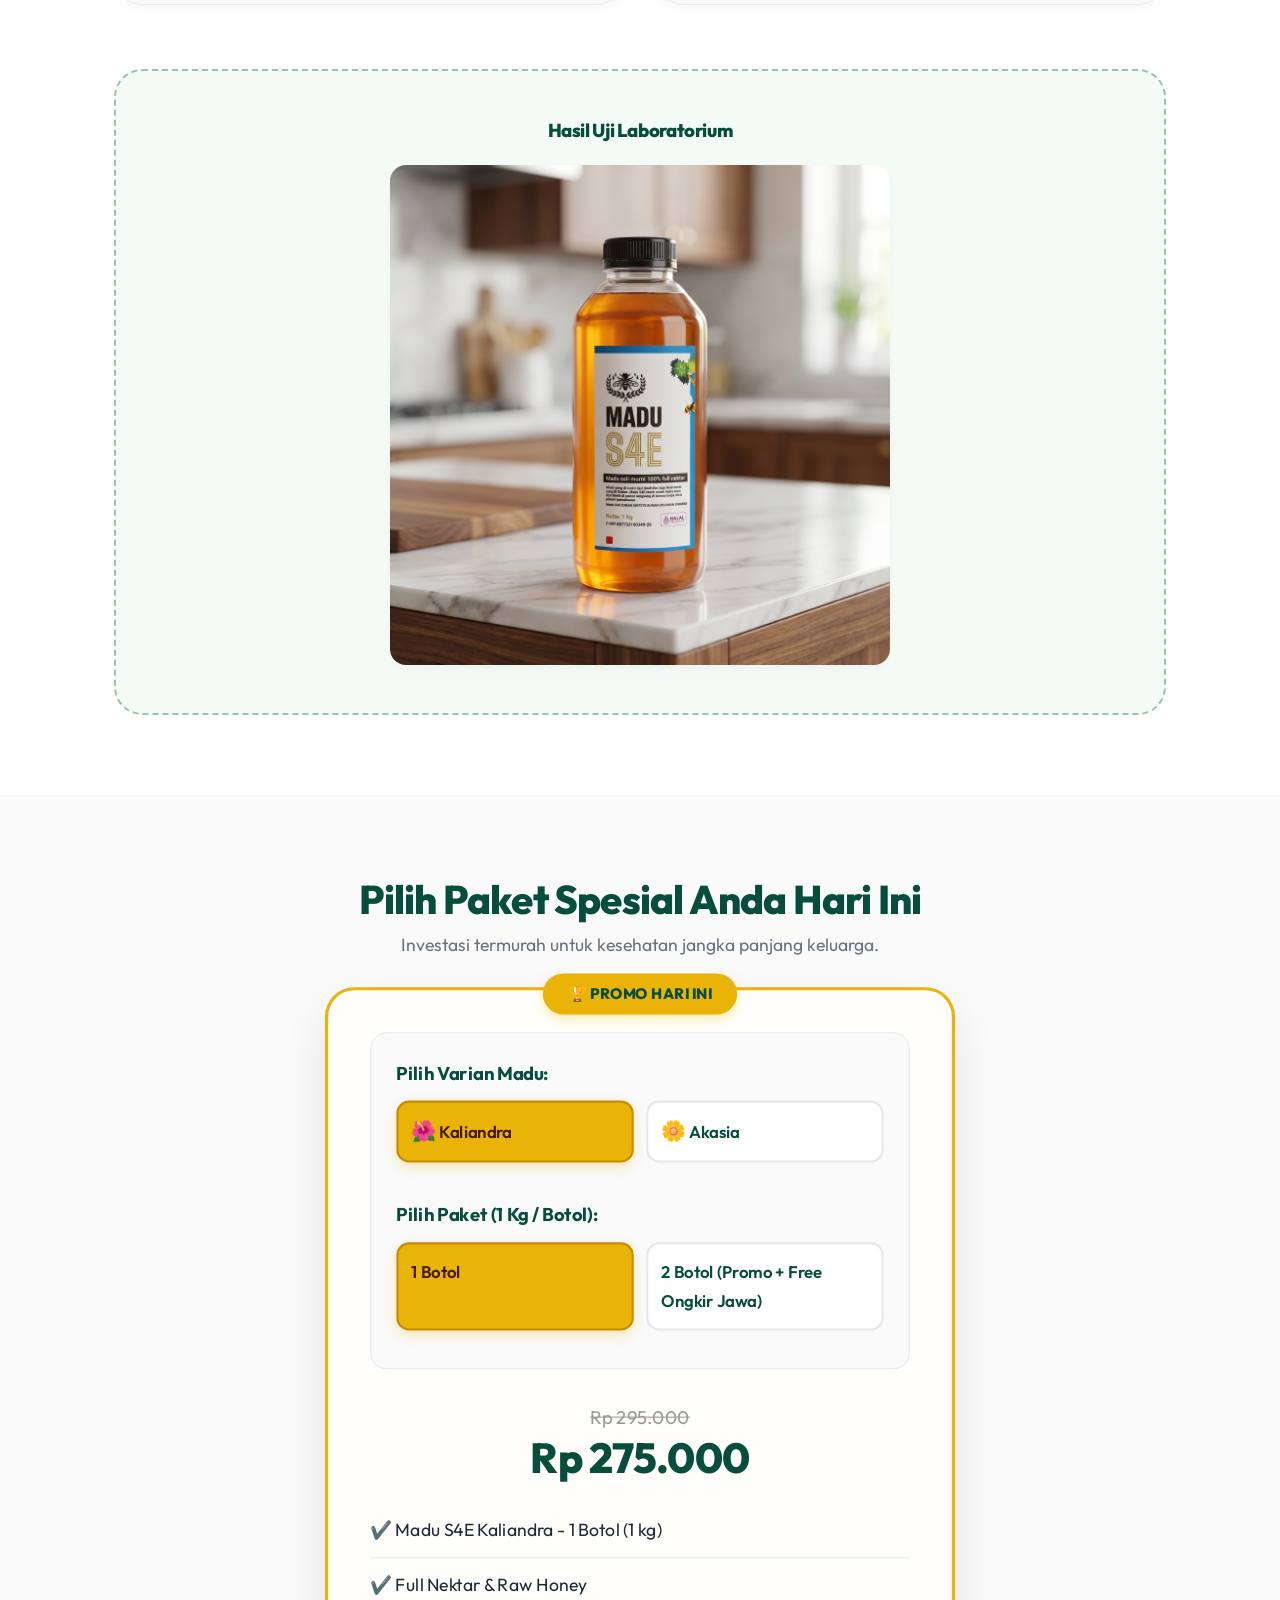
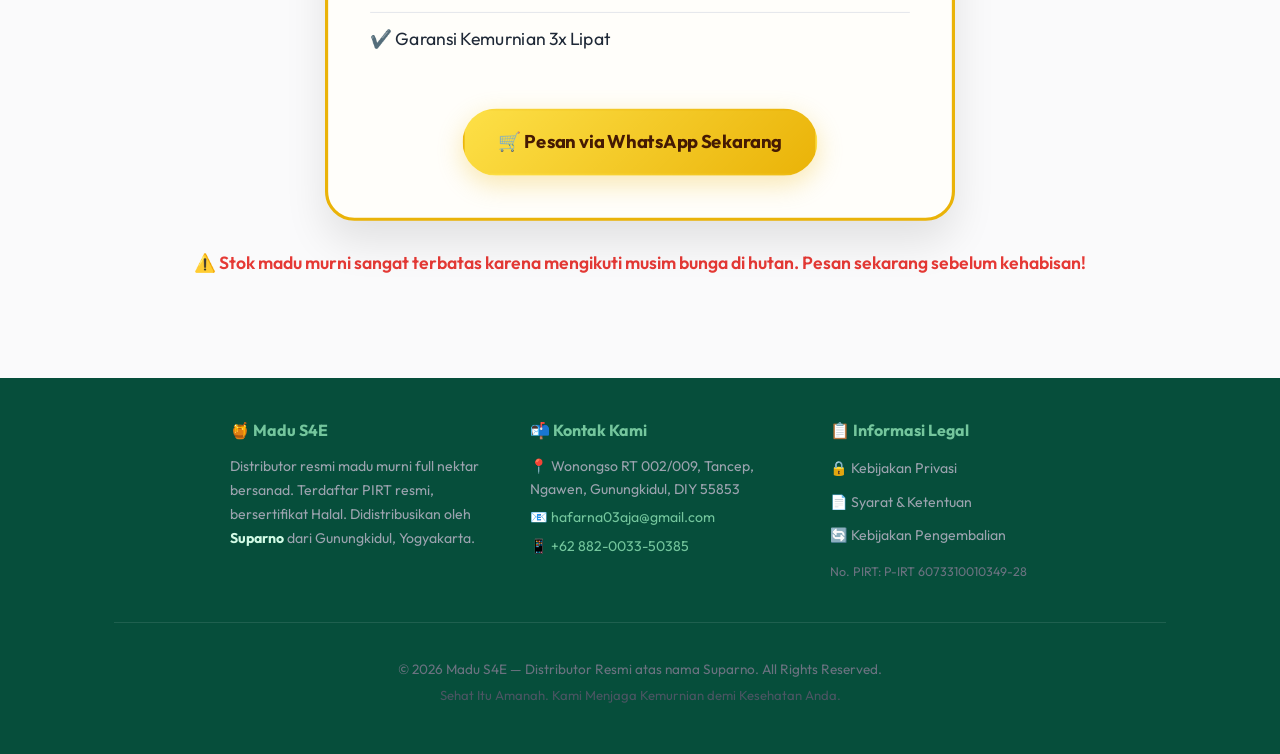
==== commit c1b8650a: "feat: design 3d premium gold hero product box" ====
--- a/index.html
+++ b/index.html
@@ -7,7 +7,6 @@
     <title>Madu S4E | Madu Murni 100% Asli Full Nektar, Bersanad.</title>
     <meta name="description"
         content="Madu S4E - Madu murni 100 % asli full nektar tanpa pemanasan, jelas sanadnya. Lindungi keluarga dengan manfaat madu asli, dapatkan Promo Spesial hari ini!">
-    <meta name="facebook-domain-verification" content="zzcq60tno6v9hiw90krau5p3725gf9" />
     <link rel="stylesheet" href="style.css">
 
     <!-- FB PIXEL & CAPI BASE SCRIPT -->
@@ -51,8 +50,11 @@
                 </div>
             </div>
             <div class="hero-image">
-                <!-- Gunakan gambar_produk.jpg sementara, akan diganti user menjadi hero_madu.jpg -->
-                <img src="hero_madu.jpg" alt="Madu S4E Hero" class="floating-honey">
+                <div class="hero-product-box">
+                    <div class="box-glow"></div>
+                    <!-- Silakan ganti hero_madu.jpg dengan nama file produk yang baru di-upload manual -->
+                    <img src="hero_madu.jpg" alt="Madu S4E Premium" class="floating-honey">
+                </div>
             </div>
         </div>
         <div class="hero-shape"></div>
--- a/style.css
+++ b/style.css
@@ -204,9 +204,51 @@
 
 .hero-image img {
     max-width: 100%;
-    max-height: 500px;
+    max-height: 450px;
     object-fit: contain;
-    filter: drop-shadow(0 20px 30px rgba(0,0,0,0.3));
+    filter: drop-shadow(0 15px 25px rgba(0,0,0,0.4));
+    position: relative;
+    z-index: 2;
+}
+
+.hero-product-box {
+    position: relative;
+    padding: 35px 25px;
+    border-radius: 24px;
+    /* 3D Gold Gradient Background */
+    background: linear-gradient(135deg, #FBF5B7 0%, #D4AF37 40%, #AA771C 100%);
+    /* Shadow for 3D effect & glowing */
+    box-shadow: 
+        0 25px 50px -12px rgba(0, 0, 0, 0.6), /* Deep dark shadow */
+        0 0 40px rgba(212, 175, 55, 0.4), /* Outer gold glow */
+        inset 0 4px 10px rgba(255, 255, 255, 0.9), /* Top highlight */
+        inset 0 -8px 15px rgba(139, 101, 8, 0.7); /* Bottom shade */
+    border: 2px solid #FFF5D1;
+    display: flex;
+    justify-content: center;
+    align-items: center;
+    transform: perspective(1000px) rotateY(-8deg) translateY(-5px);
+    transition: all 0.4s cubic-bezier(0.175, 0.885, 0.32, 1.275);
+    z-index: 2;
+}
+
+.hero-product-box:hover {
+    transform: perspective(1000px) rotateY(0deg) translateY(-15px);
+    box-shadow: 
+        0 35px 60px -15px rgba(0, 0, 0, 0.7),
+        0 0 50px rgba(212, 175, 55, 0.6),
+        inset 0 4px 10px rgba(255, 255, 255, 0.9),
+        inset 0 -8px 15px rgba(139, 101, 8, 0.8);
+}
+
+.box-glow {
+    position: absolute;
+    inset: 15px;
+    border-radius: 16px;
+    /* Subtle inner backdrop to separate bottle from the gold box */
+    background: radial-gradient(circle at center, rgba(255,255,255,0.4) 0%, rgba(212,175,55,0.05) 60%, rgba(139,101,8,0.1) 100%);
+    box-shadow: inset 0 2px 10px rgba(139,101,8,0.3);
+    z-index: 0;
 }
 
 .floating-honey {
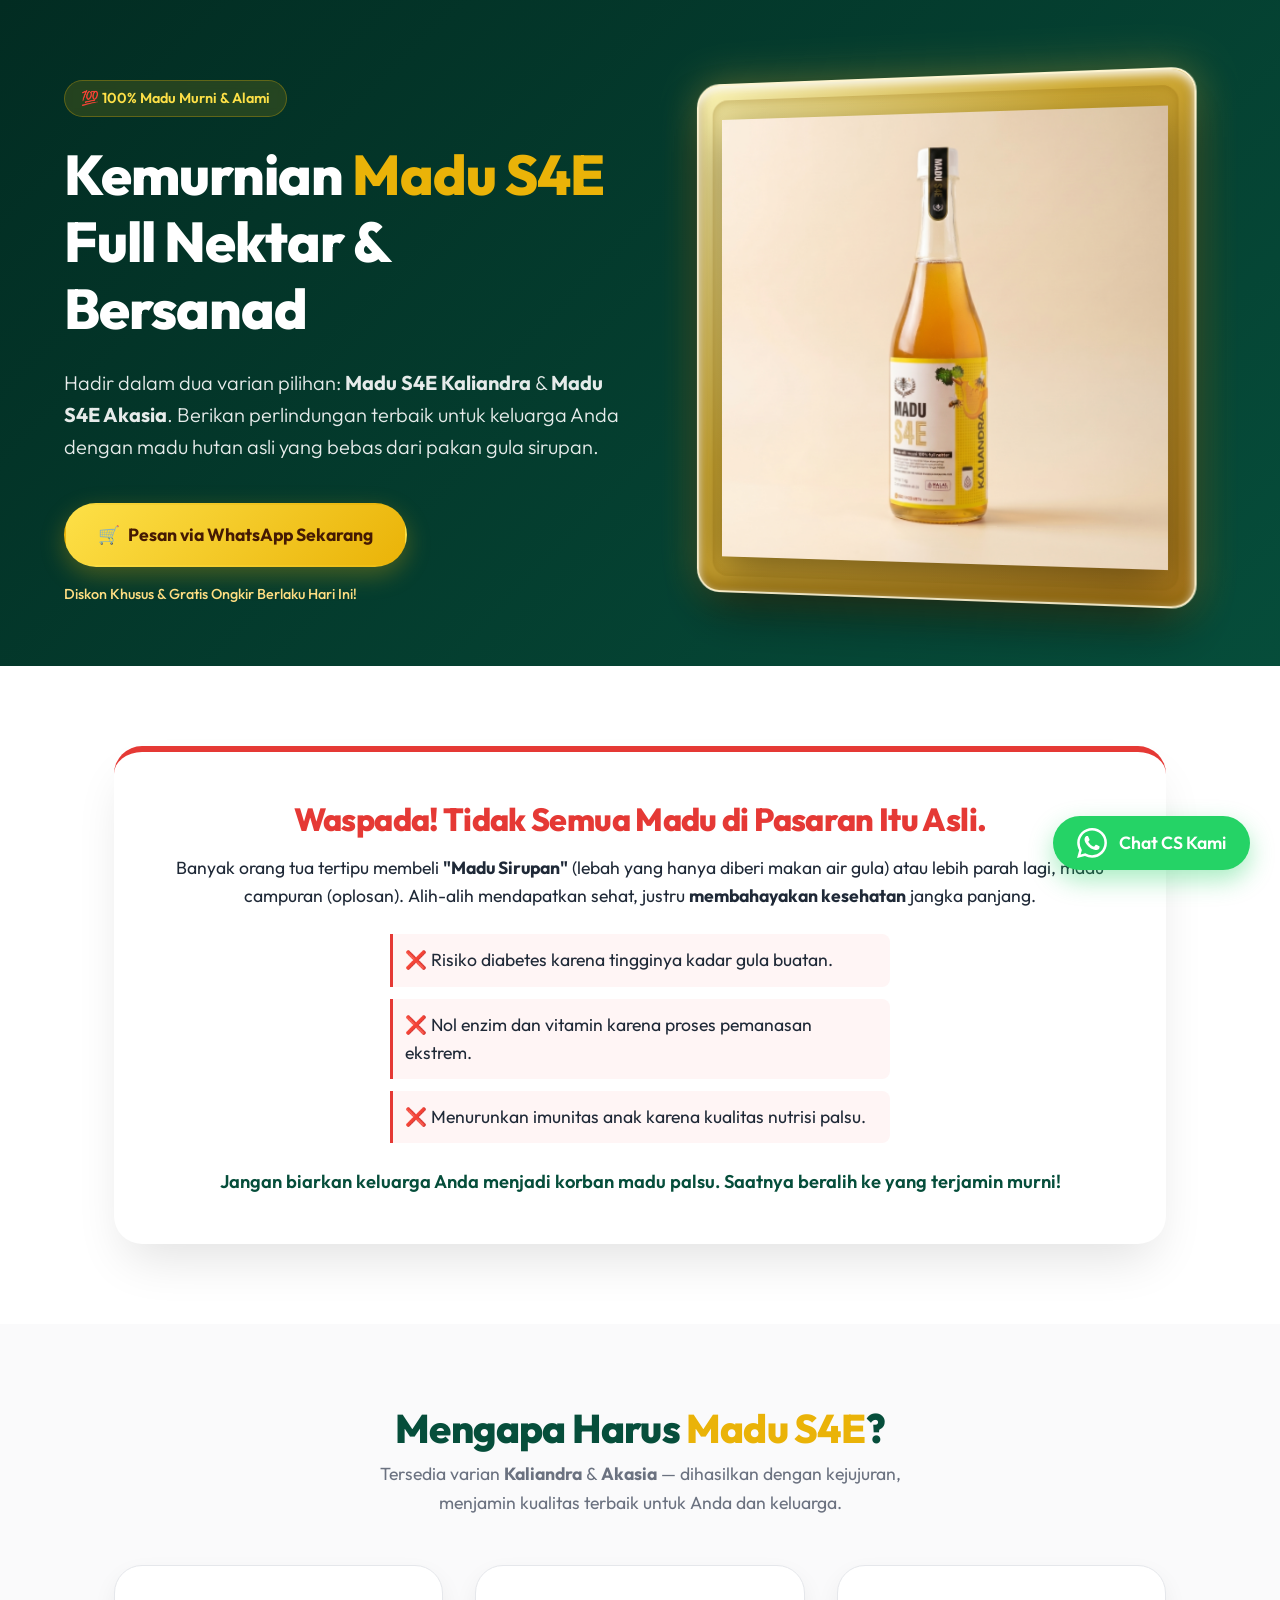
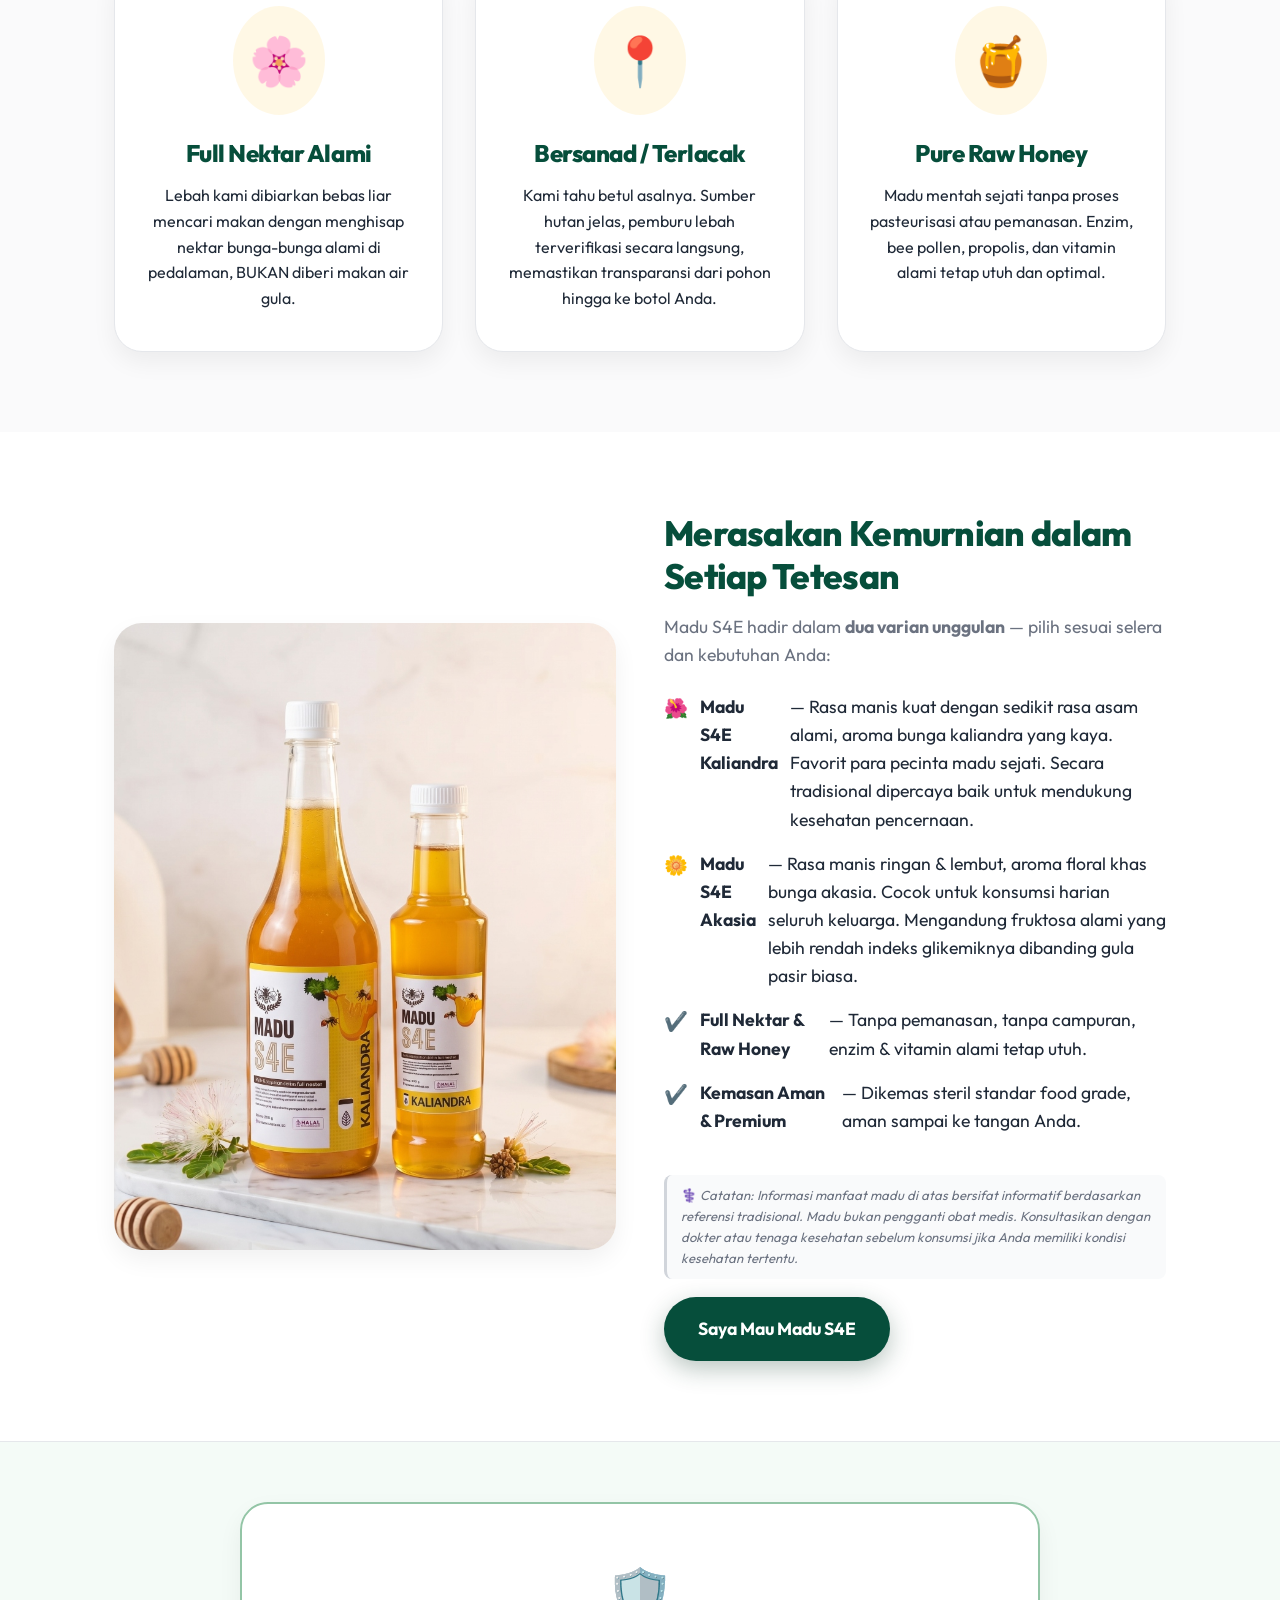
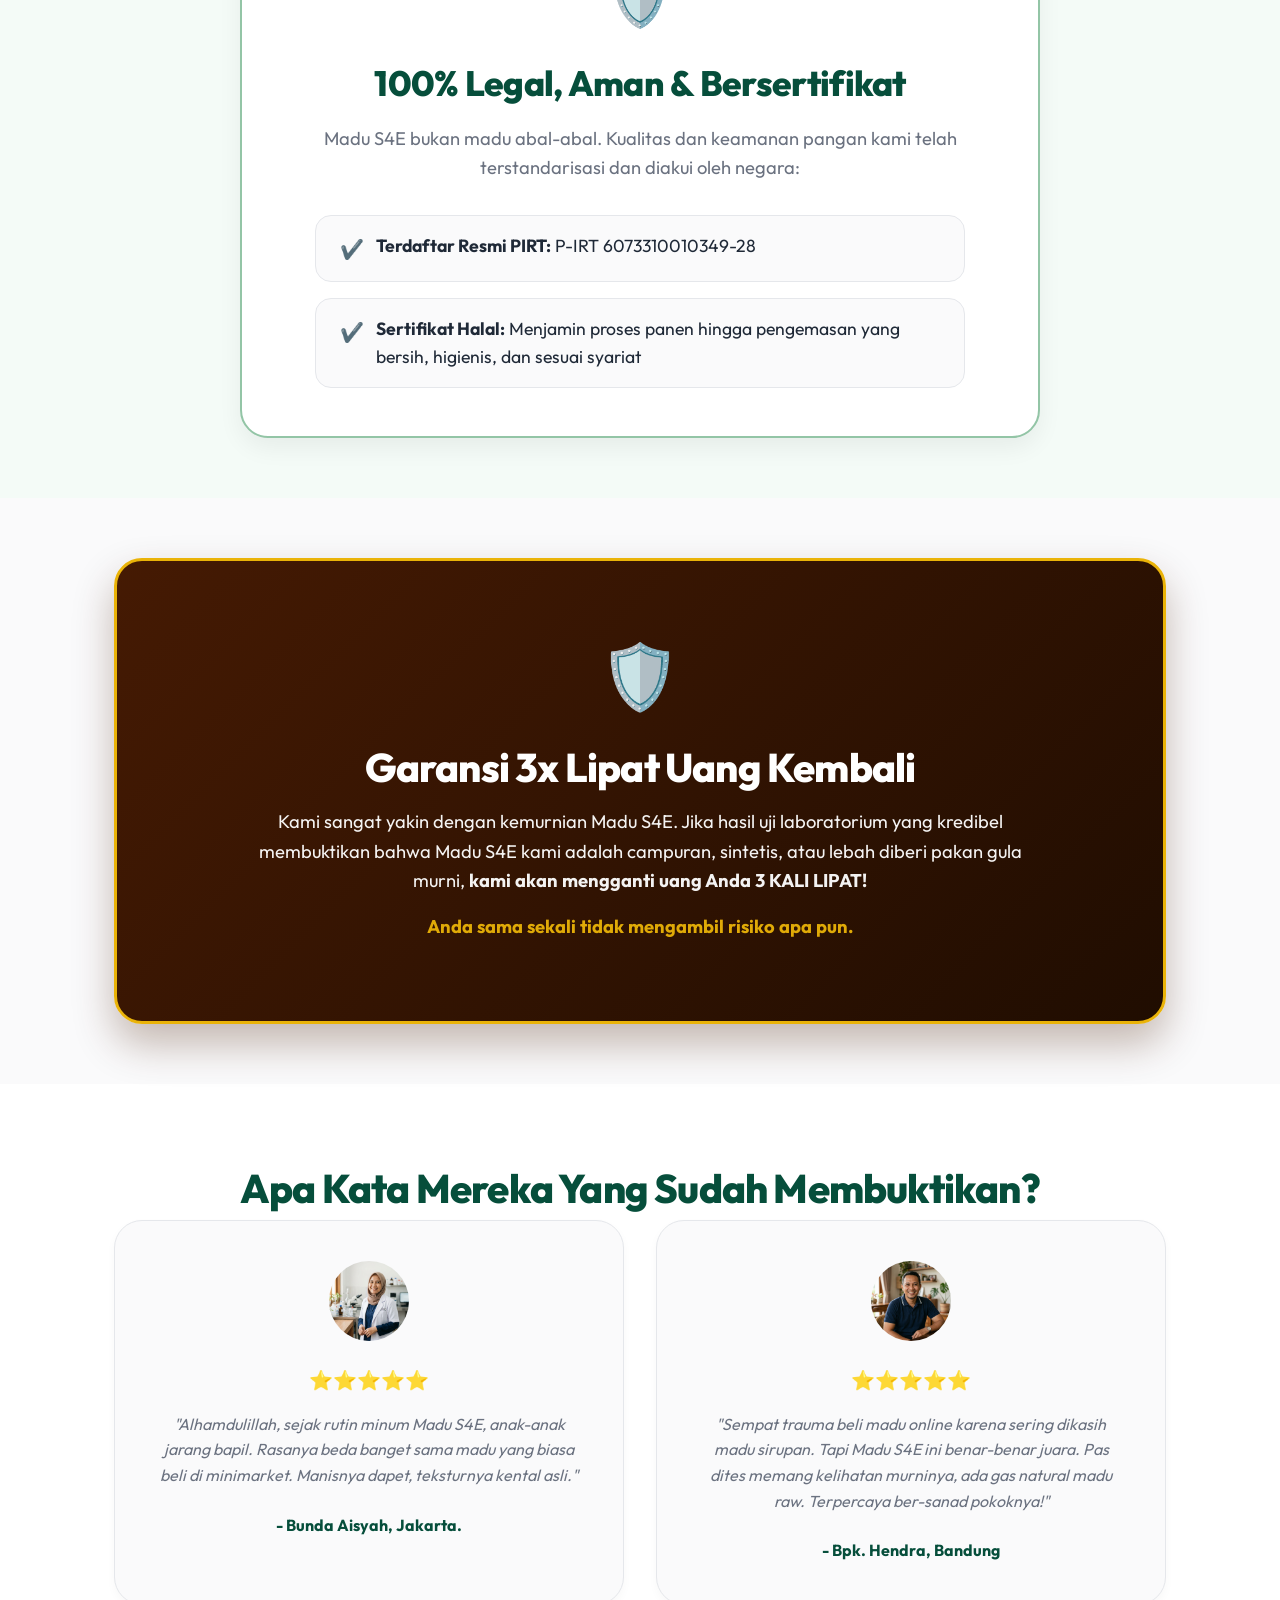
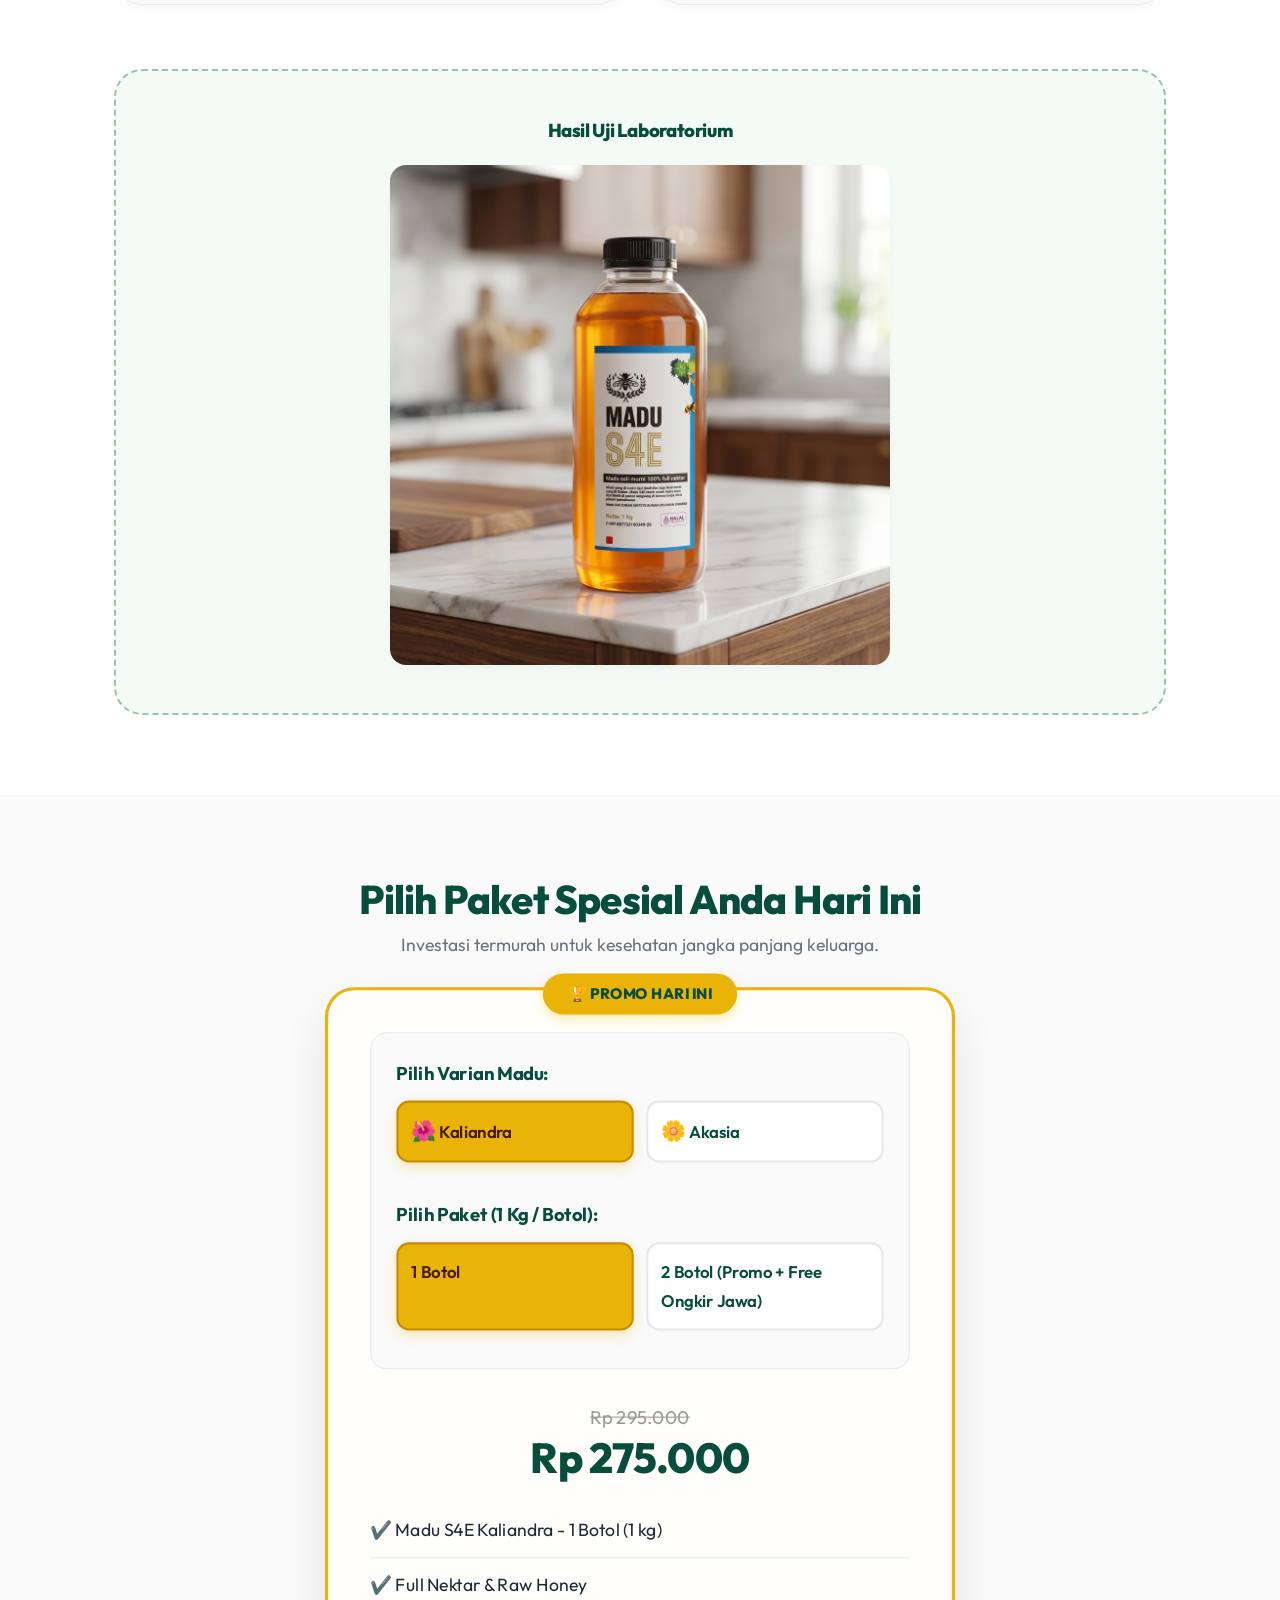
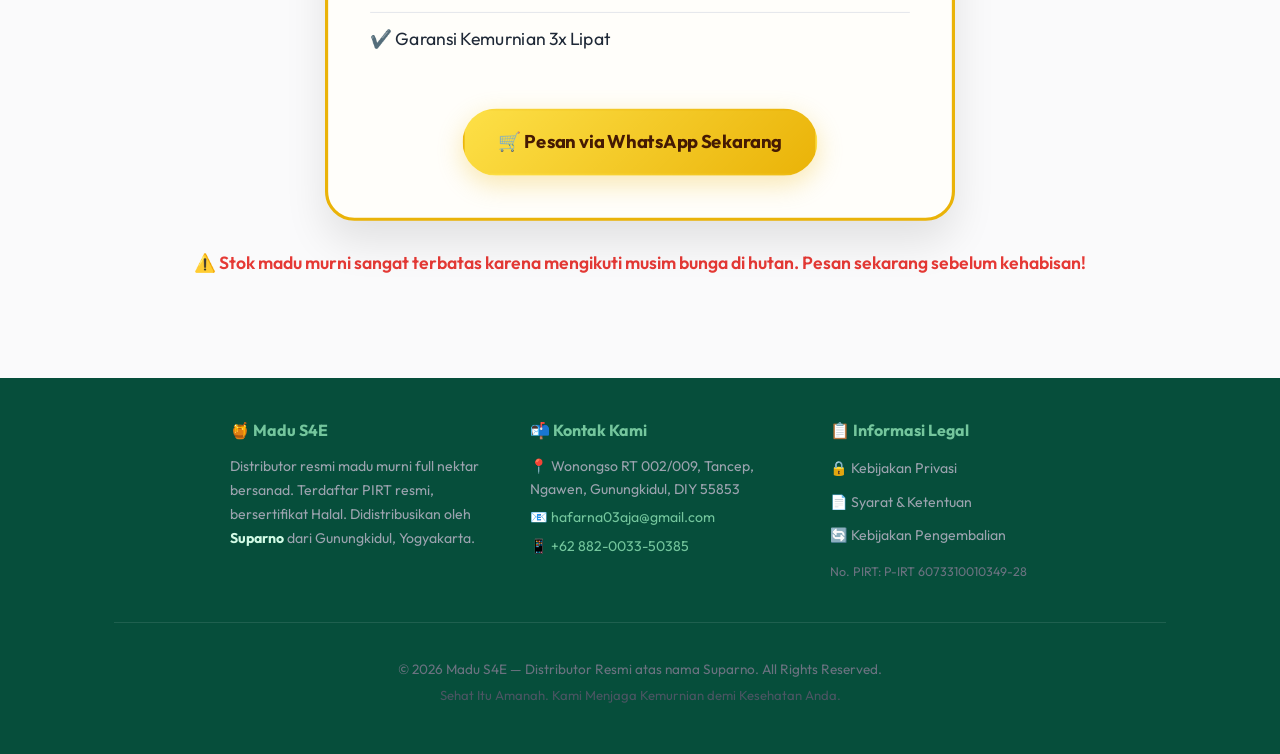
==== commit 6547e71f: "fix: change hero image src extension to .jpeg" ====
--- a/index.html
+++ b/index.html
@@ -52,8 +52,8 @@
             <div class="hero-image">
                 <div class="hero-product-box">
                     <div class="box-glow"></div>
-                    <!-- Silakan ganti hero_madu.jpg dengan nama file produk yang baru di-upload manual -->
-                    <img src="hero_madu.jpg" alt="Madu S4E Premium" class="floating-honey">
+                    <!-- Silakan ganti hero_madu.jpeg dengan nama file produk yang baru di-upload manual -->
+                    <img src="hero_madu.jpeg" alt="Madu S4E Premium" class="floating-honey">
                 </div>
             </div>
         </div>
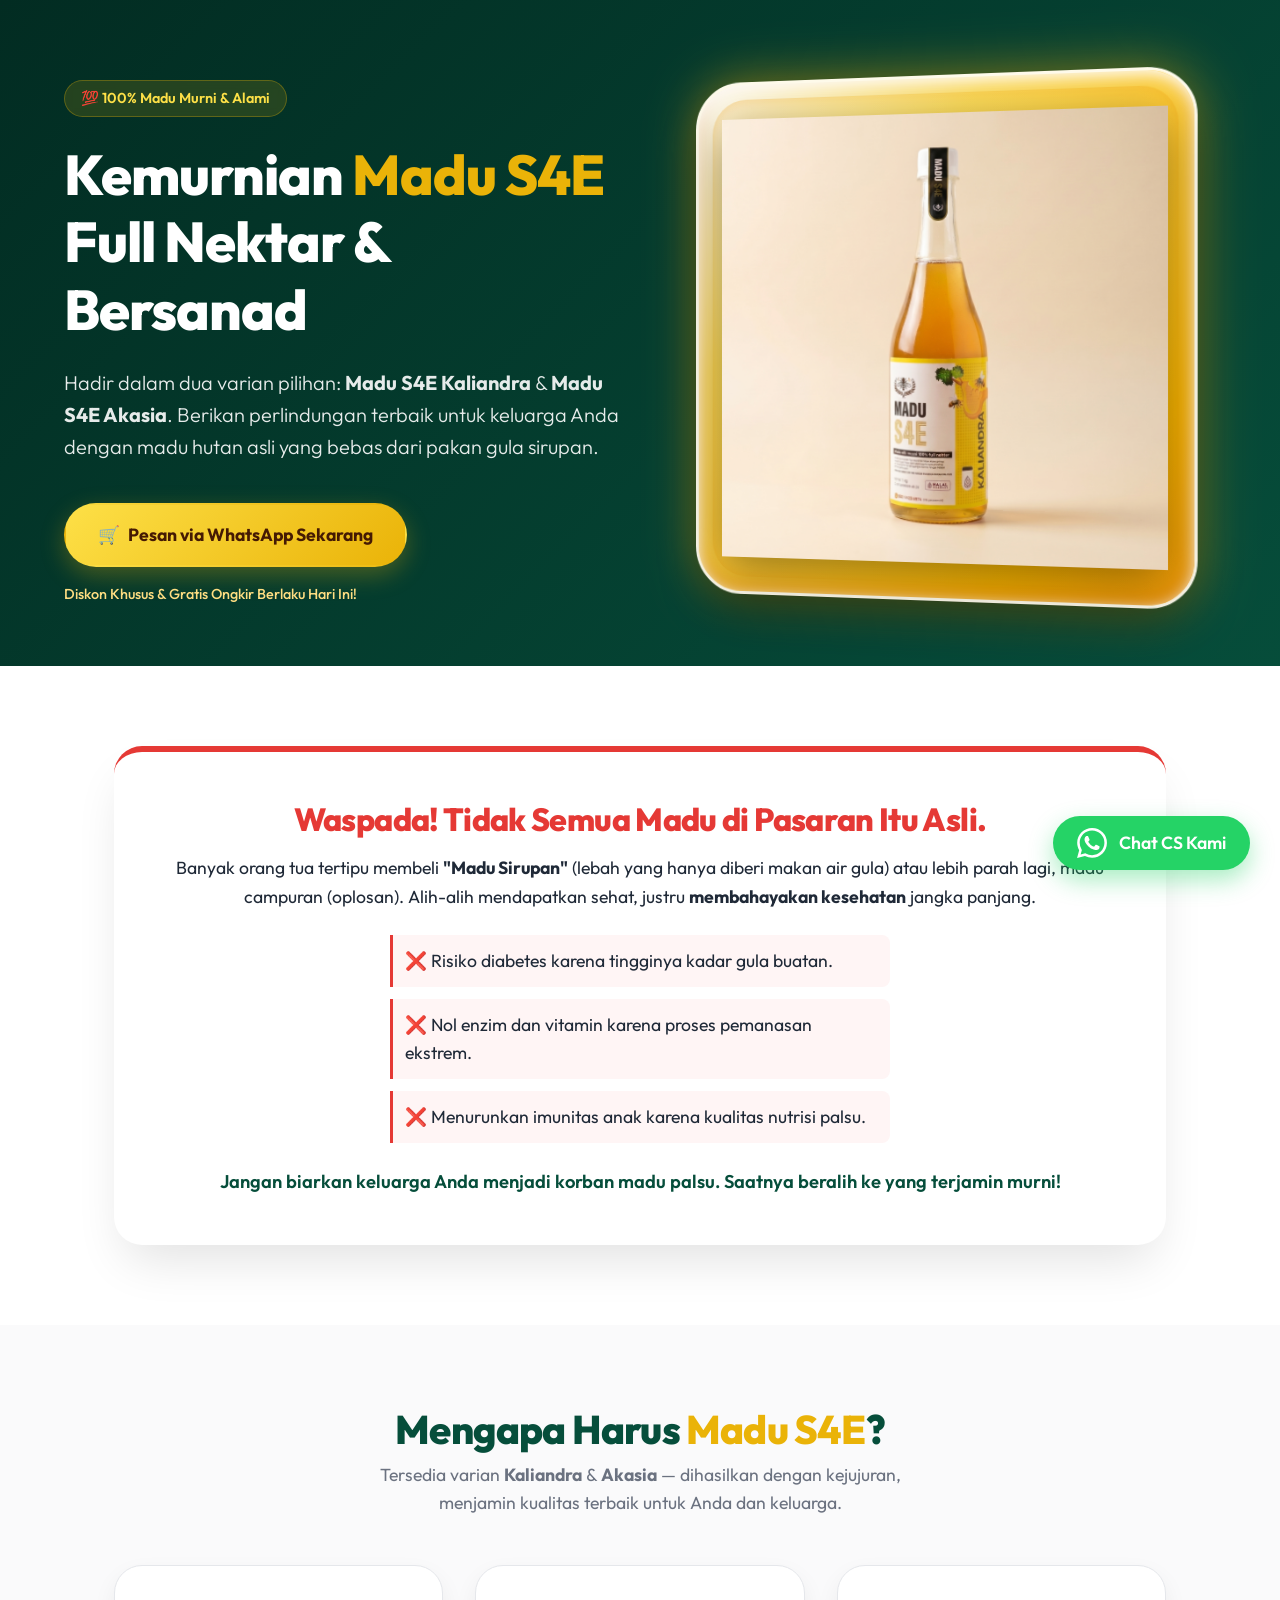
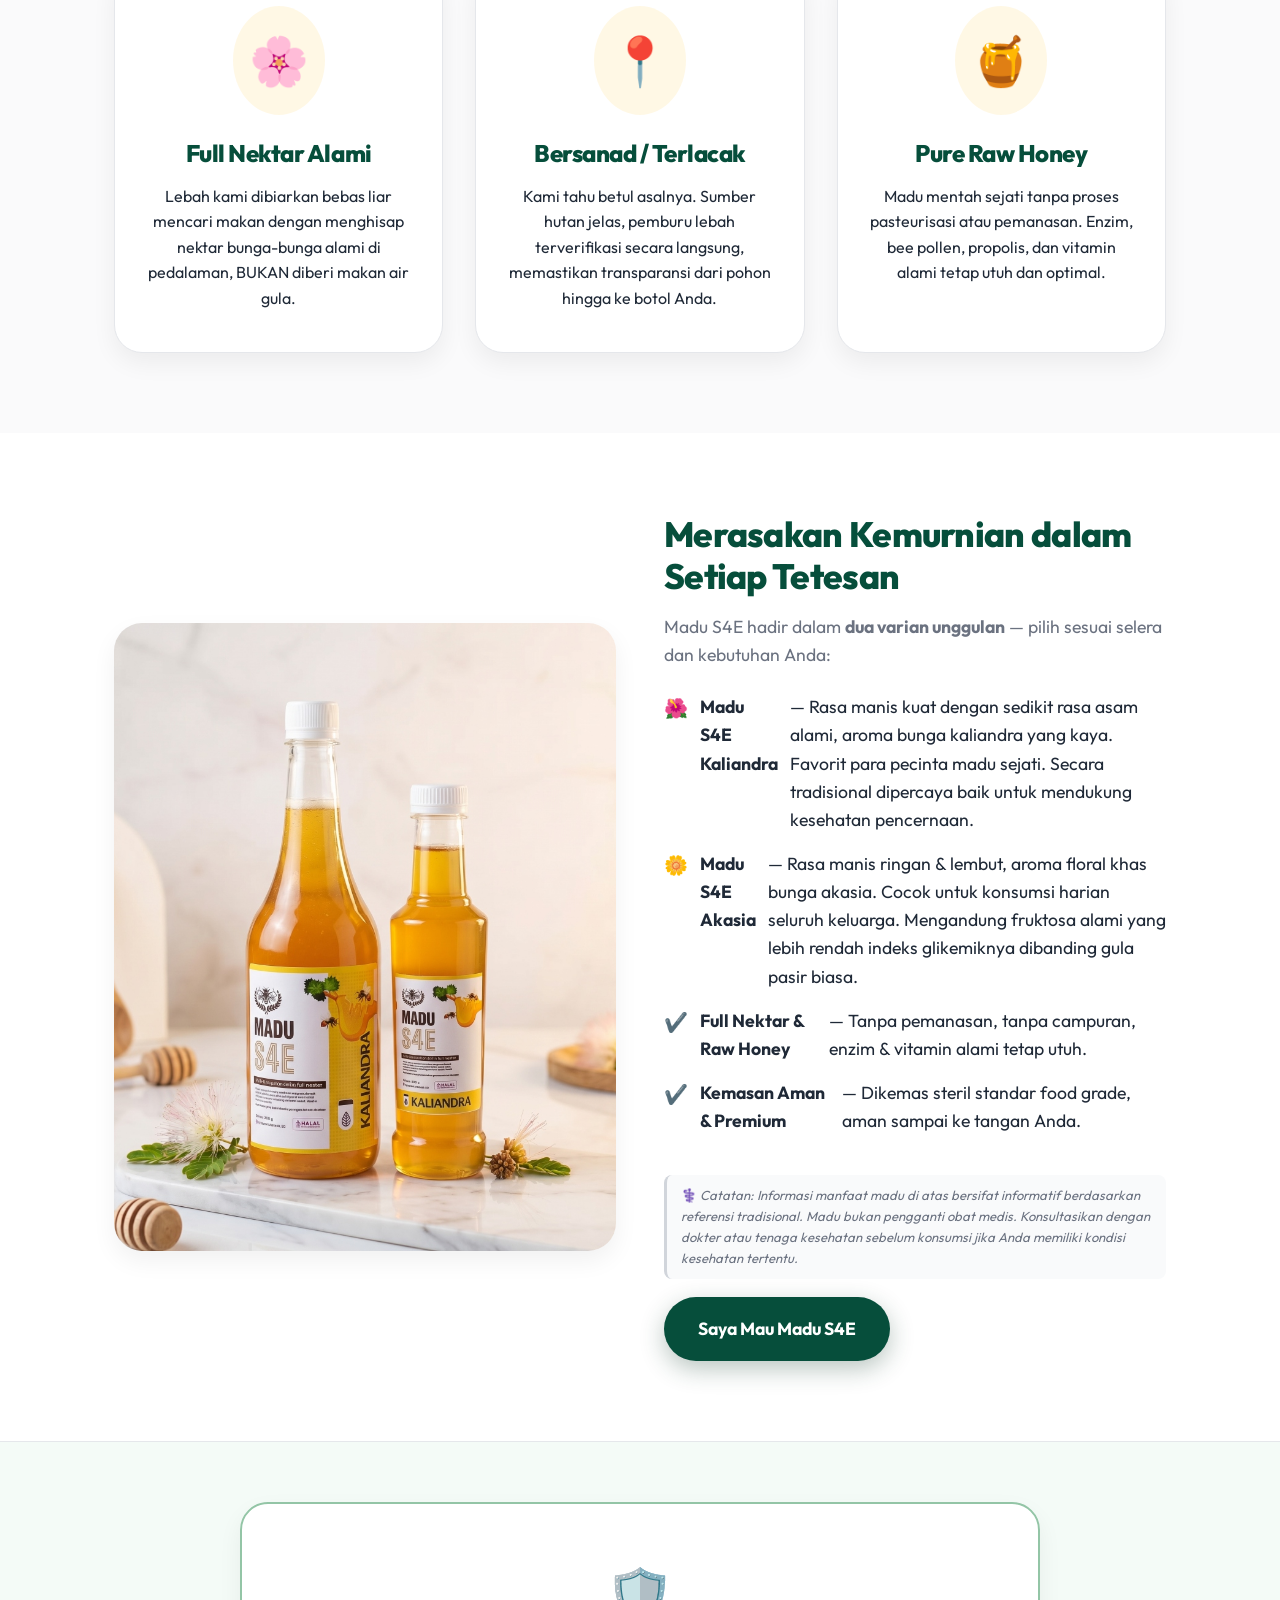
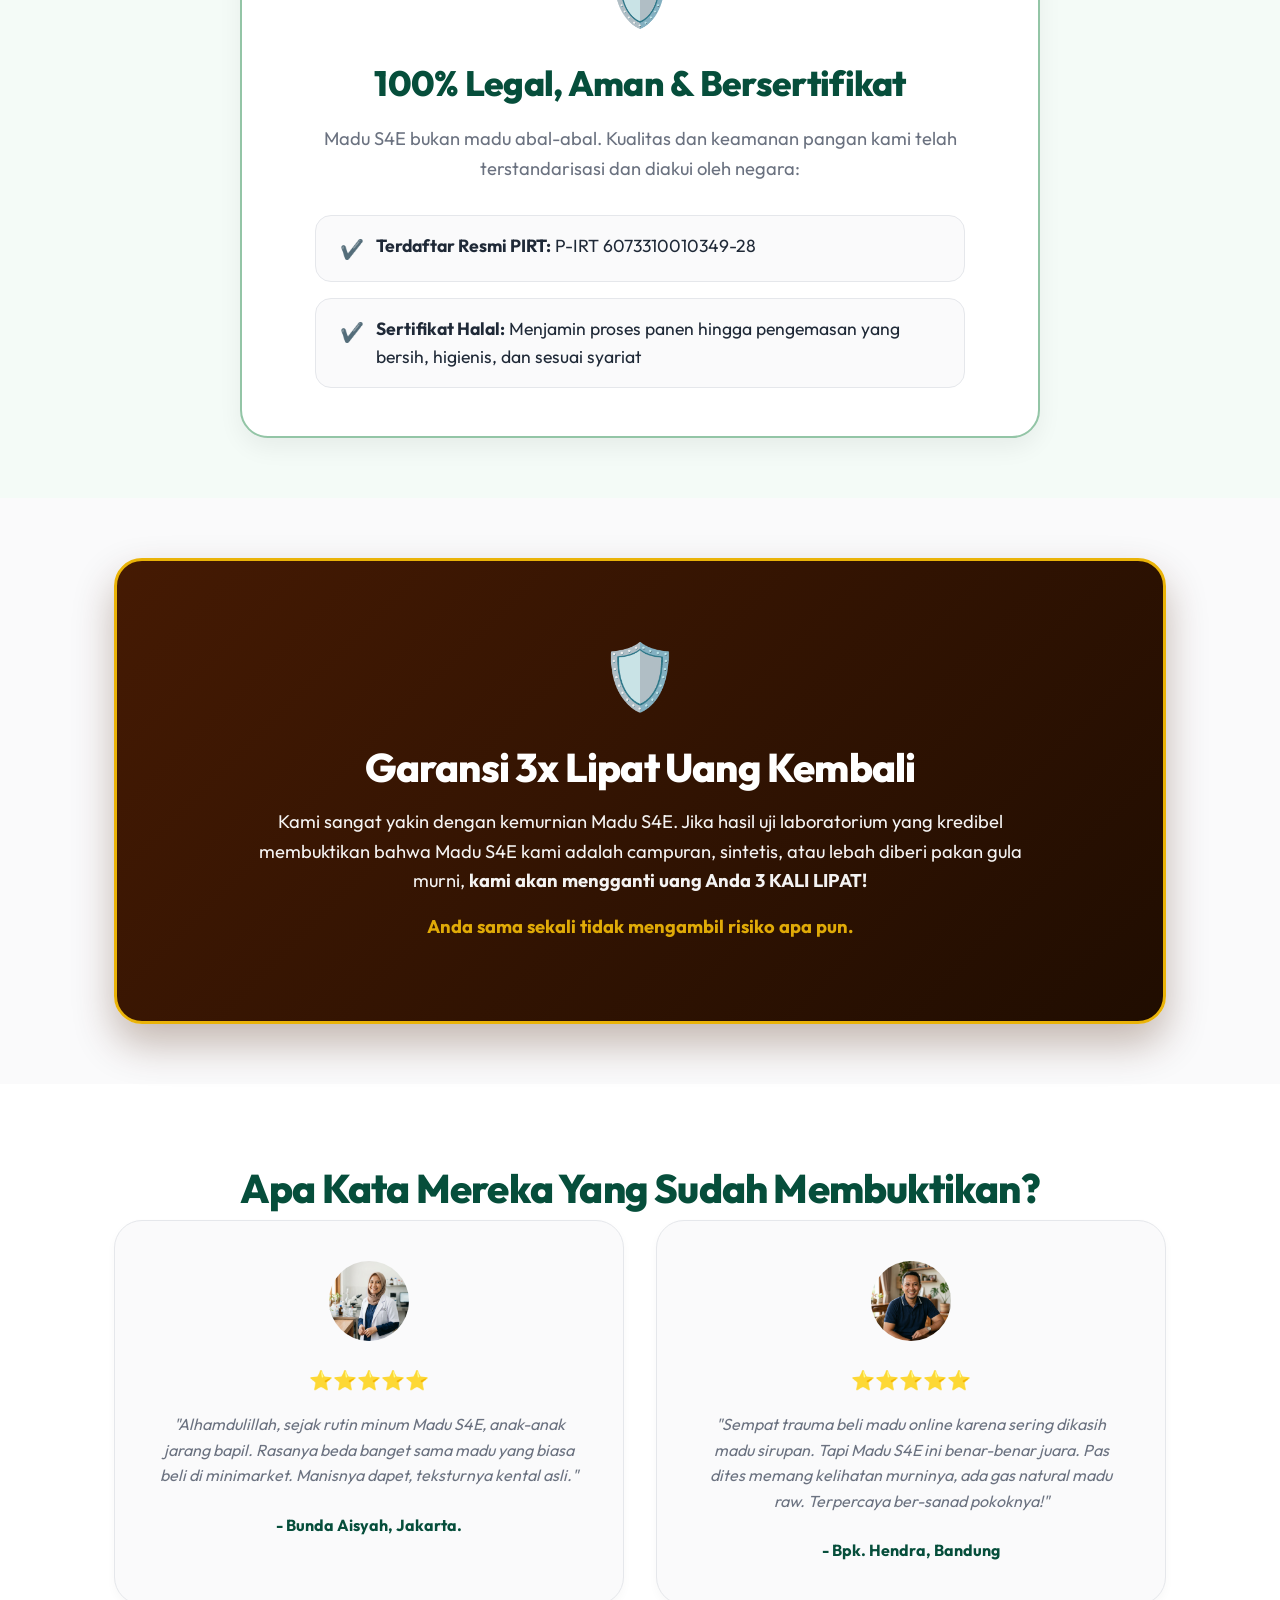
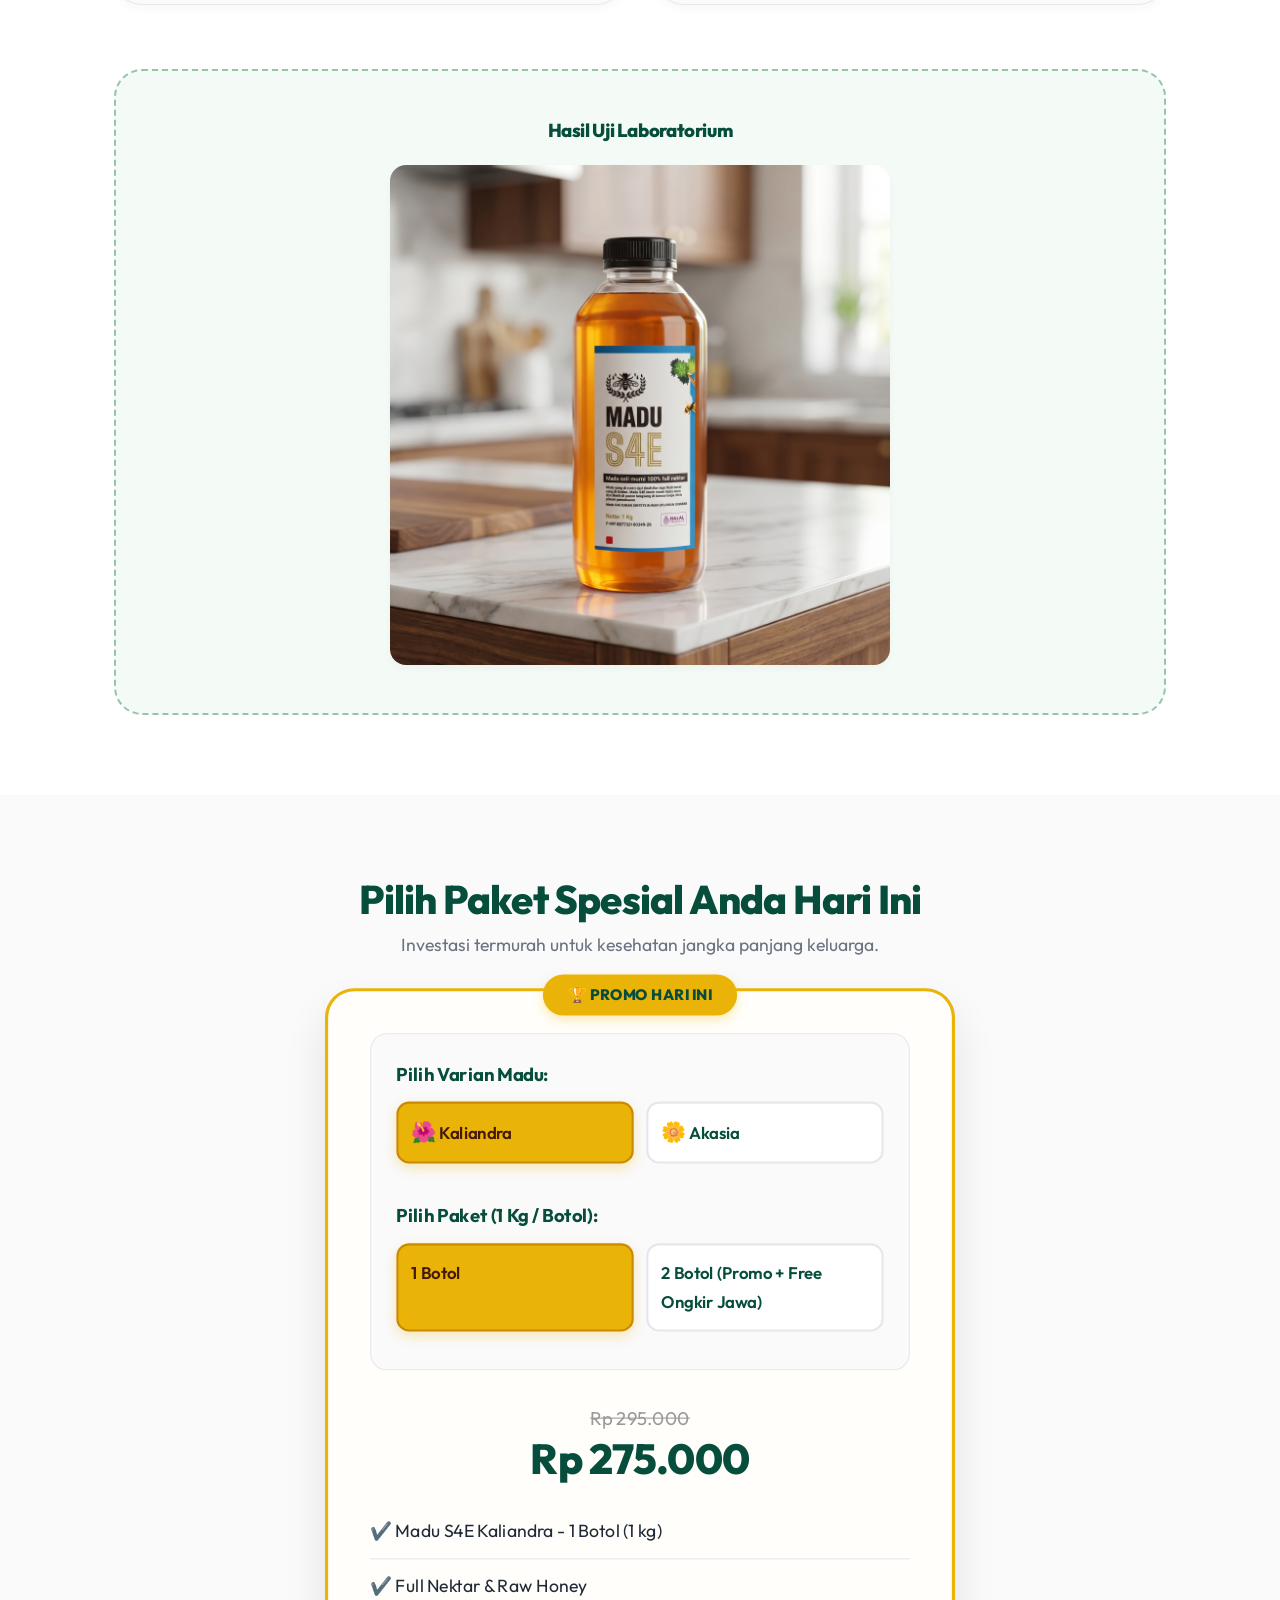
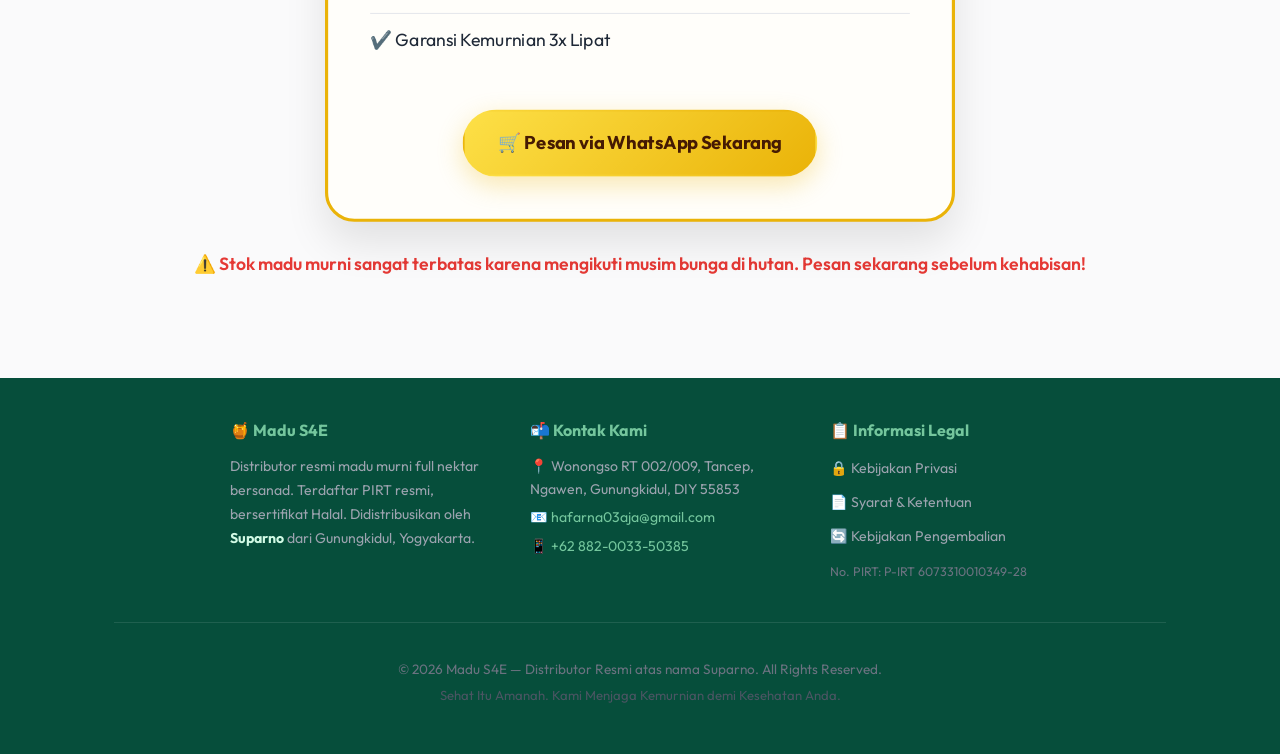
==== commit 519de672: "Update WhatsApp template kontak kami" ====
--- a/index.html
+++ b/index.html
@@ -323,7 +323,7 @@
                     <p style="font-size:0.88rem; color:#9CA3AF; margin-bottom:6px;">📧 <a
                             href="mailto:hafarna03aja@gmail.com" style="color:#74C69D;">hafarna03aja@gmail.com</a></p>
                     <p style="font-size:0.88rem; color:#9CA3AF; margin-bottom:0;">📱 <a
-                            href="https://wa.me/62882003350385" target="_blank" style="color:#74C69D;">+62
+                            href="https://wa.me/62882003350385?text=Titik%20lokasi%20kami%20ada%20di%20*Ngawen%2C%20Gunungkidul*.%20Kami%20adalah%20distributor%20resmi%20Madu%20S4E%20yang%20menjamin%20kemurnian%20dan%20kualitas%20madu%20tetap%20terjaga.%0A%0AApakah%20Kakak%20ada%20rencana%20mampir%20langsung%20ke%20lokasi%20atau%20ingin%20dikirim%20via%20paket%20saja%3F" target="_blank" style="color:#74C69D;">+62
                             882-0033-50385</a></p>
                 </div>
 
--- a/style.css
+++ b/style.css
@@ -214,16 +214,16 @@
 .hero-product-box {
     position: relative;
     padding: 35px 25px;
-    border-radius: 24px;
-    /* 3D Gold Gradient Background */
-    background: linear-gradient(135deg, #FBF5B7 0%, #D4AF37 40%, #AA771C 100%);
+    border-radius: 48px; /* Sudut lebih tumpul (rounded) */
+    /* 3D Gold Gradient Background Cerah */
+    background: linear-gradient(135deg, #FFFFFF 0%, #FFE066 30%, #FFB900 80%, #F59E0B 100%);
     /* Shadow for 3D effect & glowing */
     box-shadow: 
-        0 25px 50px -12px rgba(0, 0, 0, 0.6), /* Deep dark shadow */
-        0 0 40px rgba(212, 175, 55, 0.4), /* Outer gold glow */
-        inset 0 4px 10px rgba(255, 255, 255, 0.9), /* Top highlight */
-        inset 0 -8px 15px rgba(139, 101, 8, 0.7); /* Bottom shade */
-    border: 2px solid #FFF5D1;
+        0 25px 50px -12px rgba(0, 0, 0, 0.4), /* Shadow lebih soft */
+        0 0 50px rgba(255, 185, 0, 0.5), /* Outer gold glow cerah */
+        inset 0 4px 15px rgba(255, 255, 255, 1), /* Top highlight kuat */
+        inset 0 -8px 20px rgba(217, 119, 6, 0.5); /* Bottom shade cerah */
+    border: 3px solid #FFFBEB;
     display: flex;
     justify-content: center;
     align-items: center;
@@ -235,19 +235,19 @@
 .hero-product-box:hover {
     transform: perspective(1000px) rotateY(0deg) translateY(-15px);
     box-shadow: 
-        0 35px 60px -15px rgba(0, 0, 0, 0.7),
-        0 0 50px rgba(212, 175, 55, 0.6),
-        inset 0 4px 10px rgba(255, 255, 255, 0.9),
-        inset 0 -8px 15px rgba(139, 101, 8, 0.8);
+        0 35px 60px -15px rgba(0, 0, 0, 0.5),
+        0 0 60px rgba(255, 185, 0, 0.6),
+        inset 0 4px 15px rgba(255, 255, 255, 1),
+        inset 0 -8px 20px rgba(217, 119, 6, 0.6);
 }
 
 .box-glow {
     position: absolute;
     inset: 15px;
-    border-radius: 16px;
-    /* Subtle inner backdrop to separate bottle from the gold box */
-    background: radial-gradient(circle at center, rgba(255,255,255,0.4) 0%, rgba(212,175,55,0.05) 60%, rgba(139,101,8,0.1) 100%);
-    box-shadow: inset 0 2px 10px rgba(139,101,8,0.3);
+    border-radius: 36px; /* Menyesuaikan sudut luar */
+    /* Subtle inner backdrop cerah */
+    background: radial-gradient(circle at center, rgba(255,255,255,0.7) 0%, rgba(255,215,0,0.1) 60%, rgba(245,158,11,0.15) 100%);
+    box-shadow: inset 0 2px 10px rgba(245,158,11,0.2);
     z-index: 0;
 }
 
